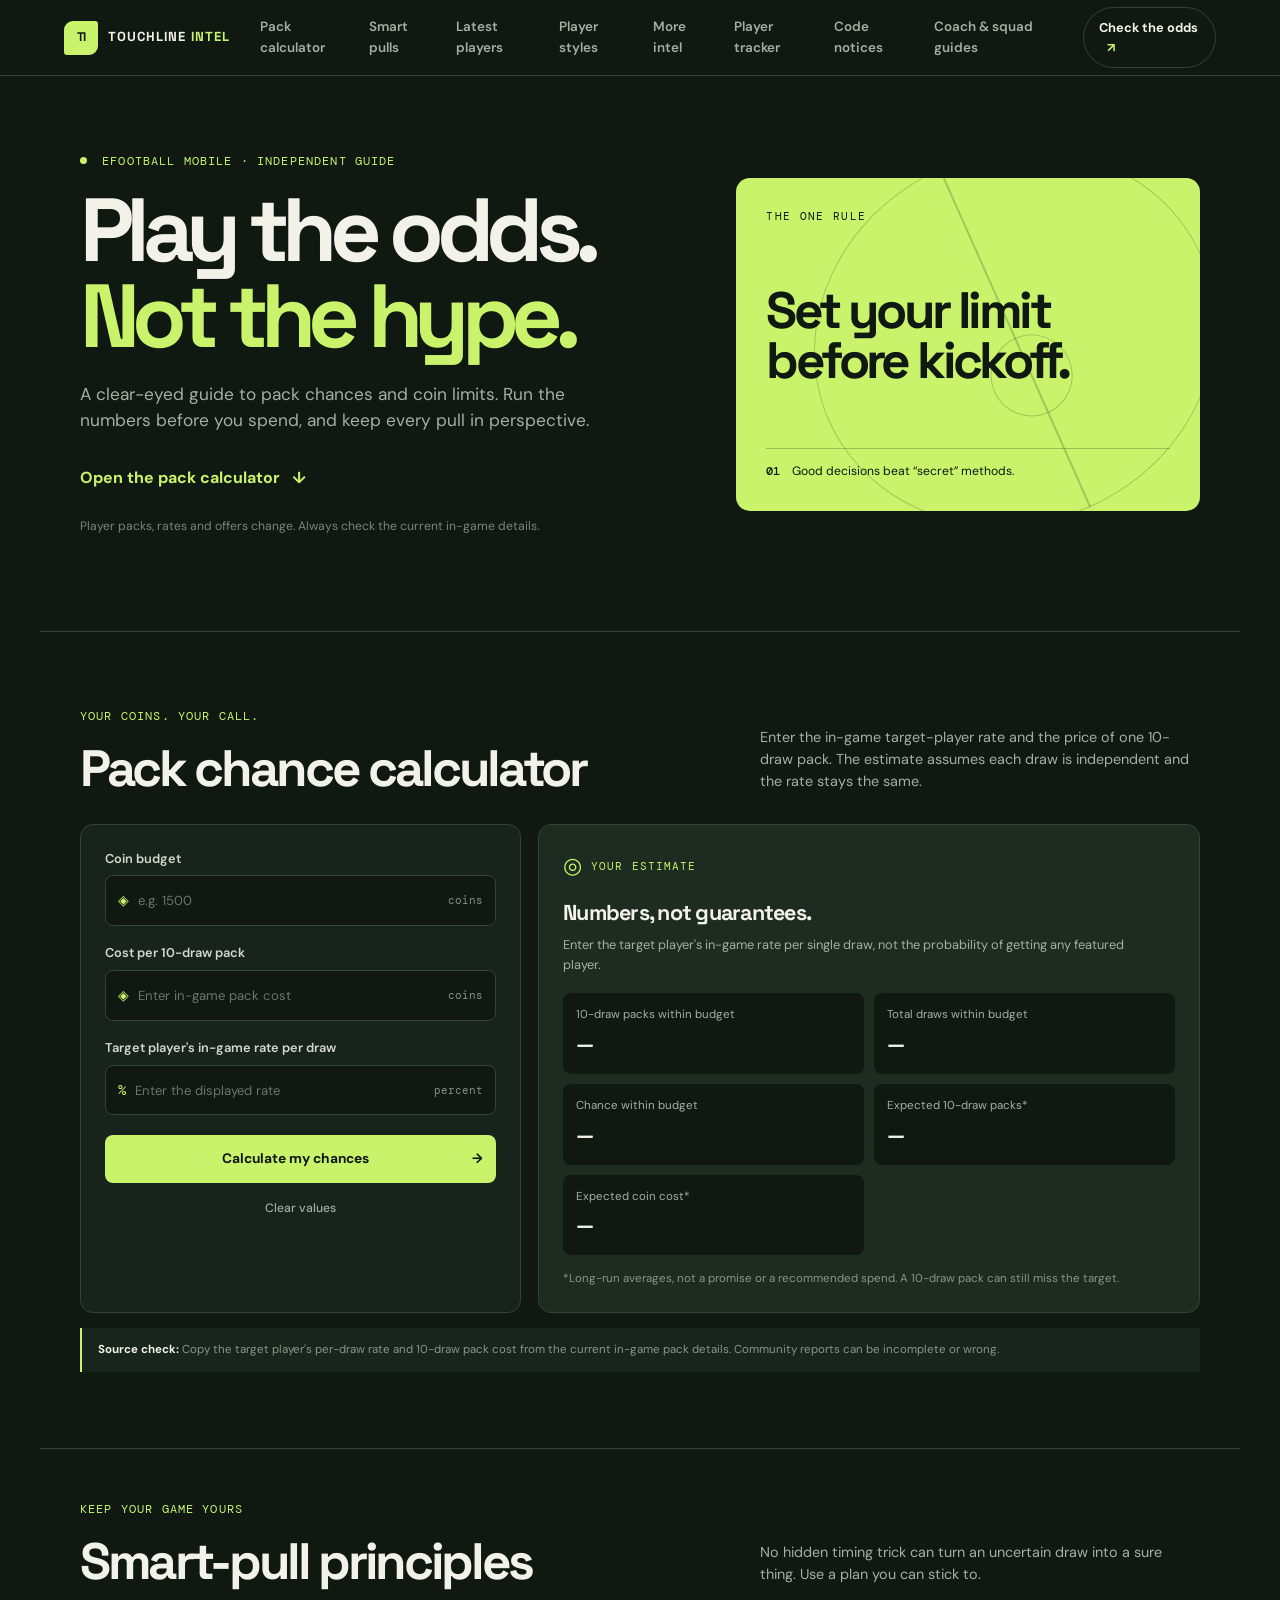
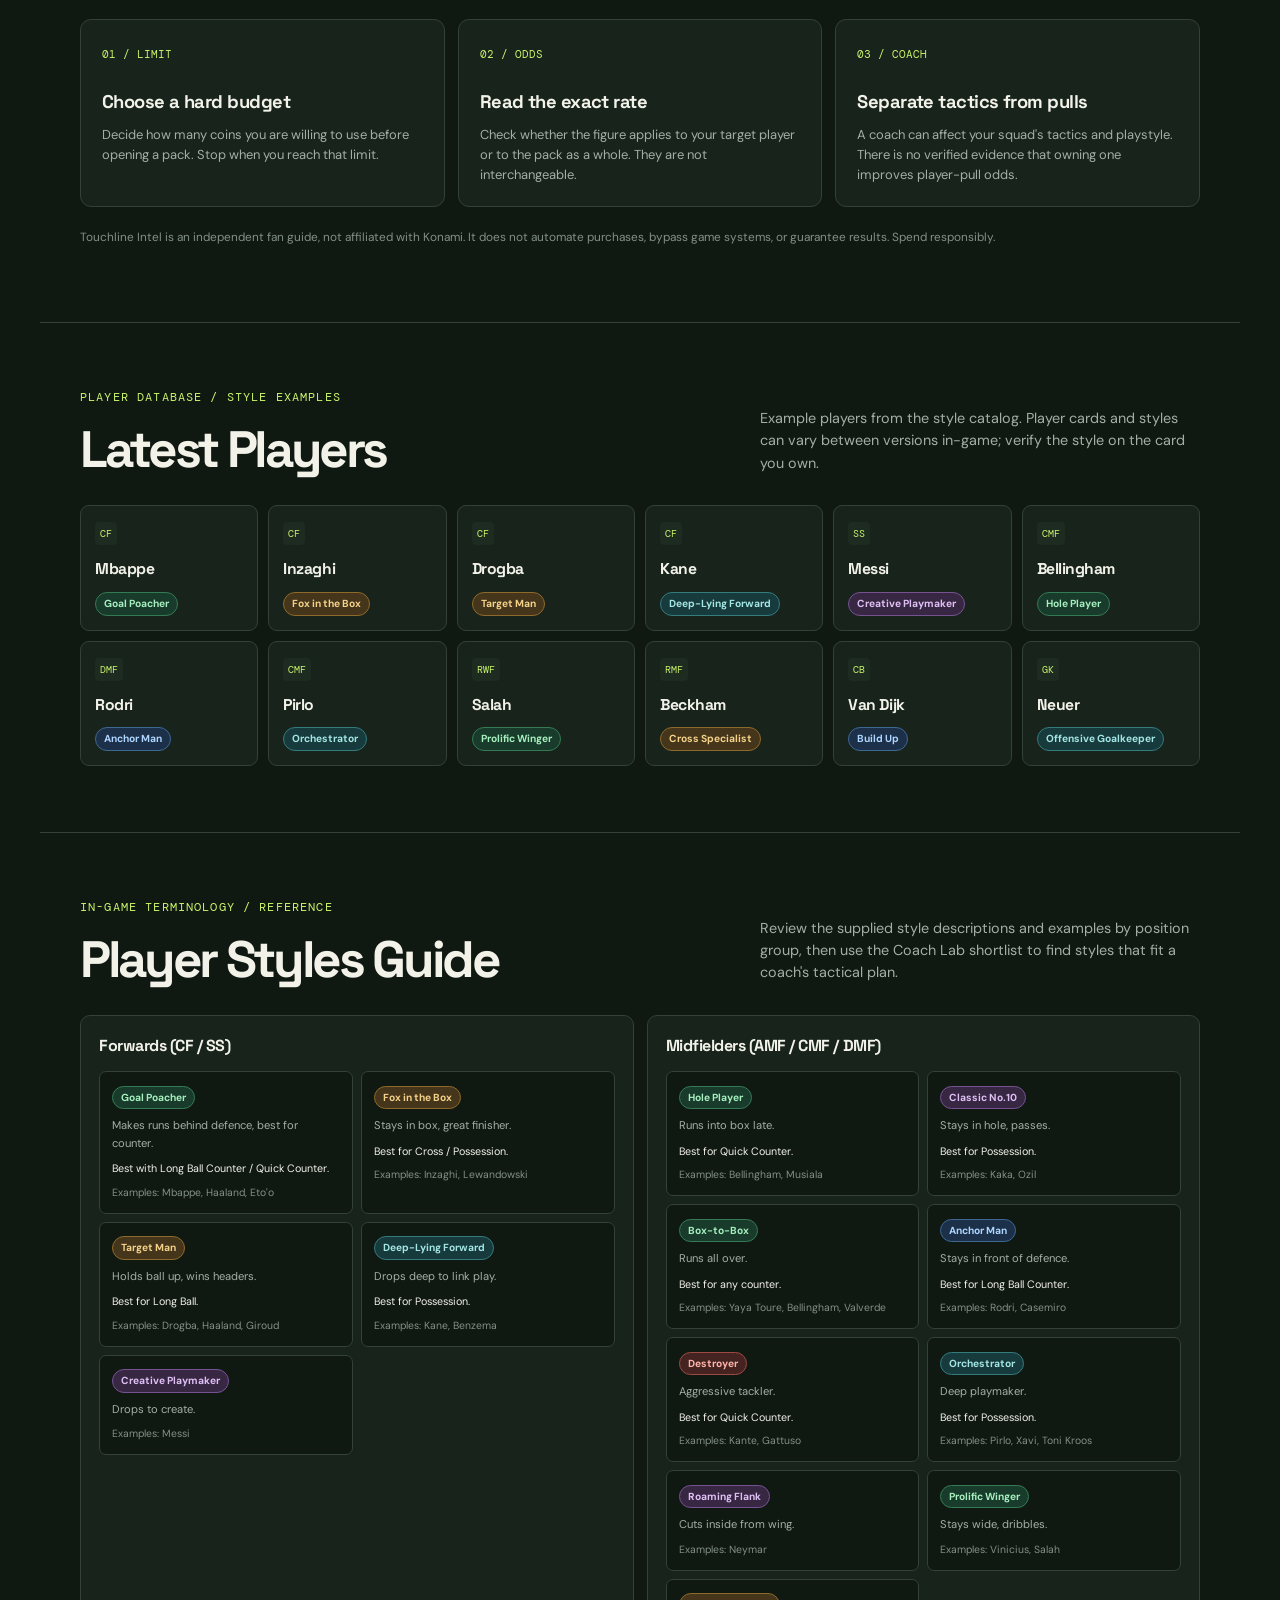
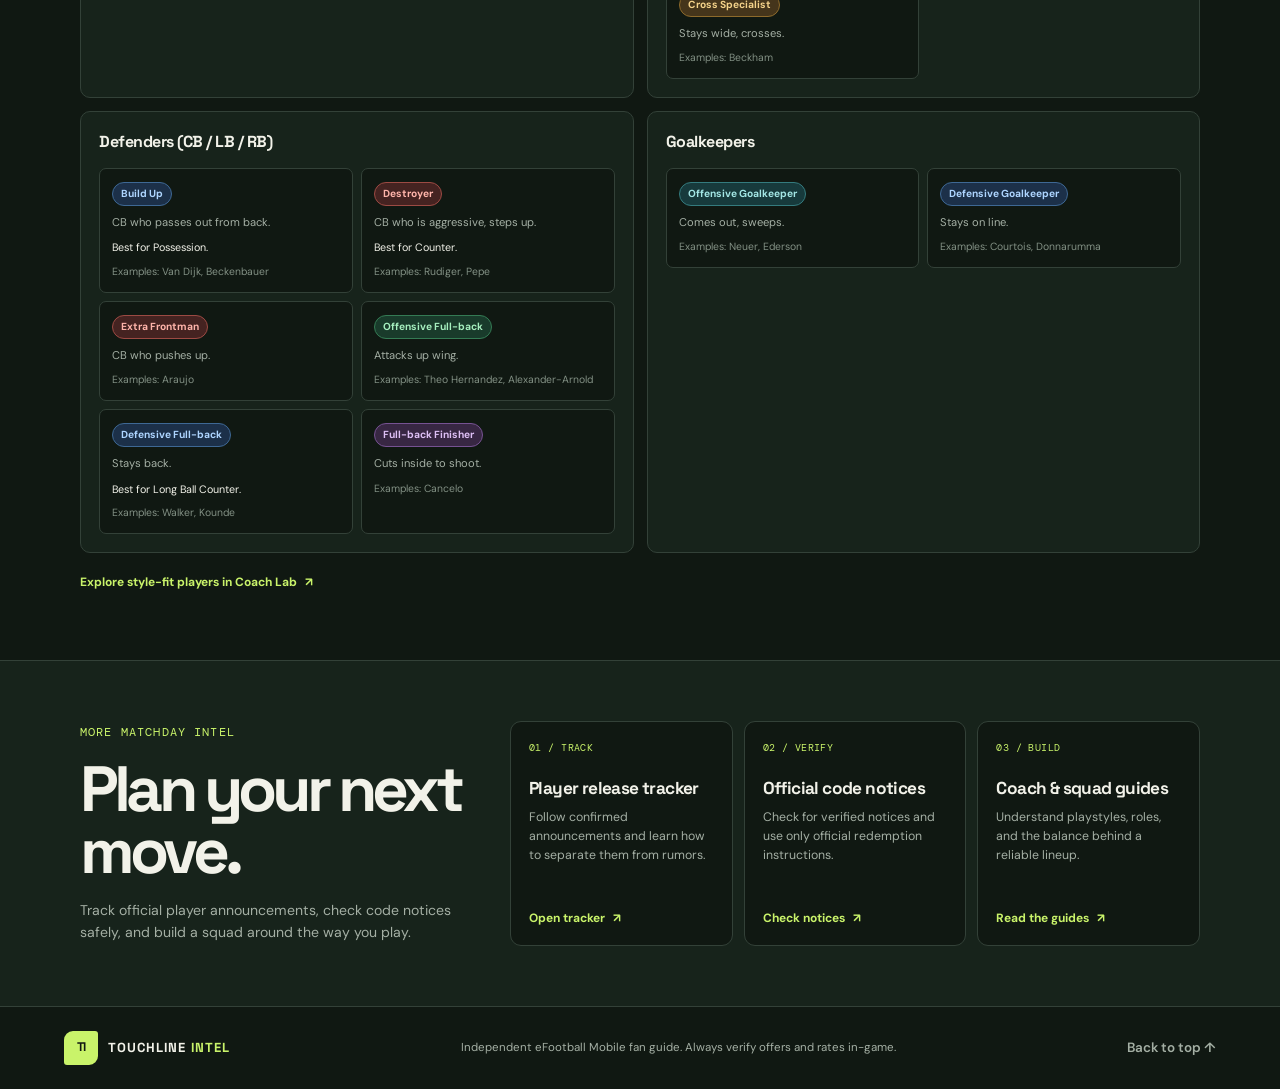
==== index.html @ 8daf59a5 "Add player styles guide and coach filters Co-authored-by: Copilot <223556219+Copilot@users.noreply.g" ====
<!doctype html>
<html lang="en">
<head>
  <meta charset="utf-8" />
  <meta name="viewport" content="width=device-width, initial-scale=1" />
  <meta name="description" content="Independent eFootball Mobile pack-odds and coin-budget guide. Make informed choices, without promises of guaranteed pulls." />
  <meta name="theme-color" content="#101812" />
  <title>Touchline Intel | eFootball Mobile guide</title>
  <link rel="stylesheet" href="styles.css" />
  <script src="app.js" defer></script>
  <script src="player-styles.js" defer></script>
</head>
<body>
  <header class="site-header">
    <a class="brand" href="#home" aria-label="Touchline Intel home">
      <span class="brand-mark" aria-hidden="true">TI</span>
      <span>TOUCHLINE <b>INTEL</b></span>
    </a>
    <nav aria-label="Main navigation">
      <a href="#calculator">Pack calculator</a>
      <a href="#principles">Smart pulls</a>
      <a href="#latest-players">Latest players</a>
      <a href="#player-styles">Player styles</a>
      <a href="#intel">More intel</a>
      <a href="player-tracker.html">Player tracker</a>
      <a href="redeem-codes.html">Code notices</a>
      <a href="coach-squad-guides.html">Coach &amp; squad guides</a>
    </nav>
    <a class="header-cta" href="#calculator">Check the odds <span aria-hidden="true">↗</span></a>
  </header>

  <main id="home">
    <section class="hero">
      <div class="hero-copy">
        <p class="eyebrow"><span class="live-dot"></span> eFootball Mobile · independent guide</p>
        <h1>Play the odds.<br /><span>Not the hype.</span></h1>
        <p class="intro">A clear-eyed guide to pack chances and coin limits. Run the numbers before you spend, and keep every pull in perspective.</p>
        <a class="hero-link" href="#calculator">Open the pack calculator <span aria-hidden="true">↓</span></a>
        <p class="verification-note">Player packs, rates and offers change. Always check the current in-game details.</p>
      </div>
      <div class="hero-card" aria-label="Key reminder">
        <div class="pitch-lines" aria-hidden="true"></div>
        <p class="hero-card-label">THE ONE RULE</p>
        <p class="hero-card-quote">Set your limit<br />before kickoff.</p>
        <div class="hero-card-foot"><span>01</span><span>Good decisions beat “secret” methods.</span></div>
      </div>
    </section>

    <section class="calculator-section" id="calculator">
      <div class="section-heading">
        <div>
          <p class="eyebrow">Your coins. Your call.</p>
          <h2>Pack chance calculator</h2>
        </div>
        <p>Enter the in-game target-player rate and the price of one 10-draw pack. The estimate assumes each draw is independent and the rate stays the same.</p>
      </div>

      <div class="calculator-layout">
        <form class="calculator-form" id="oddsForm">
          <label for="budget">Coin budget</label>
          <div class="input-wrap"><span aria-hidden="true">◈</span><input id="budget" name="budget" type="number" min="0" max="1000000" step="1" inputmode="numeric" placeholder="e.g. 1500" required /><span class="unit">coins</span></div>

          <label for="packCost">Cost per 10-draw pack</label>
          <div class="input-wrap"><span aria-hidden="true">◈</span><input id="packCost" name="packCost" type="number" min="1" max="1000000" step="1" inputmode="numeric" placeholder="Enter in-game pack cost" required /><span class="unit">coins</span></div>

          <label for="targetChance">Target player's in-game rate per draw</label>
          <div class="input-wrap"><span aria-hidden="true">%</span><input id="targetChance" name="targetChance" type="number" min="0" max="100" step="any" inputmode="decimal" placeholder="Enter the displayed rate" required /><span class="unit">percent</span></div>

          <button type="submit">Calculate my chances <span aria-hidden="true">→</span></button>
          <button class="reset-button" type="reset">Clear values</button>
        </form>

        <section class="results" id="results" aria-labelledby="resultsTitle" aria-live="polite">
          <div class="results-top"><span class="result-icon" aria-hidden="true">◎</span><span class="result-kicker">YOUR ESTIMATE</span></div>
          <h3 id="resultsTitle">Numbers, not guarantees.</h3>
          <p class="results-hint" id="resultsHint">Enter the target player's in-game rate per single draw, not the probability of getting any featured player.</p>
          <div class="result-grid">
            <div class="result-item"><span>10-draw packs within budget</span><strong id="packsResult">—</strong></div>
            <div class="result-item"><span>Total draws within budget</span><strong id="drawsResult">—</strong></div>
            <div class="result-item"><span>Chance within budget</span><strong id="chanceResult">—</strong></div>
            <div class="result-item"><span>Expected 10-draw packs*</span><strong id="expectedPacksResult">—</strong></div>
            <div class="result-item"><span>Expected coin cost*</span><strong id="expectedCostResult">—</strong></div>
          </div>
          <p class="formula-note">*Long-run averages, not a promise or a recommended spend. A 10-draw pack can still miss the target.</p>
        </section>
      </div>
      <p class="source-note"><strong>Source check:</strong> Copy the target player's per-draw rate and 10-draw pack cost from the current in-game pack details. Community reports can be incomplete or wrong.</p>
    </section>

    <section class="principles-section" id="principles">
      <div class="section-heading">
        <div>
          <p class="eyebrow">Keep your game yours</p>
          <h2>Smart-pull principles</h2>
        </div>
        <p>No hidden timing trick can turn an uncertain draw into a sure thing. Use a plan you can stick to.</p>
      </div>
      <div class="principle-grid">
        <article class="principle-card"><span>01 / LIMIT</span><h3>Choose a hard budget</h3><p>Decide how many coins you are willing to use before opening a pack. Stop when you reach that limit.</p></article>
        <article class="principle-card"><span>02 / ODDS</span><h3>Read the exact rate</h3><p>Check whether the figure applies to your target player or to the pack as a whole. They are not interchangeable.</p></article>
        <article class="principle-card"><span>03 / COACH</span><h3>Separate tactics from pulls</h3><p>A coach can affect your squad's tactics and playstyle. There is no verified evidence that owning one improves player-pull odds.</p></article>
      </div>
      <p class="disclaimer">Touchline Intel is an independent fan guide, not affiliated with Konami. It does not automate purchases, bypass game systems, or guarantee results. Spend responsibly.</p>
    </section>

    <section class="players-section" id="latest-players">
      <div class="section-heading">
        <div>
          <p class="eyebrow">Player database / style examples</p>
          <h2>Latest Players</h2>
        </div>
        <p>Example players from the style catalog. Player cards and styles can vary between versions in-game; verify the style on the card you own.</p>
      </div>
      <div class="player-card-grid" id="latestPlayerGrid" aria-live="polite">
        <p class="lab-loading">Loading player cards…</p>
      </div>
    </section>

    <section class="player-styles-section" id="player-styles">
      <div class="section-heading">
        <div>
          <p class="eyebrow">In-game terminology / reference</p>
          <h2>Player Styles Guide</h2>
        </div>
        <p>Review the supplied style descriptions and examples by position group, then use the Coach Lab shortlist to find styles that fit a coach's tactical plan.</p>
      </div>
      <div class="style-guide-grid" id="playerStyleGuide" aria-live="polite">
        <p class="lab-loading">Loading the player style guide…</p>
      </div>
      <a class="panel-link" href="coach-squad-guides.html#coach-lab">Explore style-fit players in Coach Lab <span aria-hidden="true">↗</span></a>
    </section>

    <section class="intel-section" id="intel">
      <div>
        <p class="eyebrow">More matchday intel</p>
        <h2>Plan your next<br />move.</h2>
        <p class="intel-intro">Track official player announcements, check code notices safely, and build a squad around the way you play.</p>
      </div>
      <div class="intel-grid">
        <a class="intel-card" href="player-tracker.html">
          <span class="intel-number">01 / TRACK</span>
          <h3>Player release tracker</h3>
          <p>Follow confirmed announcements and learn how to separate them from rumors.</p>
          <span class="card-link">Open tracker <span aria-hidden="true">↗</span></span>
        </a>
        <a class="intel-card" href="redeem-codes.html">
          <span class="intel-number">02 / VERIFY</span>
          <h3>Official code notices</h3>
          <p>Check for verified notices and use only official redemption instructions.</p>
          <span class="card-link">Check notices <span aria-hidden="true">↗</span></span>
        </a>
        <a class="intel-card" href="coach-squad-guides.html">
          <span class="intel-number">03 / BUILD</span>
          <h3>Coach &amp; squad guides</h3>
          <p>Understand playstyles, roles, and the balance behind a reliable lineup.</p>
          <span class="card-link">Read the guides <span aria-hidden="true">↗</span></span>
        </a>
      </div>
    </section>
  </main>

  <footer>
    <a class="brand" href="#home" aria-label="Touchline Intel home">
      <span class="brand-mark" aria-hidden="true">TI</span>
      <span>TOUCHLINE <b>INTEL</b></span>
    </a>
    <p>Independent eFootball Mobile fan guide. Always verify offers and rates in-game.</p>
    <a class="back-top" href="#home">Back to top ↑</a>
  </footer>
</body>
</html>
---- styles.css ----
@import url('https://fonts.googleapis.com/css2?family=DM+Mono:wght@400;500&family=DM+Sans:wght@400;500;600;700&family=Space+Grotesk:wght@500;600;700&display=swap');

:root {
  color-scheme: dark;
  --bg: #101812;
  --surface: #17231b;
  --surface-raised: #1d2b21;
  --text: #f2f2e9;
  --muted: #a4afa4;
  --line: #334138;
  --lime: #c9f36a;
  --orange: #fa7046;
  --mono: 'DM Mono', monospace;
}

* { box-sizing: border-box; }
html { scroll-behavior: smooth; }
body { background: var(--bg); color: var(--text); font-family: 'DM Sans', sans-serif; line-height: 1.55; margin: 0; }
a { color: inherit; text-decoration: none; }
button, input { font: inherit; }
button, a { -webkit-tap-highlight-color: transparent; }

.site-header { align-items: center; border-bottom: 1px solid var(--line); display: flex; gap: 30px; justify-content: space-between; min-height: 76px; padding: 0 max(5vw, calc((100vw - 1200px) / 2)); }
.brand { align-items: center; display: inline-flex; flex: 0 0 auto; font-family: 'Space Grotesk', sans-serif; font-size: .82rem; font-weight: 700; gap: 10px; letter-spacing: .08em; }
.brand b { color: var(--lime); }
.brand-mark { align-items: center; background: var(--lime); border-radius: 9px 3px 9px 3px; color: var(--bg); display: inline-flex; font-size: .78rem; height: 34px; justify-content: center; letter-spacing: -.05em; width: 34px; }
.site-header nav { display: flex; gap: 28px; }
.site-header nav a, .back-top { color: var(--muted); font-size: .84rem; font-weight: 600; }
.site-header nav a:hover, .site-header nav a[aria-current="page"], .back-top:hover { color: var(--lime); }
.header-cta { border: 1px solid var(--line); border-radius: 999px; font-size: .8rem; font-weight: 700; padding: 10px 15px; }
.header-cta span { color: var(--lime); margin-left: 8px; }

.hero { align-items: center; display: grid; gap: 7vw; grid-template-columns: 1.1fr .9fr; margin: 0 auto; max-width: 1200px; min-height: 555px; padding: 72px 40px 90px; }
.eyebrow { color: var(--lime); font-family: var(--mono); font-size: .72rem; letter-spacing: .1em; margin: 0 0 16px; text-transform: uppercase; }
.live-dot { background: var(--lime); border-radius: 50%; display: inline-block; height: 7px; margin-right: 7px; vertical-align: 1px; width: 7px; }
h1, h2, h3, p { margin-top: 0; }
.hero h1 { font-family: 'Space Grotesk', sans-serif; font-size: clamp(3.2rem, 7vw, 6.7rem); letter-spacing: -.085em; line-height: .96; margin-bottom: 22px; }
.hero h1 span { color: var(--lime); }
.intro { color: var(--muted); font-size: 1.08rem; max-width: 520px; }
.hero-link { color: var(--lime); display: inline-flex; font-weight: 700; gap: 12px; margin-top: 14px; }
.verification-note { color: #78857a; font-size: .76rem; margin: 27px 0 0; }
.hero-card { background: var(--lime); border-radius: 14px; color: var(--bg); min-height: 325px; overflow: hidden; padding: 30px; position: relative; }
.pitch-lines { border: 1px solid rgba(16,24,18,.2); border-radius: 50%; height: 370px; left: 16%; position: absolute; top: -25px; transform: rotate(-24deg); width: 88%; }
.pitch-lines::before, .pitch-lines::after { border: 1px solid rgba(16,24,18,.2); content: ''; left: 50%; position: absolute; top: -1px; transform: translateX(-50%); }
.pitch-lines::before { height: 100%; }
.pitch-lines::after { border-radius: 50%; height: 80px; top: 50%; width: 80px; }
.hero-card-label, .hero-card-quote, .hero-card-foot { position: relative; }
.hero-card-label { font-family: var(--mono); font-size: .7rem; letter-spacing: .12em; }
.hero-card-quote { font-family: 'Space Grotesk', sans-serif; font-size: clamp(2.4rem, 4vw, 4rem); font-weight: 700; letter-spacing: -.07em; line-height: .98; margin: 61px 0 62px; }
.hero-card-foot { align-items: center; border-top: 1px solid rgba(16,24,18,.24); display: flex; font-size: .76rem; gap: 12px; padding-top: 13px; }
.hero-card-foot span:first-child { font-family: var(--mono); font-weight: 500; }

.calculator-section, .principles-section { border-top: 1px solid var(--line); margin: 0 auto; max-width: 1200px; padding: 76px 40px; }
.section-heading { align-items: end; display: flex; gap: 30px; justify-content: space-between; margin-bottom: 28px; }
.section-heading h2, .roadmap-section h2 { font-family: 'Space Grotesk', sans-serif; font-size: clamp(2rem, 4vw, 3.2rem); letter-spacing: -.065em; line-height: 1.05; margin-bottom: 0; }
.section-heading > p { color: var(--muted); font-size: .9rem; margin-bottom: 3px; max-width: 440px; }
.calculator-layout { display: grid; gap: 17px; grid-template-columns: .8fr 1.2fr; }
.calculator-form, .results { background: var(--surface); border: 1px solid var(--line); border-radius: 13px; padding: 24px; }
.calculator-form { display: flex; flex-direction: column; }
.calculator-form label { color: #d2d9cf; font-size: .8rem; font-weight: 600; margin: 0 0 7px; }
.input-wrap { align-items: center; background: var(--bg); border: 1px solid var(--line); border-radius: 8px; display: flex; margin-bottom: 17px; padding: 0 12px; }
.input-wrap:focus-within { border-color: var(--lime); }
.input-wrap > span:first-child { color: var(--lime); font-family: var(--mono); font-size: .85rem; }
.input-wrap input { background: transparent; border: 0; color: var(--text); min-width: 0; outline: 0; padding: 12px 9px; width: 100%; }
.input-wrap input::placeholder { color: #69756b; font-size: .82rem; }
.unit { color: #829084; font-family: var(--mono); font-size: .68rem; white-space: nowrap; }
.calculator-form button { background: var(--lime); border: 0; border-radius: 8px; color: var(--bg); cursor: pointer; font-size: .86rem; font-weight: 700; margin-top: 3px; padding: 13px; }
.calculator-form button span { float: right; }
.calculator-form .reset-button { background: transparent; color: var(--muted); font-size: .76rem; font-weight: 500; margin-top: 8px; padding: 8px; }
.calculator-form button:hover { filter: brightness(.94); }
.results { background: var(--surface-raised); }
.results-top { align-items: center; color: var(--lime); display: flex; gap: 9px; }
.result-icon { font-size: 1.4rem; }
.result-kicker { font-family: var(--mono); font-size: .68rem; letter-spacing: .1em; }
.results h3 { font-family: 'Space Grotesk', sans-serif; font-size: 1.35rem; letter-spacing: -.035em; margin: 13px 0 5px; }
.results-hint { color: var(--muted); font-size: .8rem; margin-bottom: 19px; max-width: 600px; }
.result-grid { display: grid; gap: 10px; grid-template-columns: repeat(2, 1fr); }
.result-item { background: var(--bg); border-radius: 8px; display: grid; gap: 5px; min-height: 75px; padding: 13px; }
.result-item span { color: var(--muted); font-size: .72rem; }
.result-item strong { font-family: 'Space Grotesk', sans-serif; font-size: 1.28rem; }
.formula-note, .source-note { color: #899589; font-size: .72rem; margin: 15px 0 0; }
.source-note { background: #18251c; border-left: 2px solid var(--lime); margin-top: 15px; padding: 13px 16px; }
.source-note strong { color: var(--text); }

.principles-section { padding-top: 52px; }
.principle-grid { display: grid; gap: 13px; grid-template-columns: repeat(3, 1fr); margin-top: 30px; }
.principle-card { background: var(--surface); border: 1px solid var(--line); border-radius: 11px; padding: 21px; }
.principle-card > span { color: var(--lime); font-family: var(--mono); font-size: .68rem; }
.principle-card h3 { font-family: 'Space Grotesk', sans-serif; font-size: 1.15rem; letter-spacing: -.03em; margin: 23px 0 8px; }
.principle-card p { color: var(--muted); font-size: .81rem; margin-bottom: 0; }
.disclaimer { color: #829084; font-size: .74rem; margin: 21px 0 0; }

.intel-section { align-items: center; background: var(--surface); border-block: 1px solid var(--line); display: grid; gap: 42px; grid-template-columns: .72fr 1.28fr; padding: 60px max(5vw, calc((100vw - 1120px) / 2)); }
.intel-section h2, .subpage-hero h1 { font-family: 'Space Grotesk', sans-serif; font-size: clamp(2.4rem, 5vw, 4rem); letter-spacing: -.075em; line-height: .98; margin: 0; }
.intel-intro { color: var(--muted); font-size: .88rem; margin: 17px 0 0; max-width: 380px; }
.intel-grid { display: grid; gap: 11px; grid-template-columns: repeat(3, 1fr); }
.intel-card, .info-card { background: var(--bg); border: 1px solid var(--line); border-radius: 11px; padding: 18px; }
.intel-card { display: flex; flex-direction: column; min-height: 225px; transition: border-color .18s ease, transform .18s ease; }
.intel-card:hover { border-color: var(--lime); transform: translateY(-3px); }
.intel-number { color: var(--lime); font-family: var(--mono); font-size: .65rem; letter-spacing: .04em; }
.intel-card h3, .info-card h3 { font-family: 'Space Grotesk', sans-serif; font-size: 1.08rem; letter-spacing: -.035em; line-height: 1.15; margin: 23px 0 9px; }
.intel-card p, .info-card p { color: var(--muted); font-size: .77rem; margin: 0 0 18px; }
.card-link, .panel-link { color: var(--lime); font-size: .75rem; font-weight: 700; margin-top: auto; }
.card-link span, .panel-link span { margin-left: 5px; }

.subpage-hero { border-bottom: 1px solid var(--line); margin: 0 auto; max-width: 1200px; padding: 76px 40px 65px; }
.subpage-hero h1 { font-size: clamp(3.2rem, 7vw, 6rem); margin-bottom: 22px; }
.subpage-hero h1 span { color: var(--lime); }
.subpage-hero .intro { max-width: 650px; }
.subpage-hero .verification-note { margin-top: 21px; }
.content-section { margin: 0 auto; max-width: 1200px; padding: 54px 40px 76px; }
.notice-banner { background: var(--surface); border: 1px solid var(--line); border-left: 3px solid var(--lime); border-radius: 10px; margin-bottom: 60px; padding: 24px; }
.notice-label { color: var(--lime); font-family: var(--mono); font-size: .67rem; letter-spacing: .1em; }
.notice-banner h2, .source-panel h2 { font-family: 'Space Grotesk', sans-serif; font-size: clamp(1.5rem, 3vw, 2.2rem); letter-spacing: -.05em; margin: 10px 0 8px; }
.notice-banner p, .panel-copy { color: var(--muted); font-size: .87rem; margin: 0; max-width: 750px; }
.content-heading { margin-bottom: 24px; }
.content-heading h2 { font-family: 'Space Grotesk', sans-serif; font-size: clamp(2rem, 4vw, 3rem); letter-spacing: -.065em; line-height: 1.05; margin: 0; }
.info-grid { display: grid; gap: 13px; grid-template-columns: repeat(3, 1fr); }
.info-card { background: var(--surface); padding: 22px; }
.info-card h3 { margin-top: 26px; }
.source-panel { background: var(--surface); border: 1px solid var(--line); border-radius: 11px; margin: 56px 0 28px; padding: 25px; }
.source-list { list-style: none; margin: 20px 0 0; padding: 0; }
.source-list li { align-items: center; border-top: 1px solid var(--line); display: flex; gap: 15px; justify-content: space-between; padding: 13px 0; }
.source-list a { color: var(--text); font-size: .86rem; font-weight: 600; }
.source-list a:hover, .text-link:hover, .panel-link:hover { color: var(--lime); }
.source-list a span { color: var(--lime); margin-left: 5px; }
.source-hint { color: var(--muted); font-size: .72rem; }
.text-link { color: var(--muted); display: inline-block; font-size: .82rem; font-weight: 600; }
.guide-steps { border-top: 1px solid var(--line); }
.guide-step { align-items: start; border-bottom: 1px solid var(--line); display: grid; gap: 20px; grid-template-columns: 48px 1fr; padding: 22px 4px; }
.step-number { color: var(--lime); font-family: var(--mono); font-size: .78rem; padding-top: 3px; }
.guide-step h3 { font-family: 'Space Grotesk', sans-serif; font-size: 1.15rem; letter-spacing: -.03em; margin: 0 0 6px; }
.guide-step p { color: var(--muted); font-size: .84rem; margin: 0; max-width: 760px; }
.guide-heading { margin-top: 62px; }
.panel-link { display: inline-block; margin-top: 18px; }

.coach-lab { margin-bottom: 65px; }
.coach-lab-heading { align-items: end; display: flex; gap: 25px; justify-content: space-between; margin-bottom: 24px; }
.coach-lab-heading h2 { font-family: 'Space Grotesk', sans-serif; font-size: clamp(2.5rem, 5vw, 4rem); letter-spacing: -.075em; line-height: .98; margin: 0; }
.coach-lab-heading > p { color: var(--muted); font-size: .86rem; margin: 0 0 3px; max-width: 450px; }
.coach-lab-layout { align-items: start; display: grid; gap: 15px; grid-template-columns: 230px minmax(0, 1fr); }
.coach-sidebar, .coach-profile { background: var(--surface); border: 1px solid var(--line); border-radius: 12px; }
.coach-sidebar { padding: 16px; }
.sidebar-label { color: var(--muted); font-family: var(--mono); font-size: .63rem; letter-spacing: .1em; margin: 0 0 12px; }
.coach-list { display: grid; gap: 7px; }
.coach-option { background: transparent; border: 1px solid transparent; border-radius: 7px; color: var(--muted); cursor: pointer; font-size: .86rem; font-weight: 600; padding: 12px; text-align: left; }
.coach-option:hover { border-color: var(--line); color: var(--text); }
.coach-option[aria-pressed="true"] { background: var(--lime); border-color: var(--lime); color: var(--bg); }
.coach-profile { min-width: 0; padding: 25px; }
.profile-topline { align-items: start; display: flex; gap: 20px; justify-content: space-between; }
.profile-topline .eyebrow { font-size: .64rem; margin-bottom: 8px; }
.profile-topline h3 { font-family: 'Space Grotesk', sans-serif; font-size: clamp(1.7rem, 3.4vw, 2.5rem); letter-spacing: -.06em; line-height: 1; margin: 0 0 7px; }
.profile-subtitle { color: var(--muted); font-size: .81rem; margin: 0; }
.proficiency-score { display: grid; flex: 0 0 auto; gap: 3px; text-align: right; }
.proficiency-score strong { color: var(--lime); font-family: 'Space Grotesk', sans-serif; font-size: 1.7rem; letter-spacing: -.05em; line-height: 1; }
.proficiency-score strong span { color: var(--muted); font-size: .9rem; }
.proficiency-score > span { color: var(--muted); font-size: .65rem; }
.proficiency-track { background: var(--bg); border-radius: 999px; height: 7px; margin-top: 17px; overflow: hidden; }
.proficiency-track span { background: var(--lime); border-radius: inherit; display: block; height: 100%; }
.proficiency-note { color: var(--muted); font-size: .7rem; margin: 7px 0 19px; }
.profile-facts { display: grid; gap: 9px; grid-template-columns: 1fr 1fr; }
.profile-fact { background: var(--bg); border: 1px solid var(--line); border-radius: 8px; padding: 14px; }
.profile-fact:first-child, .profile-fact:last-child { grid-column: 1 / -1; }
.profile-fact > span, .type-card h4 { color: var(--lime); font-family: var(--mono); font-size: .64rem; letter-spacing: .07em; }
.profile-fact p { color: var(--muted); font-size: .78rem; margin: 7px 0 0; }
.profile-fact .formation-value { color: var(--text); font-family: 'Space Grotesk', sans-serif; font-size: 1.35rem; font-weight: 700; }
.profile-types { display: grid; gap: 9px; grid-template-columns: 1fr 1fr; margin-top: 9px; }
.type-card { background: var(--bg); border: 1px solid var(--line); border-radius: 8px; padding: 14px; }
.type-card.avoid h4 { color: var(--orange); }
.type-card h4 { margin: 0 0 10px; }
.type-card ul { color: var(--muted); display: grid; font-size: .75rem; gap: 7px; margin: 0; padding-left: 17px; }
.type-card li::marker { color: var(--lime); }
.type-card.avoid li::marker { color: var(--orange); }
.lineup-heading { align-items: end; display: flex; justify-content: space-between; margin: 25px 0 10px; }
.lineup-heading .eyebrow { font-size: .63rem; margin-bottom: 5px; }
.lineup-heading h4 { font-family: 'Space Grotesk', sans-serif; font-size: 1.25rem; letter-spacing: -.04em; margin: 0; }
.lineup-heading > span { color: var(--muted); font-family: var(--mono); font-size: .62rem; }
.lineup-list { border-top: 1px solid var(--line); list-style: none; margin: 0; padding: 0; }
.lineup-player { align-items: start; border-bottom: 1px solid var(--line); display: grid; gap: 12px; grid-template-columns: 48px minmax(0, 1fr); padding: 11px 2px; }
.lineup-position { background: var(--surface-raised); border-radius: 4px; color: var(--lime); font-family: var(--mono); font-size: .62rem; padding: 4px 5px; text-align: center; }
.lineup-player strong { font-size: .8rem; }
.lineup-player p { color: var(--muted); font-size: .72rem; margin: 3px 0 0; }
.lab-loading, .lab-error { color: var(--muted); font-size: .82rem; }
.lab-error { color: var(--orange); }
.lab-disclaimer { color: #829084; font-size: .7rem; margin: 13px 0 0; }
.players-section, .player-styles-section { border-top: 1px solid var(--line); margin: 0 auto; max-width: 1200px; padding: 66px 40px; }
.player-card-grid { display: grid; gap: 10px; grid-template-columns: repeat(4, minmax(0, 1fr)); }
.players-section .player-card-grid { grid-template-columns: repeat(6, minmax(0, 1fr)); }
.player-card { background: var(--surface); border: 1px solid var(--line); border-radius: 9px; min-width: 0; padding: 14px; }
.player-card .lineup-position { display: inline-block; }
.player-card h3, .player-card h5 { font-family: 'Space Grotesk', sans-serif; font-size: .98rem; letter-spacing: -.03em; margin: 12px 0 9px; overflow-wrap: anywhere; }
.player-card h5 { font-size: .84rem; margin-top: 10px; }
.player-style-badge { border: 1px solid transparent; border-radius: 999px; display: inline-block; font-size: .64rem; font-weight: 700; line-height: 1.35; max-width: 100%; padding: 4px 8px; vertical-align: middle; white-space: normal; }
.tone-green { background: #193b2b; border-color: #347b54; color: #a6f0bf; }
.tone-red { background: #452321; border-color: #9c4a43; color: #ffb5ab; }
.tone-blue { background: #1c3049; border-color: #3e6894; color: #aed5ff; }
.tone-amber { background: #45351b; border-color: #8d6a2b; color: #f4d28a; }
.tone-cyan { background: #173a3c; border-color: #347b7e; color: #a3e6e5; }
.tone-violet { background: #382743; border-color: #765292; color: #dec0f5; }
.player-styles-section .panel-link { margin-top: 20px; }
.style-guide-grid { display: grid; gap: 13px; grid-template-columns: repeat(2, minmax(0, 1fr)); }
.style-group { background: var(--surface); border: 1px solid var(--line); border-radius: 10px; min-width: 0; padding: 18px; }
.style-group > h3 { font-family: 'Space Grotesk', sans-serif; font-size: 1rem; letter-spacing: -.03em; margin: 0 0 13px; }
.style-card-list { display: grid; gap: 8px; grid-template-columns: repeat(2, minmax(0, 1fr)); }
.style-card { background: var(--bg); border: 1px solid var(--line); border-radius: 7px; min-width: 0; padding: 12px; }
.style-card > p { color: var(--muted); font-size: .7rem; margin: 8px 0 0; }
.style-card .style-best-for { color: var(--text); font-size: .67rem; }
.style-card .style-examples { color: #829084; font-size: .65rem; }
.shortlist-heading { align-items: end; display: flex; gap: 15px; justify-content: space-between; margin: 25px 0 11px; }
.shortlist-heading .eyebrow { font-size: .63rem; margin-bottom: 5px; }
.shortlist-heading h4 { font-family: 'Space Grotesk', sans-serif; font-size: 1.25rem; letter-spacing: -.04em; margin: 0; }
.shortlist-heading > span { color: var(--muted); font-size: .68rem; text-align: right; }
.coach-shortlist { grid-template-columns: repeat(4, minmax(0, 1fr)); }
.coach-shortlist .player-card { padding: 11px; }
.lineup-details { min-width: 0; }
.lineup-player-heading { align-items: center; display: flex; flex-wrap: wrap; gap: 7px; }

footer { align-items: center; display: flex; gap: 25px; justify-content: space-between; padding: 24px max(5vw, calc((100vw - 1200px) / 2)); }
footer > p { color: var(--muted); font-size: .72rem; margin: 0; }

@media (max-width: 980px) {
  .site-header { flex-wrap: wrap; gap: 14px; padding: 15px 20px; }
  .site-header nav { flex-basis: 100%; gap: 20px; order: 3; overflow-x: auto; padding-bottom: 2px; }
  .site-header nav a { font-size: .76rem; white-space: nowrap; }
  .header-cta { font-size: .72rem; margin-left: auto; padding: 8px 11px; }
  .players-section, .player-styles-section { padding: 55px 20px; }
  .players-section .player-card-grid { grid-template-columns: repeat(4, minmax(0, 1fr)); }
  .coach-shortlist { grid-template-columns: repeat(3, minmax(0, 1fr)); }
}

@media (max-width: 760px) {
  .site-header { flex-wrap: wrap; gap: 14px; padding: 15px 20px; }
  .site-header nav { flex-basis: 100%; gap: 20px; order: 3; overflow-x: auto; padding-bottom: 2px; }
  .site-header nav a { font-size: .76rem; white-space: nowrap; }
  .header-cta { font-size: .72rem; margin-left: auto; padding: 8px 11px; }
  .hero { gap: 32px; grid-template-columns: 1fr; min-height: 0; padding: 58px 22px 65px; }
  .hero h1 { font-size: clamp(3.5rem, 14vw, 5.2rem); }
  .hero-card { min-height: 270px; }
  .hero-card-quote { margin: 45px 0; }
  .calculator-section, .principles-section { padding: 55px 20px; }
  .section-heading { align-items: start; flex-direction: column; gap: 12px; }
  .section-heading > p { margin: 0; }
  .calculator-layout { grid-template-columns: 1fr; }
  .principle-grid { grid-template-columns: 1fr; }
  .intel-section { gap: 28px; grid-template-columns: 1fr; padding: 48px 22px; }
  .intel-grid { grid-template-columns: 1fr; }
  .intel-card { min-height: 0; }
  .intel-card h3 { margin-top: 17px; }
  .subpage-hero { padding: 58px 22px 48px; }
  .content-section { padding: 44px 22px 58px; }
  .notice-banner { margin-bottom: 45px; padding: 20px; }
  .info-grid { grid-template-columns: 1fr; }
  .info-card h3 { margin-top: 17px; }
  .source-panel { margin-top: 44px; padding: 20px; }
  .source-list li { align-items: flex-start; flex-direction: column; gap: 4px; }
  .coach-lab-heading { align-items: start; flex-direction: column; gap: 12px; }
  .coach-lab-layout { grid-template-columns: 1fr; }
  .coach-list { grid-template-columns: repeat(3, 1fr); }
  .coach-option { font-size: .75rem; padding: 10px 7px; text-align: center; }
  .coach-profile { padding: 18px; }
  .profile-types { grid-template-columns: 1fr; }
  .profile-topline { align-items: start; }
  .players-section, .player-styles-section { padding: 48px 22px; }
  .players-section .player-card-grid, .coach-shortlist { grid-template-columns: repeat(2, minmax(0, 1fr)); }
  .style-guide-grid { grid-template-columns: 1fr; }
  .style-group { padding: 14px; }
}

@media (max-width: 400px) {
  .coach-list { grid-template-columns: 1fr; }
  .coach-option { text-align: left; }
  .profile-facts { grid-template-columns: 1fr; }
  .profile-fact, .profile-fact:first-child, .profile-fact:last-child { grid-column: auto; }
  .players-section .player-card-grid, .coach-shortlist, .style-card-list { grid-template-columns: 1fr; }
  .shortlist-heading { align-items: start; flex-direction: column; }
  .shortlist-heading > span { text-align: left; }
  footer { align-items: start; flex-direction: column; gap: 13px; padding: 22px; }
}

@media (max-width: 380px) {
  .brand { font-size: .72rem; }
  .result-grid { gap: 7px; }
  .result-item { padding: 10px; }
  .result-item strong { font-size: 1.1rem; }
}

@media (prefers-reduced-motion: reduce) {
  html { scroll-behavior: auto; }
}
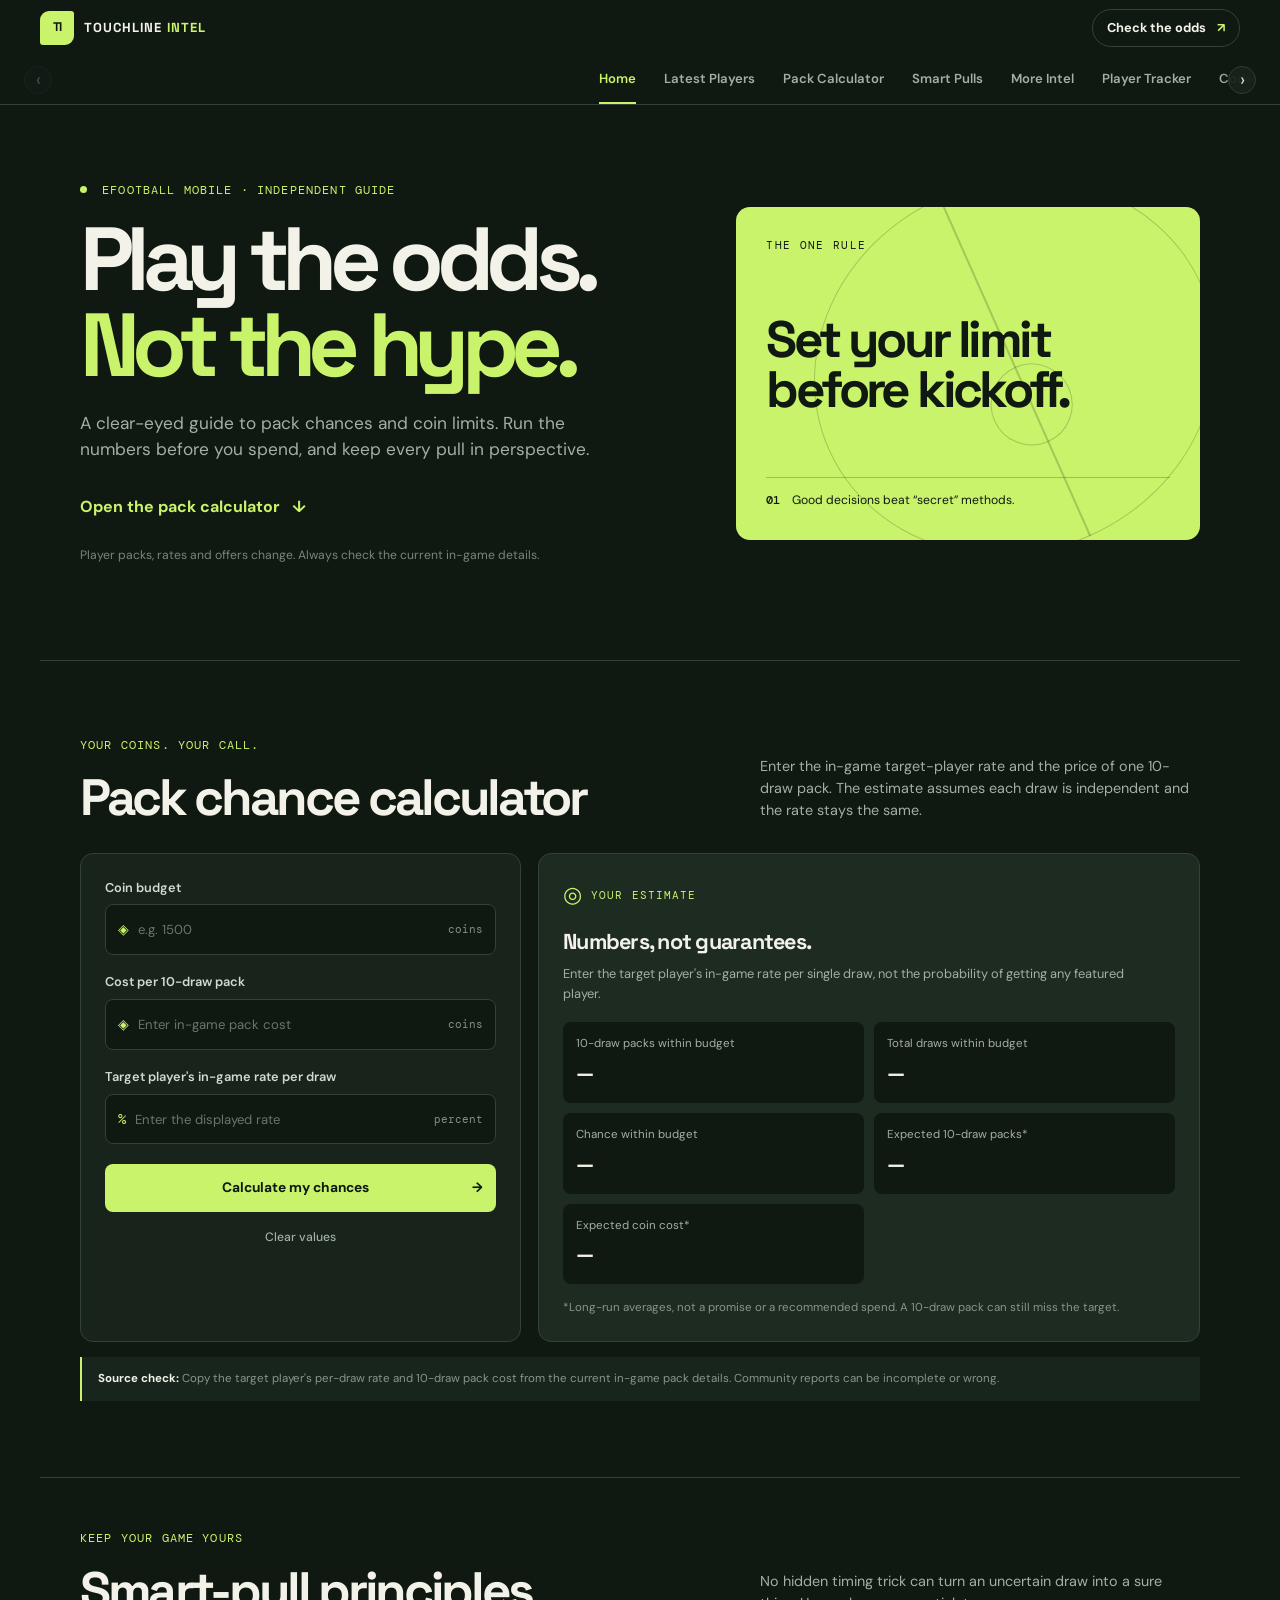
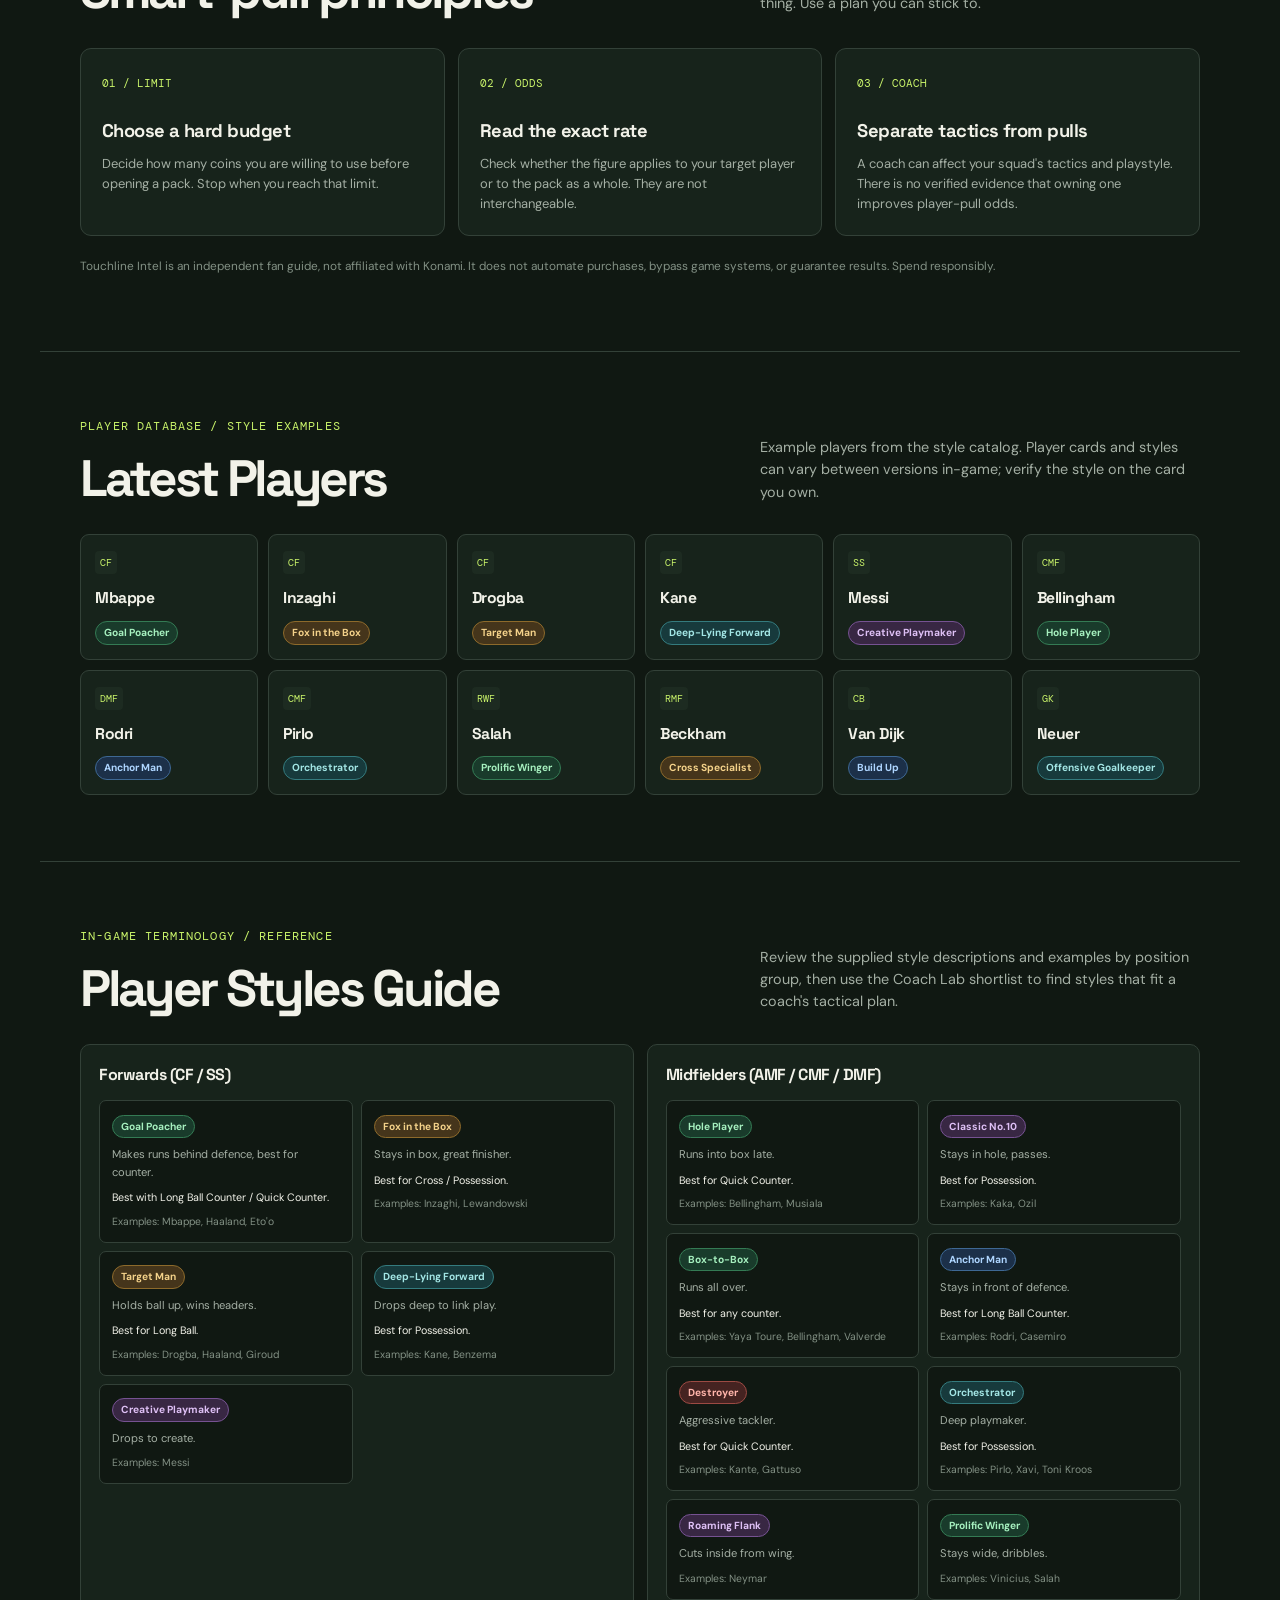
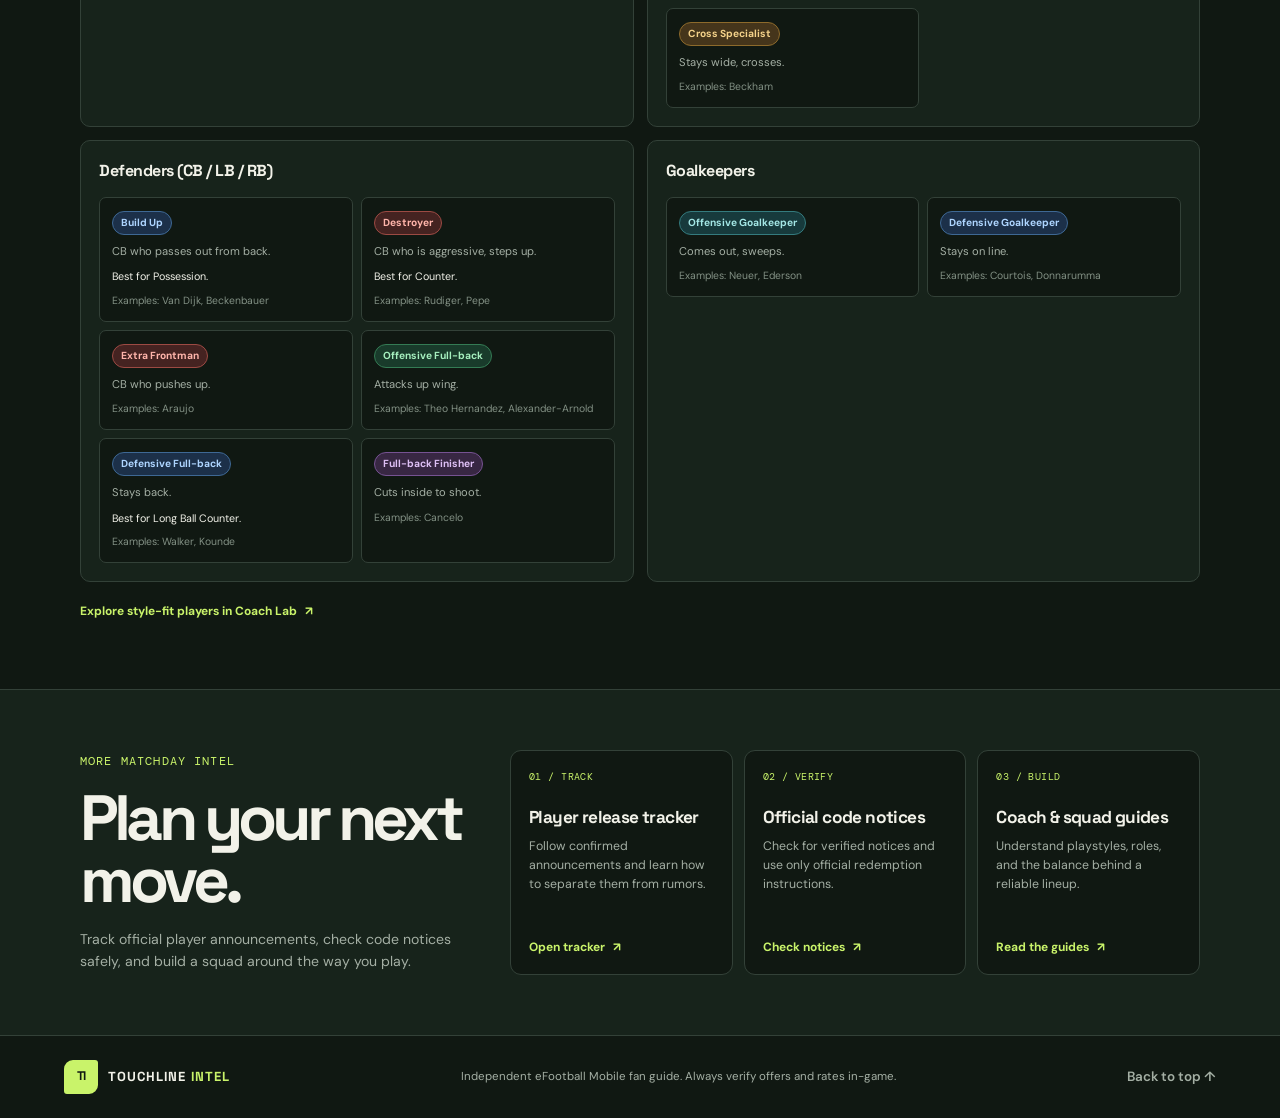
==== commit bef50e6a: "Complete scrollable navigation and player instructions Co-authored-by: Copilot <223556219+Copilot@us" ====
--- a/index.html
+++ b/index.html
@@ -9,24 +9,34 @@
   <link rel="stylesheet" href="styles.css" />
   <script src="app.js" defer></script>
   <script src="player-styles.js" defer></script>
+  <script src="site-nav.js" defer></script>
 </head>
 <body>
   <header class="site-header">
-    <a class="brand" href="#home" aria-label="Touchline Intel home">
-      <span class="brand-mark" aria-hidden="true">TI</span>
-      <span>TOUCHLINE <b>INTEL</b></span>
-    </a>
-    <nav aria-label="Main navigation">
-      <a href="#calculator">Pack calculator</a>
-      <a href="#principles">Smart pulls</a>
-      <a href="#latest-players">Latest players</a>
-      <a href="#player-styles">Player styles</a>
-      <a href="#intel">More intel</a>
-      <a href="player-tracker.html">Player tracker</a>
-      <a href="redeem-codes.html">Code notices</a>
-      <a href="coach-squad-guides.html">Coach &amp; squad guides</a>
-    </nav>
-    <a class="header-cta" href="#calculator">Check the odds <span aria-hidden="true">↗</span></a>
+    <div class="header-top-row">
+      <a class="brand" href="index.html#home" aria-label="Touchline Intel home">
+        <span class="brand-mark" aria-hidden="true">TI</span>
+        <span>TOUCHLINE <b>INTEL</b></span>
+      </a>
+      <a class="header-cta" href="index.html#calculator">Check the odds <span aria-hidden="true">↗</span></a>
+    </div>
+    <div class="nav-frame">
+      <button class="nav-arrow nav-arrow-left" type="button" aria-label="Scroll navigation left" data-scroll-direction="-1">‹</button>
+      <nav class="site-nav" aria-label="Main navigation" tabindex="0">
+        <a href="index.html#home" data-nav-id="home">Home</a>
+        <a href="index.html#latest-players" data-nav-id="latest-players">Latest Players</a>
+        <a href="index.html#calculator" data-nav-id="calculator">Pack Calculator</a>
+        <a href="index.html#principles" data-nav-id="principles">Smart Pulls</a>
+        <a href="index.html#intel" data-nav-id="intel">More Intel</a>
+        <a href="player-tracker.html" data-nav-id="player-tracker">Player Tracker</a>
+        <a href="redeem-codes.html" data-nav-id="redeem-codes">Code Notices</a>
+        <a href="coach-squad-guides.html#coach-lab" data-nav-id="coach-lab">Coach Lab</a>
+        <a href="player-instructions.html" data-nav-id="player-instructions">Player Instructions</a>
+        <a href="index.html#player-styles" data-nav-id="player-styles">Player Styles</a>
+        <a href="buying-guide.html" data-nav-id="buying-guide">Buying Guide</a>
+      </nav>
+      <button class="nav-arrow nav-arrow-right" type="button" aria-label="Scroll navigation right" data-scroll-direction="1">›</button>
+    </div>
   </header>
 
   <main id="home">
--- a/styles.css
+++ b/styles.css
@@ -20,15 +20,30 @@
 button, input { font: inherit; }
 button, a { -webkit-tap-highlight-color: transparent; }
 
-.site-header { align-items: center; border-bottom: 1px solid var(--line); display: flex; gap: 30px; justify-content: space-between; min-height: 76px; padding: 0 max(5vw, calc((100vw - 1200px) / 2)); }
+.site-header { background: var(--bg); border-bottom: 1px solid var(--line); position: sticky; top: 0; z-index: 20; }
+.header-top-row { align-items: center; display: flex; height: 56px; justify-content: space-between; padding: 0 max(24px, calc((100vw - 1200px) / 2)); }
 .brand { align-items: center; display: inline-flex; flex: 0 0 auto; font-family: 'Space Grotesk', sans-serif; font-size: .82rem; font-weight: 700; gap: 10px; letter-spacing: .08em; }
 .brand b { color: var(--lime); }
 .brand-mark { align-items: center; background: var(--lime); border-radius: 9px 3px 9px 3px; color: var(--bg); display: inline-flex; font-size: .78rem; height: 34px; justify-content: center; letter-spacing: -.05em; width: 34px; }
-.site-header nav { display: flex; gap: 28px; }
-.site-header nav a, .back-top { color: var(--muted); font-size: .84rem; font-weight: 600; }
-.site-header nav a:hover, .site-header nav a[aria-current="page"], .back-top:hover { color: var(--lime); }
-.header-cta { border: 1px solid var(--line); border-radius: 999px; font-size: .8rem; font-weight: 700; padding: 10px 15px; }
+.header-cta { background: var(--bg); border: 1px solid var(--line); border-radius: 999px; flex: 0 0 auto; font-size: .8rem; font-weight: 700; padding: 8px 14px; }
 .header-cta span { color: var(--lime); margin-left: 8px; }
+.nav-frame { height: 48px; overflow: hidden; padding: 0 24px; position: relative; }
+.site-nav { align-items: stretch; display: flex; flex-wrap: nowrap; gap: 28px; height: 48px; overflow-x: auto; overflow-y: hidden; overscroll-behavior-x: contain; padding: 0 28px; scrollbar-width: none; -ms-overflow-style: none; scroll-behavior: smooth; scroll-padding-inline: 24px; scroll-snap-type: x mandatory; white-space: nowrap; }
+.site-nav::-webkit-scrollbar { display: none; }
+.site-nav a { align-items: center; border-bottom: 2px solid transparent; color: var(--muted); display: inline-flex; flex: 0 0 auto; font-size: .82rem; font-weight: 600; height: 48px; scroll-snap-align: center; }
+.site-nav a:hover { color: var(--text); }
+.site-nav a[aria-current="page"] { border-bottom-color: var(--lime); color: var(--lime); }
+.nav-frame::before, .nav-frame::after { content: ''; height: 100%; opacity: 0; pointer-events: none; position: absolute; top: 0; transition: opacity .16s ease; width: 36px; z-index: 1; }
+.nav-frame::before { background: linear-gradient(90deg, var(--bg), transparent); left: 24px; }
+.nav-frame::after { background: linear-gradient(270deg, var(--bg), transparent); right: 24px; }
+.nav-frame.has-overflow-left::before, .nav-frame.has-overflow-right::after { opacity: 1; }
+.nav-arrow { background: var(--surface); border: 1px solid var(--line); border-radius: 50%; color: var(--text); cursor: pointer; font-size: 1.15rem; height: 28px; line-height: 1; opacity: .9; padding: 0; position: absolute; top: 10px; transition: opacity .16s ease, color .16s ease; width: 28px; z-index: 2; }
+.nav-arrow:hover:not(:disabled) { color: var(--lime); }
+.nav-arrow:disabled { cursor: default; opacity: .25; }
+.nav-arrow-left { left: 24px; }
+.nav-arrow-right { right: 24px; }
+.back-top { color: var(--muted); font-size: .84rem; font-weight: 600; }
+.back-top:hover { color: var(--lime); }
 
 .hero { align-items: center; display: grid; gap: 7vw; grid-template-columns: 1.1fr .9fr; margin: 0 auto; max-width: 1200px; min-height: 555px; padding: 72px 40px 90px; }
 .eyebrow { color: var(--lime); font-family: var(--mono); font-size: .72rem; letter-spacing: .1em; margin: 0 0 16px; text-transform: uppercase; }
@@ -219,20 +234,21 @@
 footer > p { color: var(--muted); font-size: .72rem; margin: 0; }
 
 @media (max-width: 980px) {
-  .site-header { flex-wrap: wrap; gap: 14px; padding: 15px 20px; }
-  .site-header nav { flex-basis: 100%; gap: 20px; order: 3; overflow-x: auto; padding-bottom: 2px; }
-  .site-header nav a { font-size: .76rem; white-space: nowrap; }
-  .header-cta { font-size: .72rem; margin-left: auto; padding: 8px 11px; }
   .players-section, .player-styles-section { padding: 55px 20px; }
   .players-section .player-card-grid { grid-template-columns: repeat(4, minmax(0, 1fr)); }
   .coach-shortlist { grid-template-columns: repeat(3, minmax(0, 1fr)); }
 }
 
 @media (max-width: 760px) {
-  .site-header { flex-wrap: wrap; gap: 14px; padding: 15px 20px; }
-  .site-header nav { flex-basis: 100%; gap: 20px; order: 3; overflow-x: auto; padding-bottom: 2px; }
-  .site-header nav a { font-size: .76rem; white-space: nowrap; }
-  .header-cta { font-size: .72rem; margin-left: auto; padding: 8px 11px; }
+  .header-top-row { height: 56px; padding: 0 18px; }
+  .header-cta { font-size: .72rem; padding: 8px 11px; }
+  .nav-frame { padding: 0 12px; }
+  .nav-frame::before { left: 12px; }
+  .nav-frame::after { right: 12px; }
+  .nav-arrow-left { left: 12px; }
+  .nav-arrow-right { right: 12px; }
+  .site-nav { gap: 24px; padding: 0 28px; }
+  .site-nav a { font-size: .76rem; }
   .hero { gap: 32px; grid-template-columns: 1fr; min-height: 0; padding: 58px 22px 65px; }
   .hero h1 { font-size: clamp(3.5rem, 14vw, 5.2rem); }
   .hero-card { min-height: 270px; }
@@ -267,6 +283,14 @@
 }
 
 @media (max-width: 400px) {
+  .header-top-row { padding: 0 14px; }
+  .header-cta { font-size: .68rem; padding: 7px 9px; }
+  .nav-frame { padding: 0 8px; }
+  .nav-frame::before { left: 8px; }
+  .nav-frame::after { right: 8px; }
+  .nav-arrow-left { left: 8px; }
+  .nav-arrow-right { right: 8px; }
+  .site-nav { gap: 20px; }
   .coach-list { grid-template-columns: 1fr; }
   .coach-option { text-align: left; }
   .profile-facts { grid-template-columns: 1fr; }
@@ -287,3 +311,61 @@
 @media (prefers-reduced-motion: reduce) {
   html { scroll-behavior: auto; }
 }
+
+.instruction-rules { background: var(--surface); border: 1px solid var(--line); border-radius: 12px; margin-bottom: 48px; padding: 24px; }
+.instruction-rules h2, .instruction-toolbar h2 { font-family: 'Space Grotesk', sans-serif; font-size: clamp(1.8rem, 3.5vw, 2.7rem); letter-spacing: -.06em; line-height: 1; margin: 0 0 20px; }
+.instruction-rule-grid { display: grid; gap: 12px; grid-template-columns: repeat(2, minmax(0, 1fr)); }
+.instruction-rule { background: var(--bg); border: 1px solid var(--line); border-radius: 9px; padding: 17px; }
+.instruction-rule h3 { color: var(--lime); font-family: 'Space Grotesk', sans-serif; font-size: 1rem; margin: 0 0 11px; }
+.instruction-rule p { color: var(--muted); font-size: .79rem; margin: 8px 0 0; }
+.instruction-rule strong { color: var(--text); }
+.instruction-exception { color: var(--muted); font-size: .76rem; margin: 13px 0 0; }
+.instruction-exception strong { color: var(--lime); }
+.instruction-lab { background: var(--surface); border: 1px solid var(--line); border-radius: 12px; margin-bottom: 26px; padding: 24px; }
+.instruction-toolbar { align-items: end; display: flex; gap: 20px; justify-content: space-between; margin-bottom: 20px; }
+.instruction-toolbar .eyebrow { font-size: .64rem; margin-bottom: 8px; }
+.instruction-toolbar h2 { margin: 0; }
+.instruction-toolbar label { color: var(--muted); display: grid; font-size: .7rem; font-weight: 600; gap: 5px; }
+.instruction-toolbar select { background: var(--bg); border: 1px solid var(--line); border-radius: 7px; color: var(--text); min-width: 190px; padding: 10px 12px; }
+.instruction-toolbar select:focus-visible, .copy-setup-button:focus-visible, .nav-arrow:focus-visible, .site-nav a:focus-visible { outline: 2px solid var(--lime); outline-offset: 2px; }
+.instruction-profile-heading { align-items: center; border-bottom: 1px solid var(--line); display: flex; justify-content: space-between; margin-bottom: 17px; padding-bottom: 16px; }
+.instruction-profile-heading .eyebrow { font-size: .66rem; margin-bottom: 5px; }
+.instruction-profile-heading h3 { font-family: 'Space Grotesk', sans-serif; font-size: 1.5rem; letter-spacing: -.04em; margin: 0; }
+.formation-chip { background: var(--lime); border-radius: 999px; color: var(--bg); font-family: var(--mono); font-size: .73rem; font-weight: 500; padding: 7px 12px; }
+.instruction-layout { align-items: start; display: grid; gap: 16px; grid-template-columns: minmax(230px, .7fr) minmax(0, 1.5fr); }
+.tactical-pitch { background: linear-gradient(180deg, #1d5938 0%, #17462f 100%); border: 1px solid #397254; border-radius: 10px; display: flex; flex-direction: column; gap: 10px; justify-content: space-around; min-height: 540px; overflow: hidden; padding: 16px 11px; position: relative; }
+.tactical-pitch::before { border: 1px solid rgba(220,255,225,.3); border-radius: 50%; content: ''; height: 74px; left: 50%; position: absolute; top: 50%; transform: translate(-50%,-50%); width: 74px; }
+.tactical-pitch::after { border: 1px solid rgba(220,255,225,.3); content: ''; inset: 50% 0 auto; position: absolute; }
+.pitch-zone { align-items: center; display: flex; flex-direction: column; gap: 7px; position: relative; z-index: 1; }
+.pitch-zone-label { color: rgba(235,255,238,.64); font-family: var(--mono); font-size: .52rem; letter-spacing: .12em; }
+.pitch-tokens { align-items: center; display: flex; flex-wrap: wrap; gap: 6px; justify-content: center; }
+.pitch-player { align-items: center; background: rgba(12,28,19,.9); border: 1px solid rgba(230,255,234,.27); border-radius: 7px; display: flex; flex-direction: column; gap: 3px; max-width: 112px; padding: 6px 7px; text-align: center; }
+.pitch-position { color: #b7d7bd; font-family: var(--mono); font-size: .5rem; }
+.pitch-player strong { color: #fff; font-size: .56rem; line-height: 1.2; }
+.instruction-table-wrap { max-width: 100%; overflow-x: auto; scrollbar-width: none; -ms-overflow-style: none; }
+.instruction-table-wrap::-webkit-scrollbar { display: none; }
+.instruction-table { border-collapse: collapse; min-width: 650px; width: 100%; }
+.instruction-table th, .instruction-table td { border-bottom: 1px solid var(--line); padding: 10px 9px; text-align: left; vertical-align: top; }
+.instruction-table thead th { color: var(--lime); font-family: var(--mono); font-size: .59rem; letter-spacing: .04em; line-height: 1.4; }
+.instruction-table tbody th { color: var(--text); font-size: .7rem; white-space: nowrap; }
+.instruction-table tbody td { color: var(--muted); font-size: .68rem; }
+.copy-row { align-items: center; border-top: 1px solid var(--line); display: flex; gap: 14px; margin-top: 18px; padding-top: 16px; }
+.copy-setup-button { background: var(--lime); border: 0; border-radius: 7px; color: var(--bg); cursor: pointer; font-size: .8rem; font-weight: 700; padding: 11px 16px; }
+.copy-setup-button:hover:not(:disabled) { filter: brightness(.94); }
+.copy-setup-button:disabled { cursor: default; opacity: .5; }
+.copy-row p { color: var(--muted); font-size: .72rem; margin: 0; }
+
+@media (max-width: 760px) {
+  .instruction-rules, .instruction-lab { padding: 18px; }
+  .instruction-rule-grid, .instruction-layout { grid-template-columns: 1fr; }
+  .instruction-toolbar { align-items: start; flex-direction: column; }
+  .instruction-toolbar select { width: 100%; }
+  .tactical-pitch { min-height: 420px; }
+  .instruction-profile-heading { align-items: start; gap: 12px; }
+  .instruction-table { min-width: 680px; }
+}
+
+@media (max-width: 400px) {
+  .instruction-rules, .instruction-lab { padding: 14px; }
+  .copy-row { align-items: start; flex-direction: column; }
+}
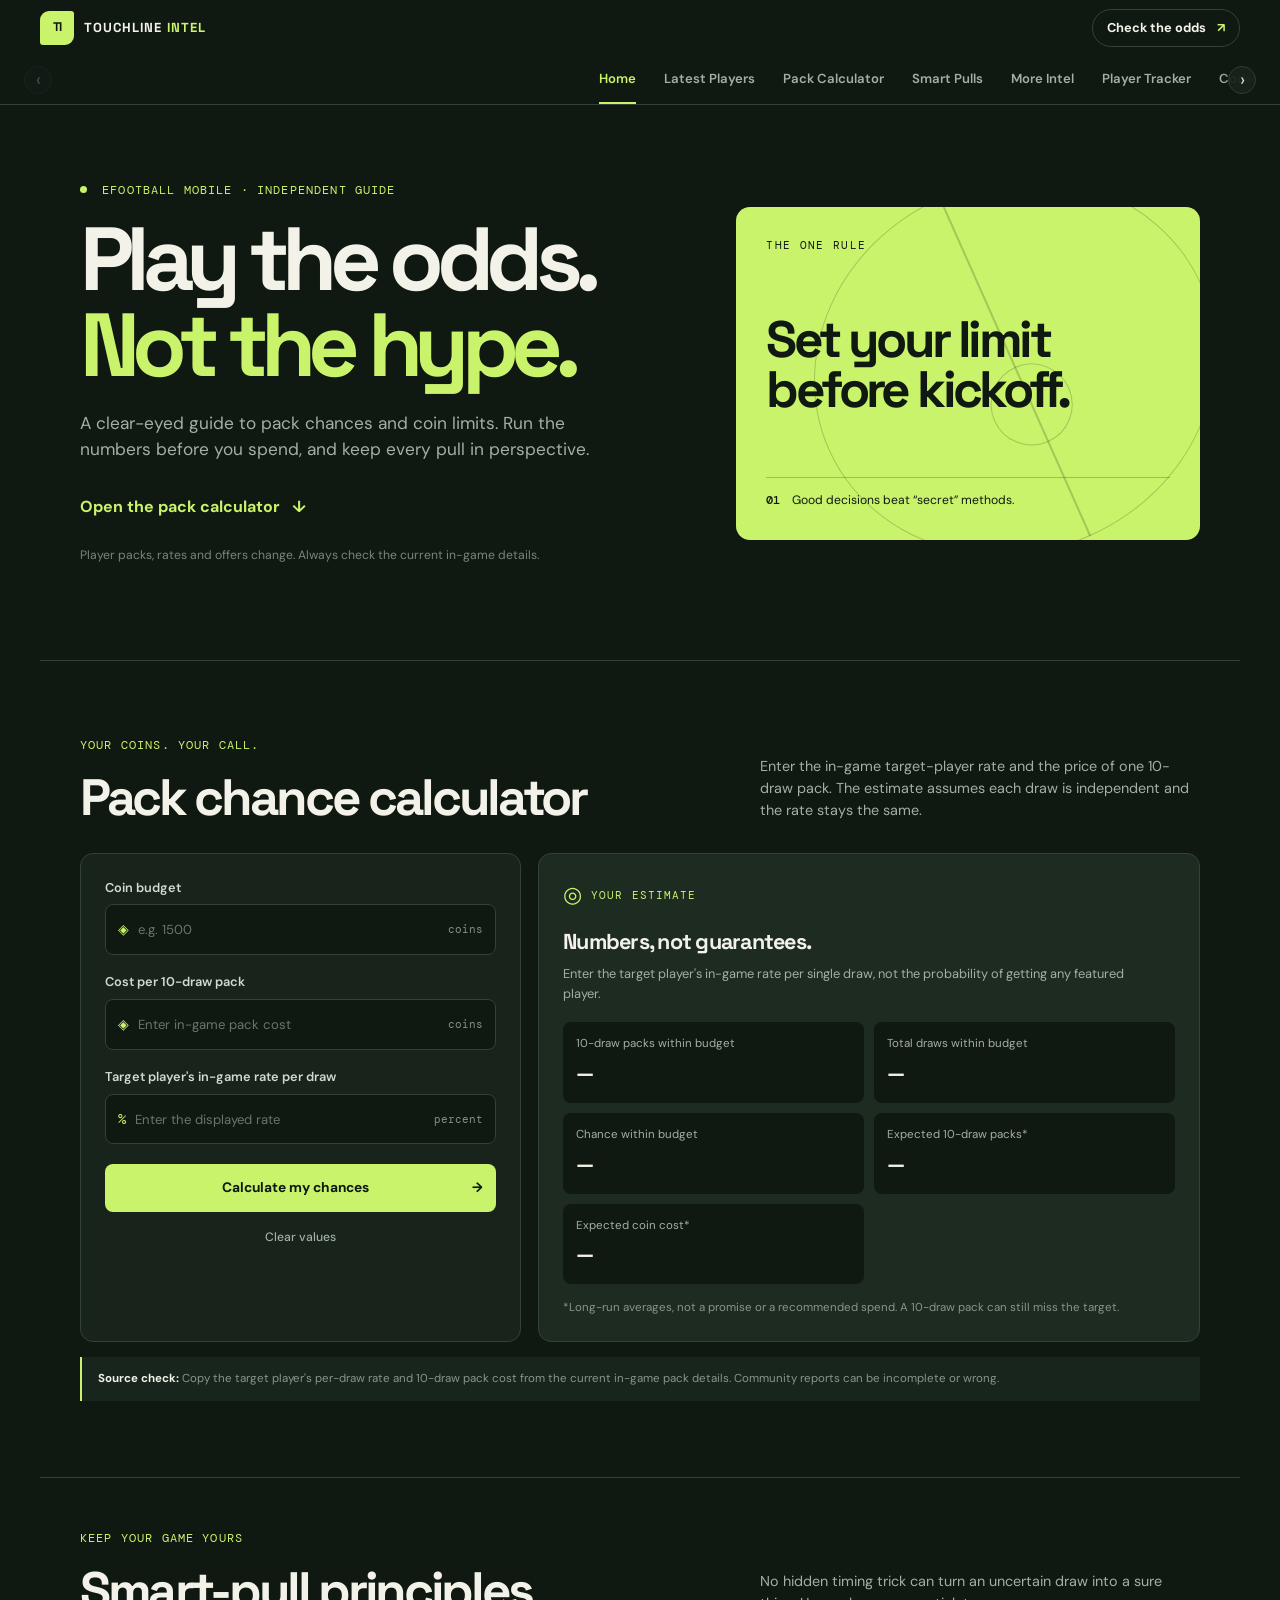
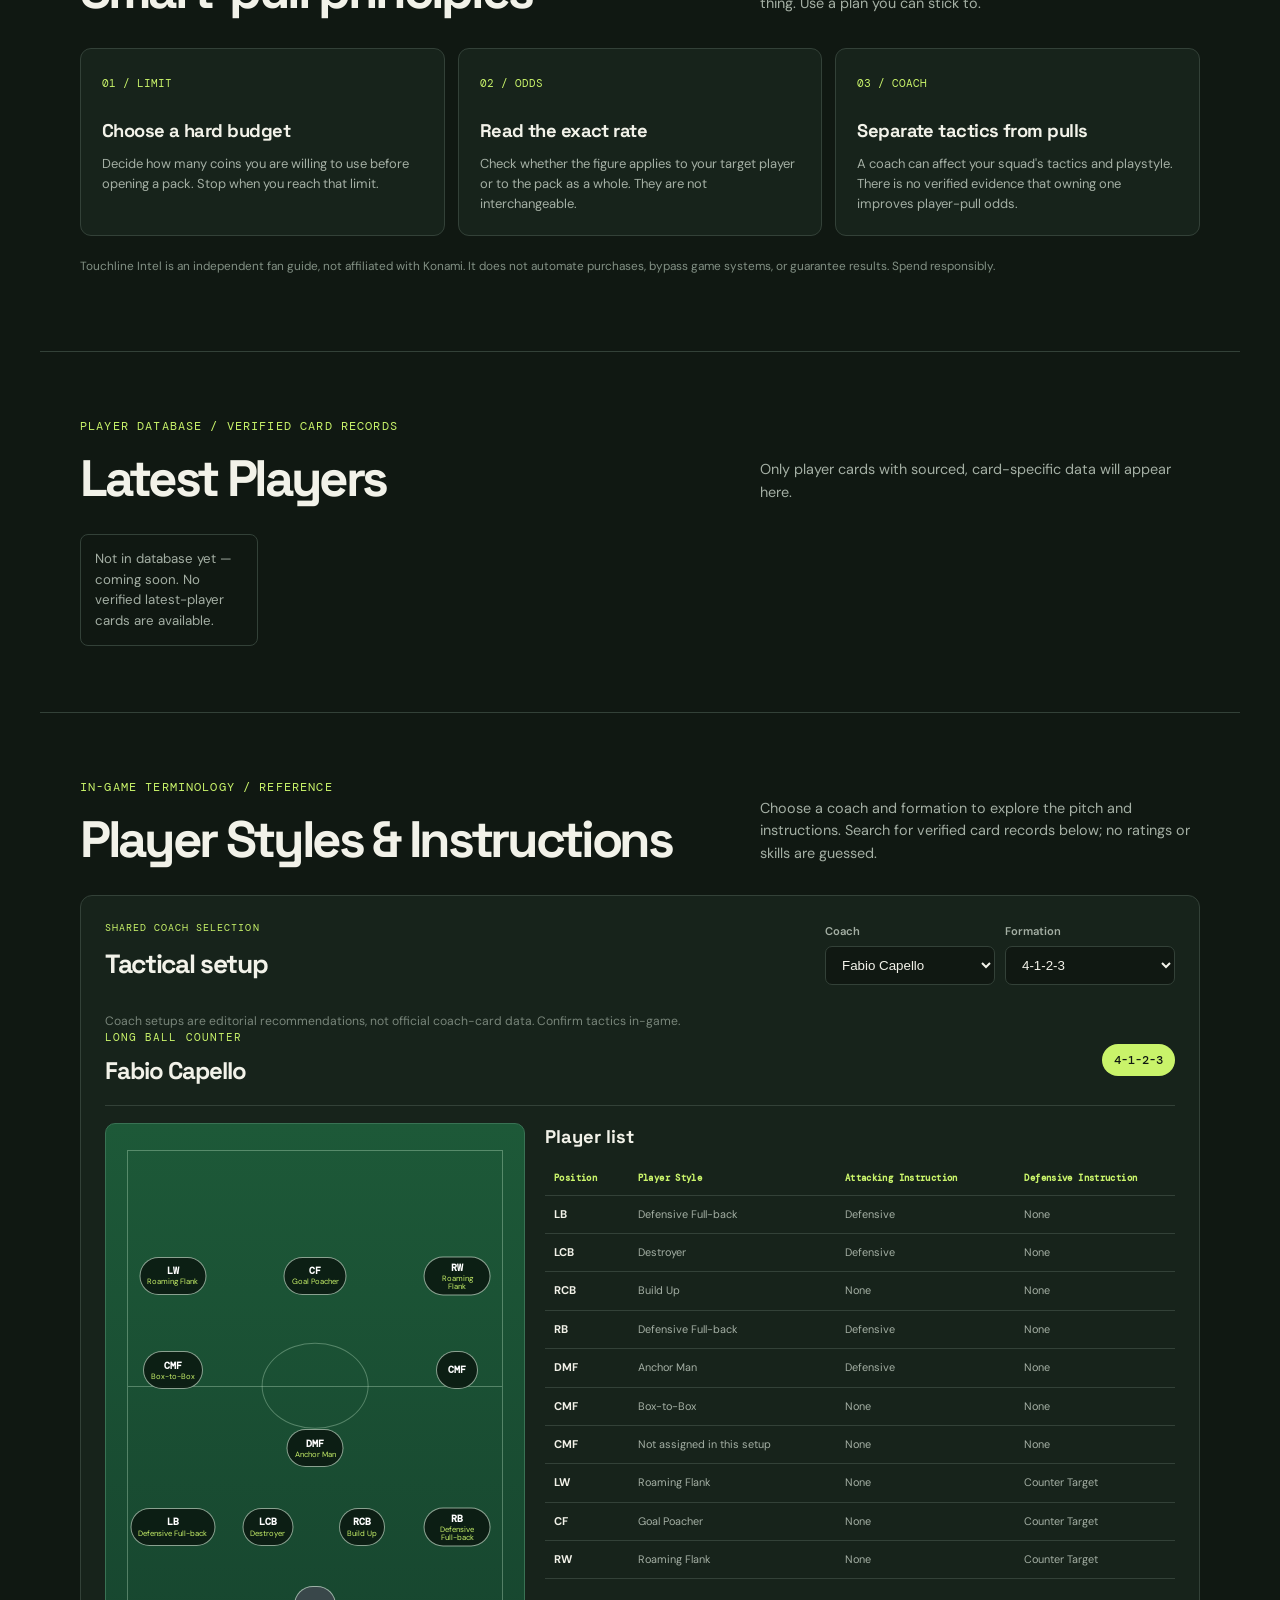
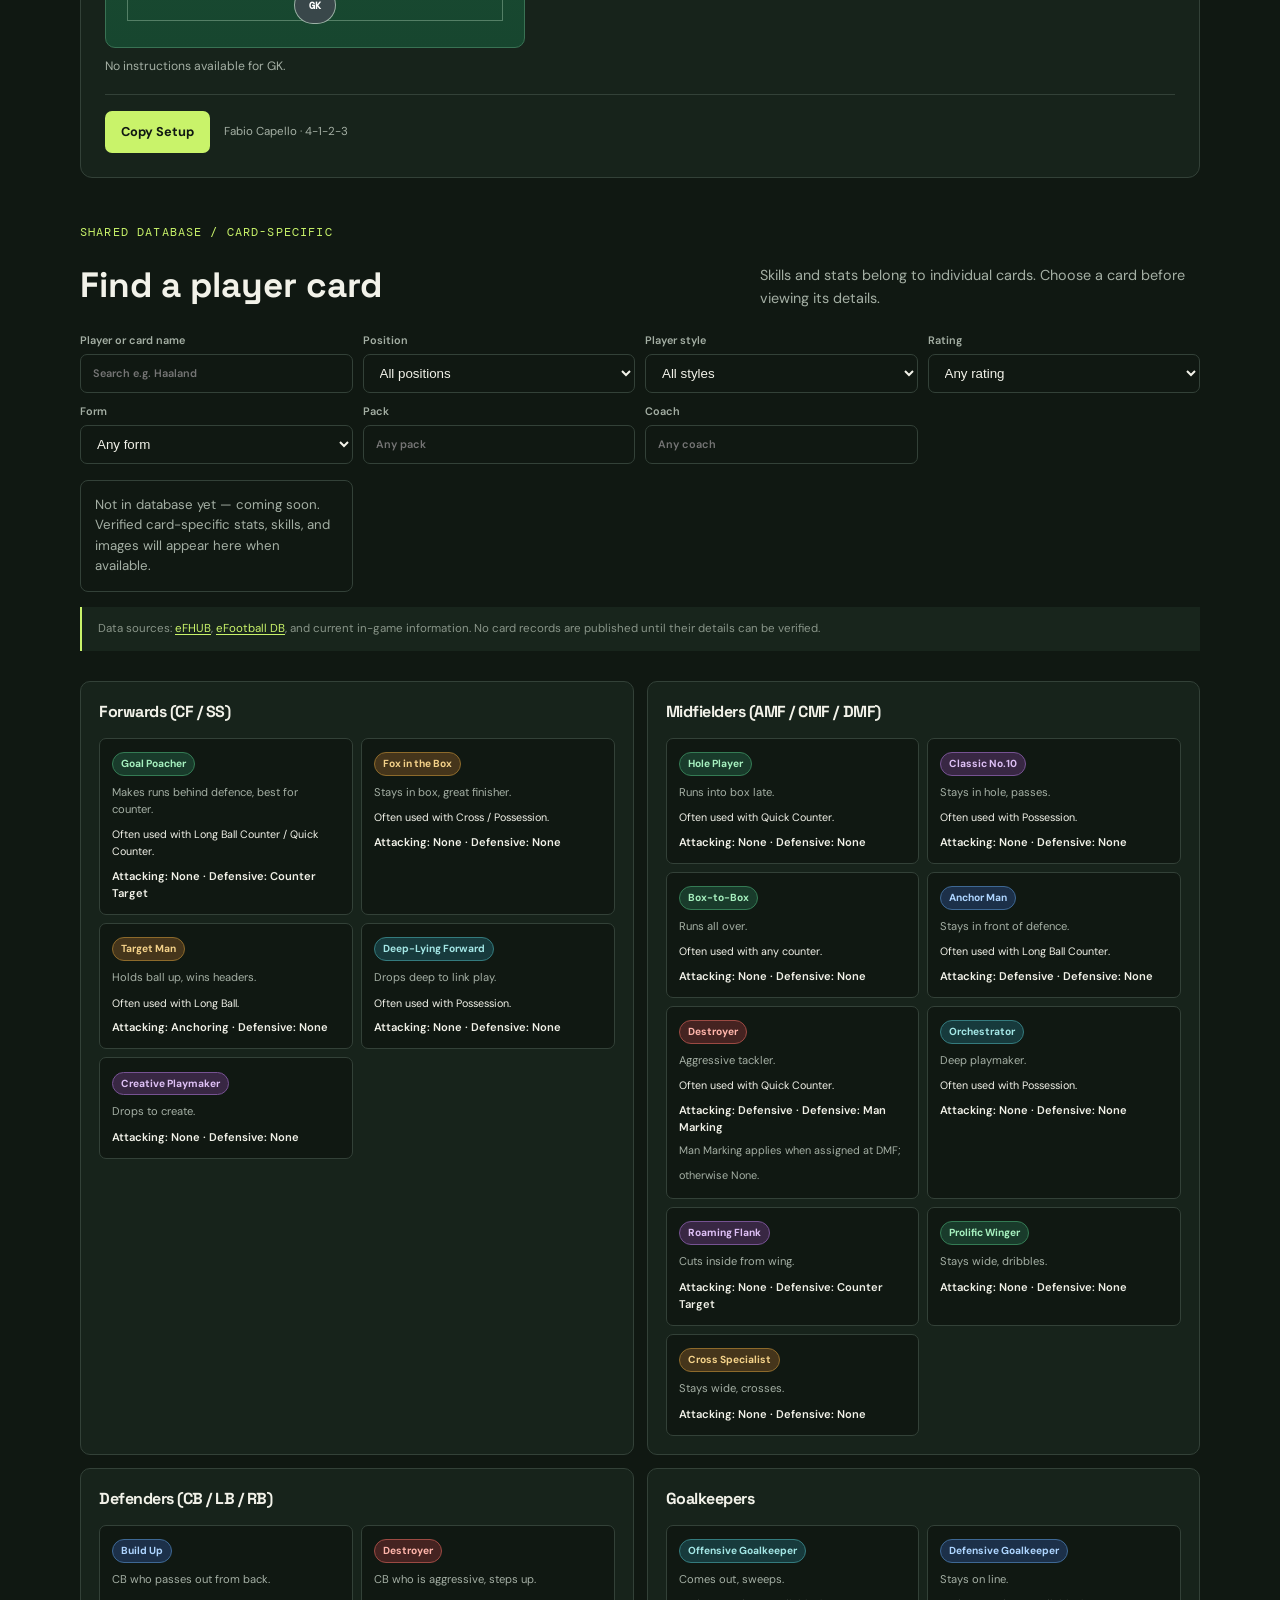
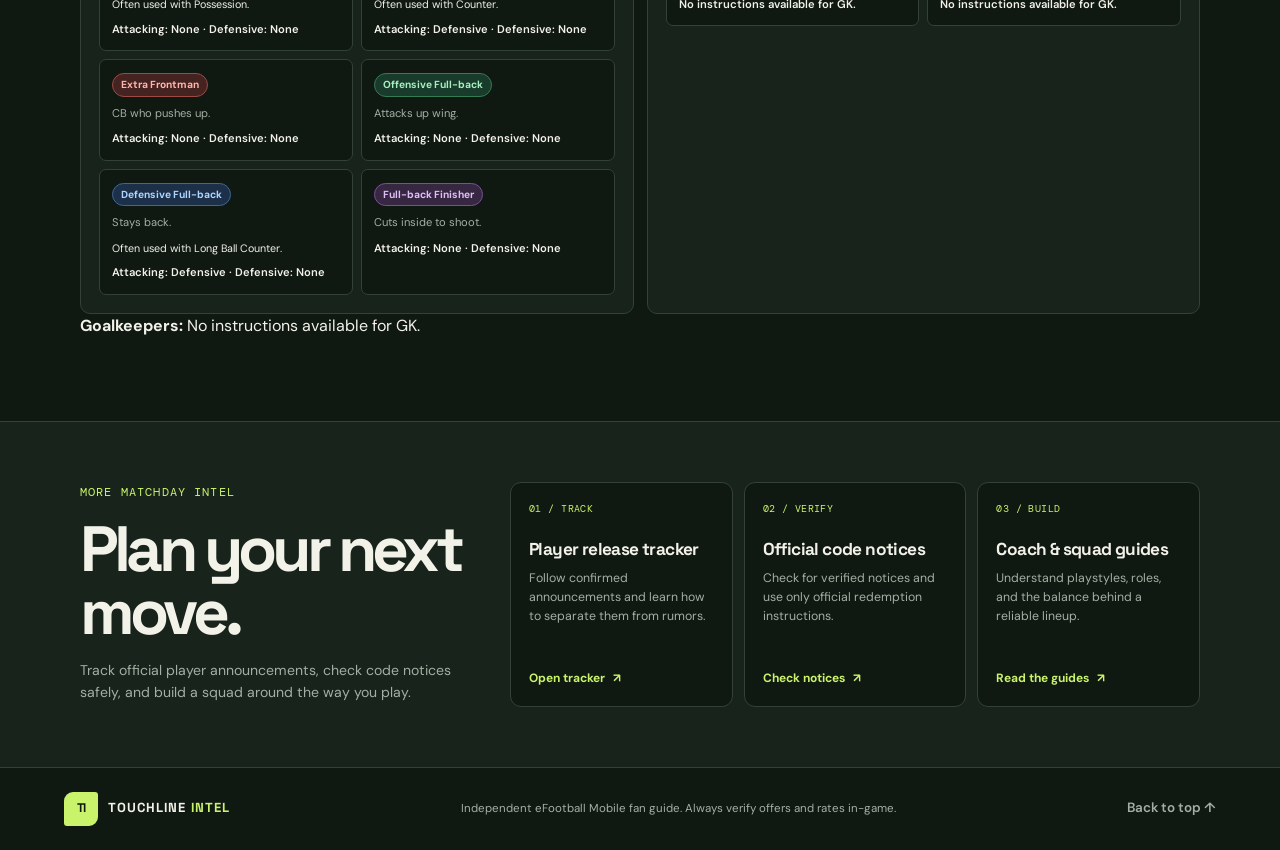
==== commit 5ed12034: "Merge player styles and coach instructions Co-authored-by: Copilot <223556219+Copilot@users.noreply." ====
--- a/index.html
+++ b/index.html
@@ -31,8 +31,7 @@
         <a href="player-tracker.html" data-nav-id="player-tracker">Player Tracker</a>
         <a href="redeem-codes.html" data-nav-id="redeem-codes">Code Notices</a>
         <a href="coach-squad-guides.html#coach-lab" data-nav-id="coach-lab">Coach Lab</a>
-        <a href="player-instructions.html" data-nav-id="player-instructions">Player Instructions</a>
-        <a href="index.html#player-styles" data-nav-id="player-styles">Player Styles</a>
+        <a href="index.html#player-styles" data-nav-id="player-styles">Player Styles &amp; Instructions</a>
         <a href="buying-guide.html" data-nav-id="buying-guide">Buying Guide</a>
       </nav>
       <button class="nav-arrow nav-arrow-right" type="button" aria-label="Scroll navigation right" data-scroll-direction="1">›</button>
@@ -116,10 +115,10 @@
     <section class="players-section" id="latest-players">
       <div class="section-heading">
         <div>
-          <p class="eyebrow">Player database / style examples</p>
+          <p class="eyebrow">Player database / verified card records</p>
           <h2>Latest Players</h2>
         </div>
-        <p>Example players from the style catalog. Player cards and styles can vary between versions in-game; verify the style on the card you own.</p>
+        <p>Only player cards with sourced, card-specific data will appear here.</p>
       </div>
       <div class="player-card-grid" id="latestPlayerGrid" aria-live="polite">
         <p class="lab-loading">Loading player cards…</p>
@@ -130,14 +129,61 @@
       <div class="section-heading">
         <div>
           <p class="eyebrow">In-game terminology / reference</p>
-          <h2>Player Styles Guide</h2>
-        </div>
-        <p>Review the supplied style descriptions and examples by position group, then use the Coach Lab shortlist to find styles that fit a coach's tactical plan.</p>
+          <h2>Player Styles &amp; Instructions</h2>
+        </div>
+        <p>Choose a coach and formation to explore the pitch and instructions. Search for verified card records below; no ratings or skills are guessed.</p>
+      </div>
+      <div class="instruction-lab" aria-labelledby="mergedLabTitle">
+        <div class="instruction-toolbar">
+          <div>
+            <p class="eyebrow">Shared coach selection</p>
+            <h3 id="mergedLabTitle">Tactical setup</h3>
+          </div>
+          <div class="merged-selectors">
+            <label for="instructionCoach">Coach
+              <select id="instructionCoach" aria-label="Select coach">
+                <option>Loading coaches…</option>
+              </select>
+            </label>
+            <label for="formationSelect">Formation
+              <select id="formationSelect" aria-label="Select formation"></select>
+            </label>
+          </div>
+        </div>
+        <p class="verification-note">Coach setups are editorial recommendations, not official coach-card data. Confirm tactics in-game.</p>
+        <div id="instructionContent" aria-live="polite" aria-busy="true">
+          <p class="lab-loading">Loading tactical setup…</p>
+        </div>
+        <aside class="slot-editor" id="slotEditor" hidden aria-live="polite"></aside>
+        <div class="copy-row">
+          <button class="copy-setup-button" id="copySetupButton" type="button" disabled>Copy Setup</button>
+          <p id="copyStatus" aria-live="polite">Select a coach to view a setup.</p>
+        </div>
+      </div>
+      <div class="player-database">
+        <div class="section-heading">
+          <div><p class="eyebrow">Shared database / card-specific</p><h3>Find a player card</h3></div>
+          <p>Skills and stats belong to individual cards. Choose a card before viewing its details.</p>
+        </div>
+        <div class="player-filters">
+          <label for="playerSearch">Player or card name<input id="playerSearch" type="search" placeholder="Search e.g. Haaland" autocomplete="off" /></label>
+          <label for="positionFilter">Position<select id="positionFilter"><option value="">All positions</option><option>CF</option><option>SS</option><option>LW</option><option>RW</option><option>AMF</option><option>CMF</option><option>DMF</option><option>LB</option><option>CB</option><option>RB</option><option>GK</option></select></label>
+          <label for="playerStyleFilter">Player style<select id="playerStyleFilter"><option value="">All styles</option></select></label>
+          <label for="ratingFilter">Rating<select id="ratingFilter"><option value="">Any rating</option><option value="85">85+</option></select></label>
+          <label for="formFilter">Form<select id="formFilter"><option value="">Any form</option><option>A</option><option>B</option><option>C</option><option>D</option><option>E</option></select></label>
+          <label for="packFilter">Pack<input id="packFilter" type="search" placeholder="Any pack" /></label>
+          <label for="cardCoachFilter">Coach<input id="cardCoachFilter" type="search" placeholder="Any coach" /></label>
+        </div>
+        <div id="playerCardResults" class="player-card-grid" aria-live="polite">
+          <p class="lab-loading">Loading verified cards…</p>
+        </div>
+        <section id="playerCardDetail" class="player-card-detail" aria-live="polite" hidden></section>
+        <p class="source-note">Data sources: <a href="https://efhub.com/players" rel="noopener noreferrer">eFHUB</a>, <a href="https://efootballdb.com/players" rel="noopener noreferrer">eFootball DB</a>, and current in-game information. No card records are published until their details can be verified.</p>
       </div>
       <div class="style-guide-grid" id="playerStyleGuide" aria-live="polite">
-        <p class="lab-loading">Loading the player style guide…</p>
-      </div>
-      <a class="panel-link" href="coach-squad-guides.html#coach-lab">Explore style-fit players in Coach Lab <span aria-hidden="true">↗</span></a>
+        <p class="lab-loading">Loading player styles…</p>
+      </div>
+      <p class="instruction-exception"><strong>Goalkeepers:</strong> No instructions available for GK.</p>
     </section>
 
     <section class="intel-section" id="intel">
--- a/styles.css
+++ b/styles.css
@@ -166,13 +166,6 @@
 .profile-topline .eyebrow { font-size: .64rem; margin-bottom: 8px; }
 .profile-topline h3 { font-family: 'Space Grotesk', sans-serif; font-size: clamp(1.7rem, 3.4vw, 2.5rem); letter-spacing: -.06em; line-height: 1; margin: 0 0 7px; }
 .profile-subtitle { color: var(--muted); font-size: .81rem; margin: 0; }
-.proficiency-score { display: grid; flex: 0 0 auto; gap: 3px; text-align: right; }
-.proficiency-score strong { color: var(--lime); font-family: 'Space Grotesk', sans-serif; font-size: 1.7rem; letter-spacing: -.05em; line-height: 1; }
-.proficiency-score strong span { color: var(--muted); font-size: .9rem; }
-.proficiency-score > span { color: var(--muted); font-size: .65rem; }
-.proficiency-track { background: var(--bg); border-radius: 999px; height: 7px; margin-top: 17px; overflow: hidden; }
-.proficiency-track span { background: var(--lime); border-radius: inherit; display: block; height: 100%; }
-.proficiency-note { color: var(--muted); font-size: .7rem; margin: 7px 0 19px; }
 .profile-facts { display: grid; gap: 9px; grid-template-columns: 1fr 1fr; }
 .profile-fact { background: var(--bg); border: 1px solid var(--line); border-radius: 8px; padding: 14px; }
 .profile-fact:first-child, .profile-fact:last-child { grid-column: 1 / -1; }
@@ -220,7 +213,6 @@
 .style-card { background: var(--bg); border: 1px solid var(--line); border-radius: 7px; min-width: 0; padding: 12px; }
 .style-card > p { color: var(--muted); font-size: .7rem; margin: 8px 0 0; }
 .style-card .style-best-for { color: var(--text); font-size: .67rem; }
-.style-card .style-examples { color: #829084; font-size: .65rem; }
 .shortlist-heading { align-items: end; display: flex; gap: 15px; justify-content: space-between; margin: 25px 0 11px; }
 .shortlist-heading .eyebrow { font-size: .63rem; margin-bottom: 5px; }
 .shortlist-heading h4 { font-family: 'Space Grotesk', sans-serif; font-size: 1.25rem; letter-spacing: -.04em; margin: 0; }
@@ -312,36 +304,91 @@
   html { scroll-behavior: auto; }
 }
 
-.instruction-rules { background: var(--surface); border: 1px solid var(--line); border-radius: 12px; margin-bottom: 48px; padding: 24px; }
-.instruction-rules h2, .instruction-toolbar h2 { font-family: 'Space Grotesk', sans-serif; font-size: clamp(1.8rem, 3.5vw, 2.7rem); letter-spacing: -.06em; line-height: 1; margin: 0 0 20px; }
-.instruction-rule-grid { display: grid; gap: 12px; grid-template-columns: repeat(2, minmax(0, 1fr)); }
-.instruction-rule { background: var(--bg); border: 1px solid var(--line); border-radius: 9px; padding: 17px; }
-.instruction-rule h3 { color: var(--lime); font-family: 'Space Grotesk', sans-serif; font-size: 1rem; margin: 0 0 11px; }
-.instruction-rule p { color: var(--muted); font-size: .79rem; margin: 8px 0 0; }
-.instruction-rule strong { color: var(--text); }
-.instruction-exception { color: var(--muted); font-size: .76rem; margin: 13px 0 0; }
-.instruction-exception strong { color: var(--lime); }
 .instruction-lab { background: var(--surface); border: 1px solid var(--line); border-radius: 12px; margin-bottom: 26px; padding: 24px; }
 .instruction-toolbar { align-items: end; display: flex; gap: 20px; justify-content: space-between; margin-bottom: 20px; }
 .instruction-toolbar .eyebrow { font-size: .64rem; margin-bottom: 8px; }
-.instruction-toolbar h2 { margin: 0; }
+.instruction-toolbar h3 { font-family: 'Space Grotesk', sans-serif; font-size: 1.65rem; letter-spacing: -.05em; margin: 0; }
 .instruction-toolbar label { color: var(--muted); display: grid; font-size: .7rem; font-weight: 600; gap: 5px; }
-.instruction-toolbar select { background: var(--bg); border: 1px solid var(--line); border-radius: 7px; color: var(--text); min-width: 190px; padding: 10px 12px; }
-.instruction-toolbar select:focus-visible, .copy-setup-button:focus-visible, .nav-arrow:focus-visible, .site-nav a:focus-visible { outline: 2px solid var(--lime); outline-offset: 2px; }
+.instruction-toolbar select, .slot-editor select, .slot-editor input, .player-filters input, .player-filters select, .coach-version-label select { background: var(--bg); border: 1px solid var(--line); border-radius: 7px; color: var(--text); min-width: 170px; padding: 10px 12px; }
+.instruction-toolbar select:focus-visible, .slot-editor select:focus-visible, .slot-editor input:focus-visible, .player-filters input:focus-visible, .player-filters select:focus-visible, .coach-version-label select:focus-visible, .copy-setup-button:focus-visible, .nav-arrow:focus-visible, .site-nav a:focus-visible { outline: 2px solid var(--lime); outline-offset: 2px; }
+.merged-selectors { align-items: end; display: flex; flex-wrap: wrap; gap: 10px; }
 .instruction-profile-heading { align-items: center; border-bottom: 1px solid var(--line); display: flex; justify-content: space-between; margin-bottom: 17px; padding-bottom: 16px; }
 .instruction-profile-heading .eyebrow { font-size: .66rem; margin-bottom: 5px; }
-.instruction-profile-heading h3 { font-family: 'Space Grotesk', sans-serif; font-size: 1.5rem; letter-spacing: -.04em; margin: 0; }
+.instruction-profile-heading h4 { font-family: 'Space Grotesk', sans-serif; font-size: 1.5rem; letter-spacing: -.04em; margin: 0; }
 .formation-chip { background: var(--lime); border-radius: 999px; color: var(--bg); font-family: var(--mono); font-size: .73rem; font-weight: 500; padding: 7px 12px; }
-.instruction-layout { align-items: start; display: grid; gap: 16px; grid-template-columns: minmax(230px, .7fr) minmax(0, 1.5fr); }
-.tactical-pitch { background: linear-gradient(180deg, #1d5938 0%, #17462f 100%); border: 1px solid #397254; border-radius: 10px; display: flex; flex-direction: column; gap: 10px; justify-content: space-around; min-height: 540px; overflow: hidden; padding: 16px 11px; position: relative; }
-.tactical-pitch::before { border: 1px solid rgba(220,255,225,.3); border-radius: 50%; content: ''; height: 74px; left: 50%; position: absolute; top: 50%; transform: translate(-50%,-50%); width: 74px; }
-.tactical-pitch::after { border: 1px solid rgba(220,255,225,.3); content: ''; inset: 50% 0 auto; position: absolute; }
-.pitch-zone { align-items: center; display: flex; flex-direction: column; gap: 7px; position: relative; z-index: 1; }
-.pitch-zone-label { color: rgba(235,255,238,.64); font-family: var(--mono); font-size: .52rem; letter-spacing: .12em; }
-.pitch-tokens { align-items: center; display: flex; flex-wrap: wrap; gap: 6px; justify-content: center; }
-.pitch-player { align-items: center; background: rgba(12,28,19,.9); border: 1px solid rgba(230,255,234,.27); border-radius: 7px; display: flex; flex-direction: column; gap: 3px; max-width: 112px; padding: 6px 7px; text-align: center; }
-.pitch-position { color: #b7d7bd; font-family: var(--mono); font-size: .5rem; }
-.pitch-player strong { color: #fff; font-size: .56rem; line-height: 1.2; }
+.formation-layout { align-items: start; display: grid; gap: 20px; grid-template-columns: minmax(260px, .8fr) minmax(0, 1.2fr); }
+.formation-pitch { aspect-ratio: 4 / 5; background: linear-gradient(180deg, #1d5938 0%, #17462f 100%); border: 1px solid #397254; border-radius: 10px; min-height: 520px; overflow: hidden; position: relative; }
+.formation-pitch-lines { border: 1px solid rgba(220,255,225,.3); inset: 5%; pointer-events: none; position: absolute; }
+.formation-pitch-lines::before { border: 1px solid rgba(220,255,225,.3); border-radius: 50%; content: ''; height: 18%; left: 50%; position: absolute; top: 50%; transform: translate(-50%,-50%); width: 28%; }
+.formation-pitch-lines::after { border-top: 1px solid rgba(220,255,225,.3); content: ''; left: 0; position: absolute; right: 0; top: 50%; }
+.formation-dot { align-items: center; background: rgba(12,28,19,.94); border: 1px solid rgba(230,255,234,.58); border-radius: 999px; color: #fff; cursor: grab; display: flex; flex-direction: column; gap: 1px; justify-content: center; min-height: 38px; min-width: 42px; padding: 4px 7px; position: absolute; transform: translate(-50%,-50%); z-index: 1; }
+.formation-dot:active { cursor: grabbing; }
+.formation-dot strong { color: #fff; font-family: var(--mono); font-size: .63rem; line-height: 1.1; }
+.formation-dot span { color: #c9f36a; font-size: .48rem; line-height: 1.1; max-width: 76px; }
+.goalkeeper-dot { background: #39474a; }
+.goalkeeper-notice { color: var(--muted); font-size: .76rem; margin: 9px 0 0; }
+.player-list-panel h4 { font-family: 'Space Grotesk', sans-serif; font-size: 1.15rem; margin: 0 0 10px; }
+.slot-editor { background: var(--bg); border: 1px solid var(--line); border-radius: 9px; display: grid; gap: 12px; margin-top: 16px; padding: 16px; }
+.slot-editor[hidden] { display: none; }
+.slot-editor label, .coach-version-label { color: var(--muted); display: grid; font-size: .74rem; font-weight: 600; gap: 5px; }
+.slot-editor-heading { align-items: center; display: flex; justify-content: space-between; }
+.slot-editor-close { background: none; border: 0; color: var(--muted); cursor: pointer; font-size: 1.2rem; }
+.database-empty { background: var(--bg); border: 1px solid var(--line); border-radius: 8px; color: var(--muted); font-size: .83rem; margin: 0; padding: 14px; }
+.player-database { margin: 46px 0 30px; }
+.player-database .section-heading { margin-bottom: 20px; }
+.player-database h3 { font-family: 'Space Grotesk', sans-serif; font-size: clamp(1.5rem, 3vw, 2.2rem); margin: 0; }
+.player-filters { display: grid; gap: 10px; grid-template-columns: repeat(4, minmax(0, 1fr)); margin-bottom: 16px; }
+.player-filters label { color: var(--muted); display: grid; font-size: .68rem; font-weight: 600; gap: 5px; }
+.player-filters input, .player-filters select { min-width: 0; width: 100%; }
+.source-note a { color: var(--lime); text-decoration: underline; text-underline-offset: 2px; }
+.style-instructions { color: var(--text) !important; font-size: .74rem; font-weight: 600; }
+.style-card small { color: var(--muted); font-size: .68rem; }
+.database-card h4 { margin: 0 0 6px; }
+.database-card h4 span { color: var(--muted); font-size: .8rem; }
+.database-card { align-items: center; background: var(--surface); border: 1px solid var(--line); border-radius: 9px; color: var(--text); cursor: pointer; display: flex; gap: 12px; padding: 10px; text-align: left; }
+.database-card:hover, .slot-player-option:hover, .style-player-link:hover { border-color: var(--lime); }
+.database-card-copy { display: grid; font-size: .7rem; gap: 4px; }
+.database-card-copy strong { font-size: .88rem; }
+.card-art-frame { align-items: center; background: var(--surface-raised); border: 1px solid var(--line); border-radius: 6px; display: inline-flex; flex: 0 0 auto; height: 144px; justify-content: center; overflow: hidden; position: relative; width: 104px; }
+.card-art-frame img { height: 100%; object-fit: cover; width: 100%; }
+.card-art-fallback { align-items: center; background: #39474a; border-radius: 50%; color: #fff; display: inline-flex; font-family: var(--mono); font-size: .78rem; height: 58px; justify-content: center; width: 58px; }
+.card-art-fallback[hidden] { display: none; }
+.card-result-count { color: var(--muted); flex: 0 0 100%; font-size: .76rem; grid-column: 1 / -1; margin: 0; }
+.player-card-detail { background: var(--surface); border: 1px solid var(--line); border-radius: 12px; margin-top: 20px; padding: 20px; }
+.player-card-detail[hidden] { display: none; }
+.player-card-detail-heading { align-items: center; display: flex; gap: 20px; }
+.player-card-detail-heading h3 { font-family: 'Space Grotesk', sans-serif; font-size: 1.8rem; margin: 0; }
+.player-card-detail-heading p { color: var(--muted); font-size: .8rem; }
+.card-art-large { height: 250px; width: 180px; }
+.form-grade { border-radius: 999px; display: inline-flex; font-size: .72rem; font-weight: 700; padding: 4px 10px; width: fit-content; }
+.form-grade-A { background: #247748; color: #fff; }
+.form-grade-B { background: #79bd83; color: #102015; }
+.form-grade-C { background: #e4d75a; color: #24220a; }
+.form-grade-D { background: #de8b44; color: #241306; }
+.form-grade-E { background: #b94a45; color: #fff; }
+.card-detail-columns { display: grid; gap: 24px; grid-template-columns: repeat(2, minmax(0, 1fr)); margin-top: 22px; }
+.card-detail-columns h4 { font-family: 'Space Grotesk', sans-serif; margin: 0 0 12px; }
+.card-stat { margin: 0 0 10px; }
+.card-stat > div { align-items: center; display: flex; font-size: .72rem; justify-content: space-between; }
+.card-stat-track { background: var(--bg); border-radius: 99px; display: block; height: 5px; margin-top: 4px; overflow: hidden; }
+.card-stat-track > span { background: var(--lime); display: block; height: 100%; }
+.card-skills { color: var(--muted); display: grid; font-size: .78rem; gap: 5px; margin: 0; padding-left: 18px; }
+.style-card-players { display: grid; gap: 6px; margin-top: 10px; }
+.style-card-players > strong { color: var(--muted); font-size: .67rem; }
+.style-player-link, .slot-player-option { background: var(--bg); border: 1px solid var(--line); border-radius: 6px; color: var(--text); cursor: pointer; font-size: .7rem; padding: 7px 9px; text-align: left; }
+.slot-player-results { display: grid; gap: 7px; }
+.formation-face { border: 1px solid rgba(255,255,255,.55); border-radius: 50%; height: 32px; object-fit: cover; width: 32px; }
+.formation-face-fallback { align-items: center; border-radius: 50%; color: #fff; display: inline-flex; font-family: var(--mono); font-size: .5rem; height: 32px; justify-content: center; width: 32px; }
+.card-art-missing { color: var(--muted); font-size: .65rem; padding: 8px; text-align: center; }
+.coach-version-label { margin: 18px 0; }
+.coach-version-images { display: grid; gap: 16px; grid-template-columns: repeat(2, minmax(0, 1fr)); margin-top: 20px; }
+.coach-version-images h4 { font-family: 'Space Grotesk', sans-serif; margin: 0 0 8px; }
+.coach-version-images img { border: 1px solid var(--line); border-radius: 8px; height: auto; max-width: 100%; }
+.coach-source-link { color: var(--muted); font-size: .72rem; }
+.coach-source-link a { color: var(--lime); text-decoration: underline; text-underline-offset: 2px; }
+.coach-profile[hidden] { display: none; }
+.coach-search-label { color: var(--muted); display: grid; font-size: .72rem; font-weight: 600; gap: 5px; margin-bottom: 12px; }
+.coach-search-label input { background: var(--bg); border: 1px solid var(--line); border-radius: 7px; color: var(--text); padding: 10px 12px; }
 .instruction-table-wrap { max-width: 100%; overflow-x: auto; scrollbar-width: none; -ms-overflow-style: none; }
 .instruction-table-wrap::-webkit-scrollbar { display: none; }
 .instruction-table { border-collapse: collapse; min-width: 650px; width: 100%; }
@@ -356,16 +403,25 @@
 .copy-row p { color: var(--muted); font-size: .72rem; margin: 0; }
 
 @media (max-width: 760px) {
-  .instruction-rules, .instruction-lab { padding: 18px; }
-  .instruction-rule-grid, .instruction-layout { grid-template-columns: 1fr; }
+  .instruction-lab { padding: 18px; }
   .instruction-toolbar { align-items: start; flex-direction: column; }
   .instruction-toolbar select { width: 100%; }
-  .tactical-pitch { min-height: 420px; }
+  .merged-selectors, .merged-selectors label { width: 100%; }
+  .formation-layout { grid-template-columns: 1fr; }
+  .formation-pitch { min-height: 0; }
+  .player-filters { grid-template-columns: repeat(2, minmax(0, 1fr)); }
+  .card-detail-columns { grid-template-columns: 1fr; }
+  .coach-version-images { grid-template-columns: 1fr; }
   .instruction-profile-heading { align-items: start; gap: 12px; }
   .instruction-table { min-width: 680px; }
 }
 
 @media (max-width: 400px) {
-  .instruction-rules, .instruction-lab { padding: 14px; }
+  .instruction-lab { padding: 14px; }
   .copy-row { align-items: start; flex-direction: column; }
-}
+  .player-filters { grid-template-columns: 1fr; }
+  .player-card-detail-heading { align-items: start; flex-direction: column; }
+  .formation-dot { min-height: 34px; min-width: 36px; padding: 3px 5px; }
+  .formation-dot strong { font-size: .55rem; }
+  .formation-dot span { font-size: .4rem; max-width: 60px; }
+}
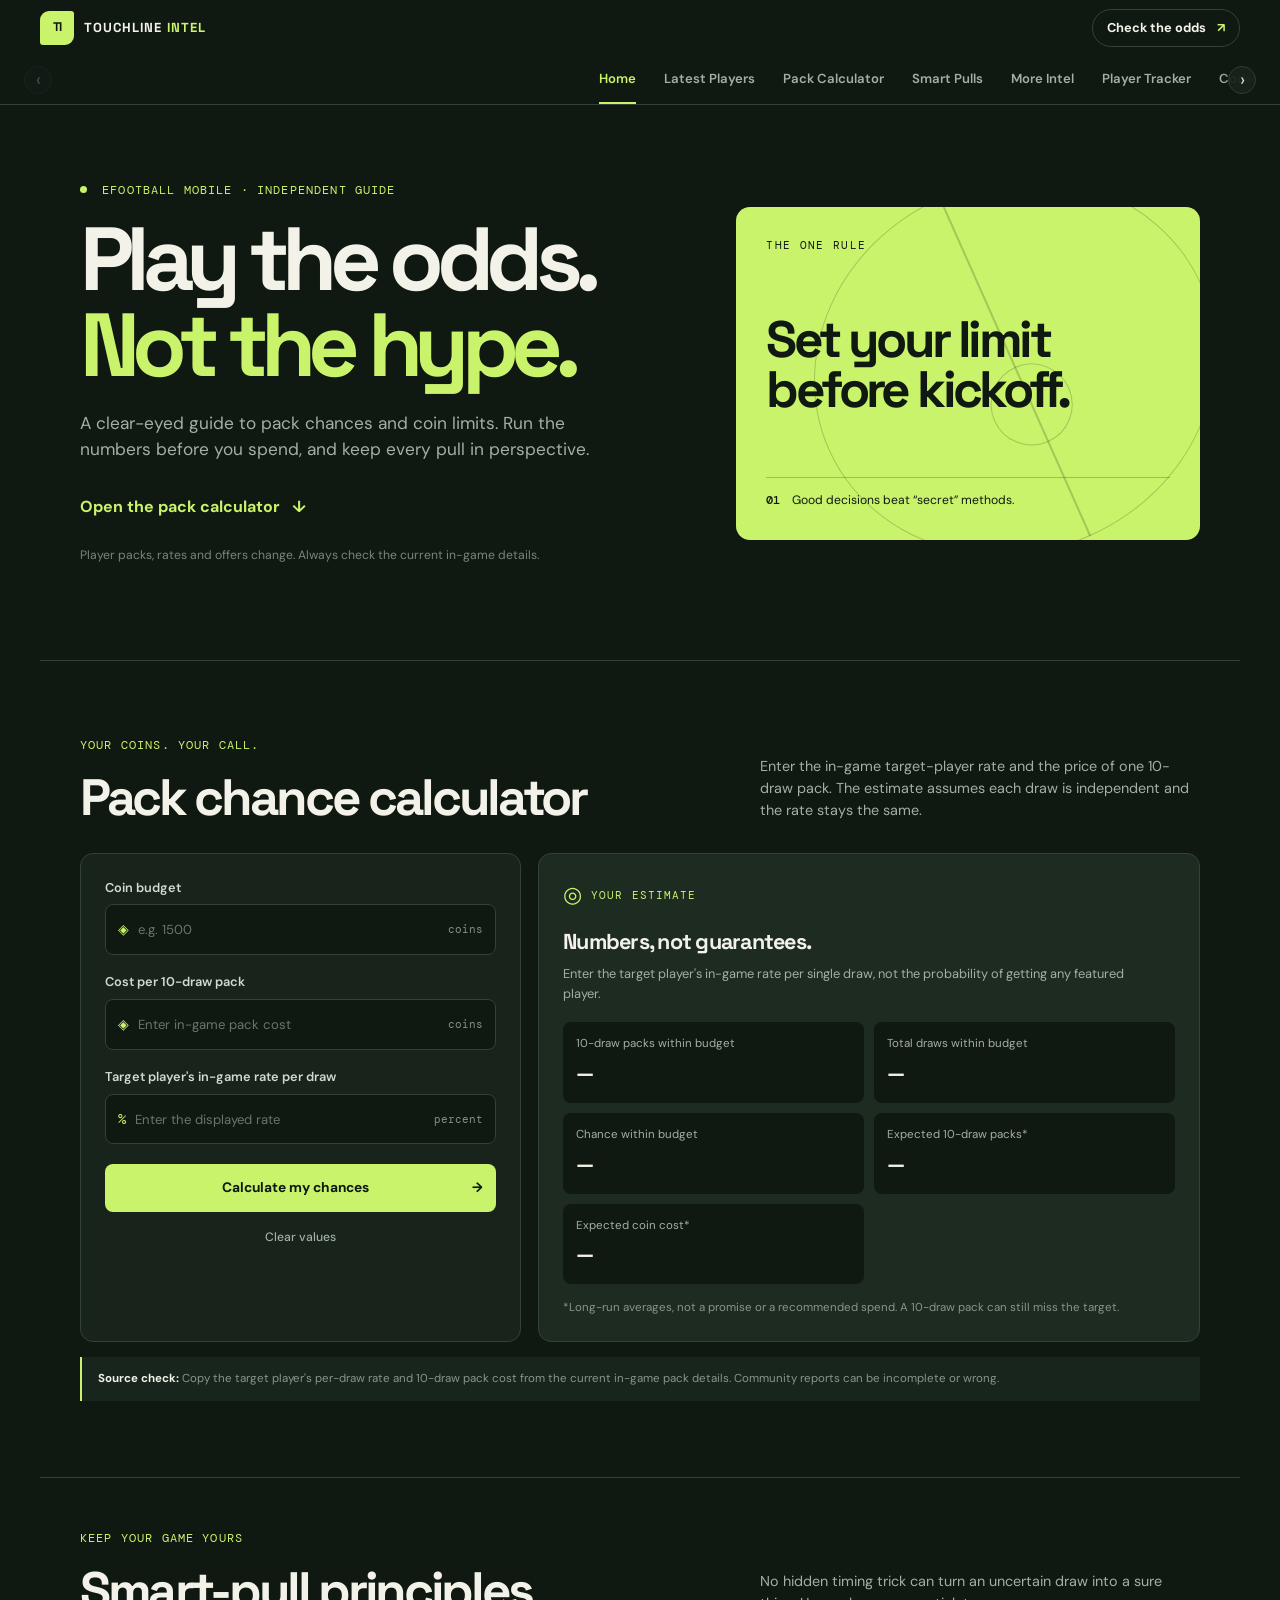
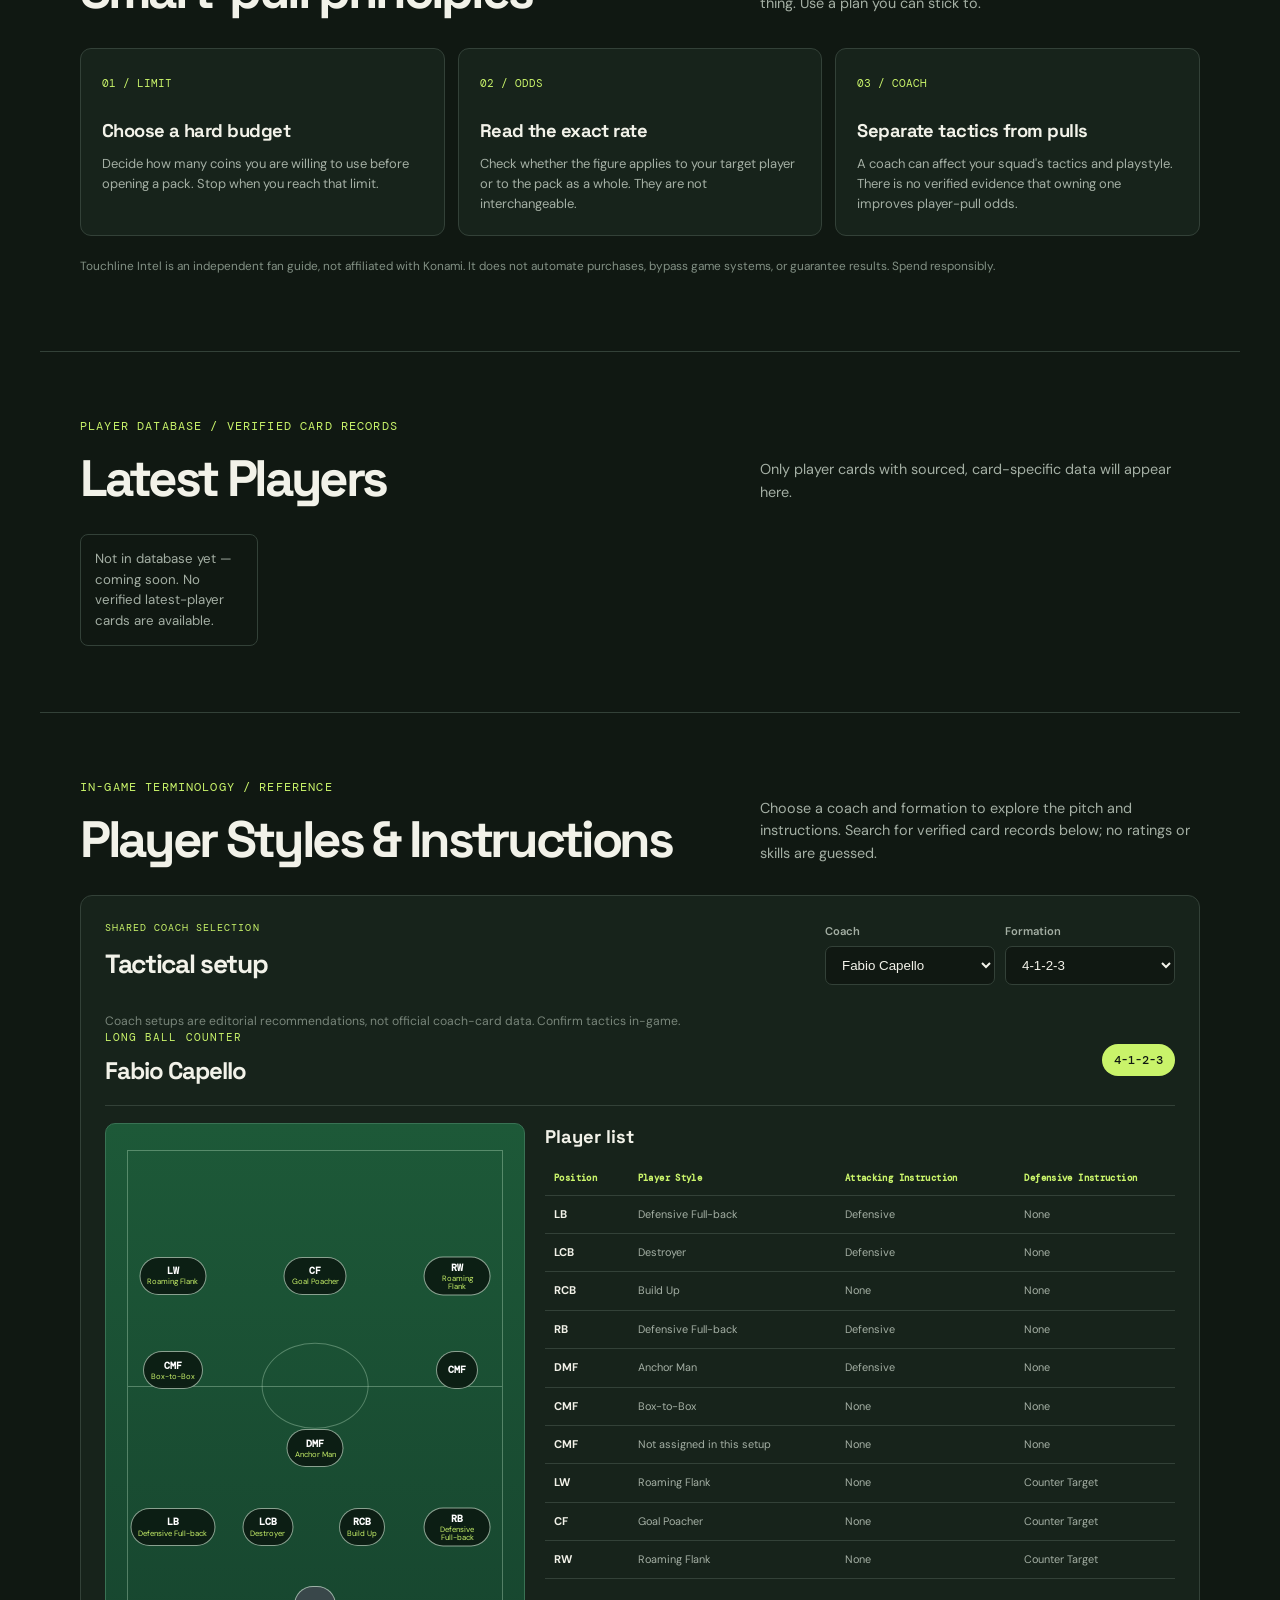
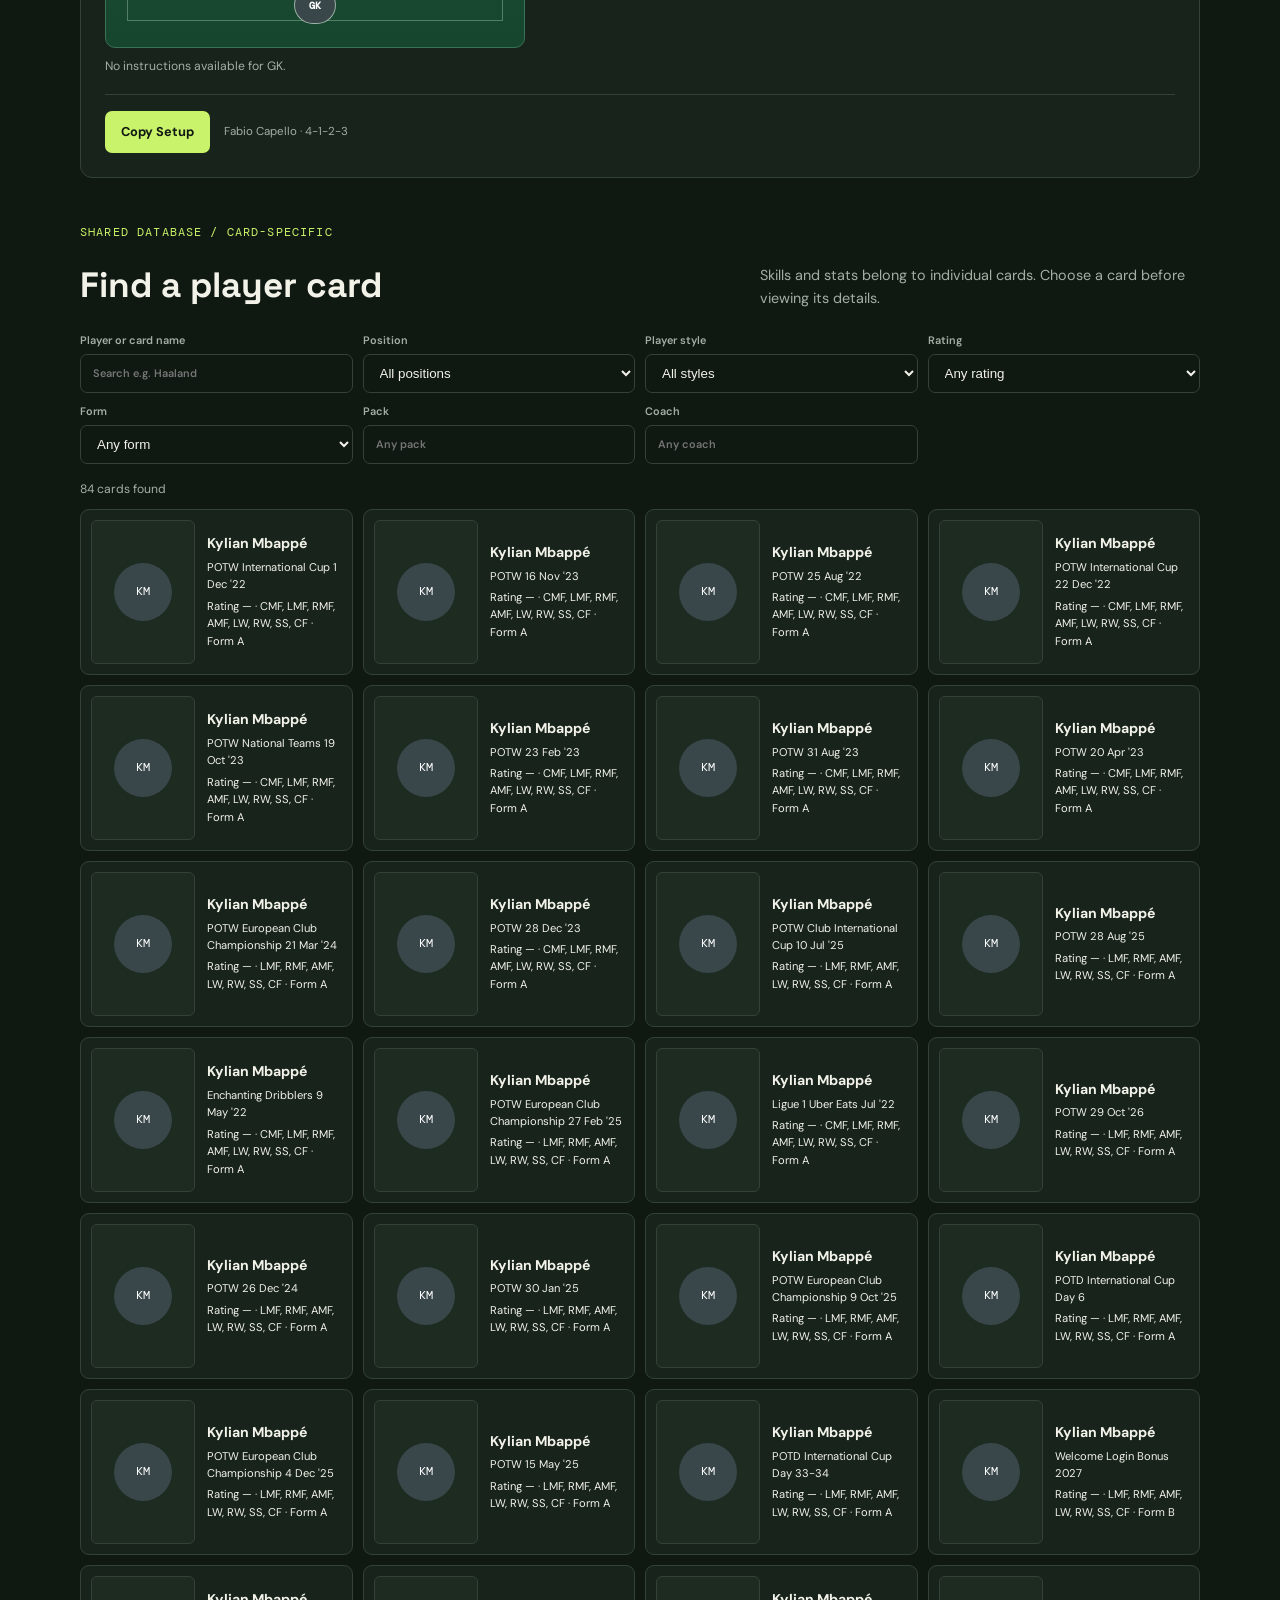
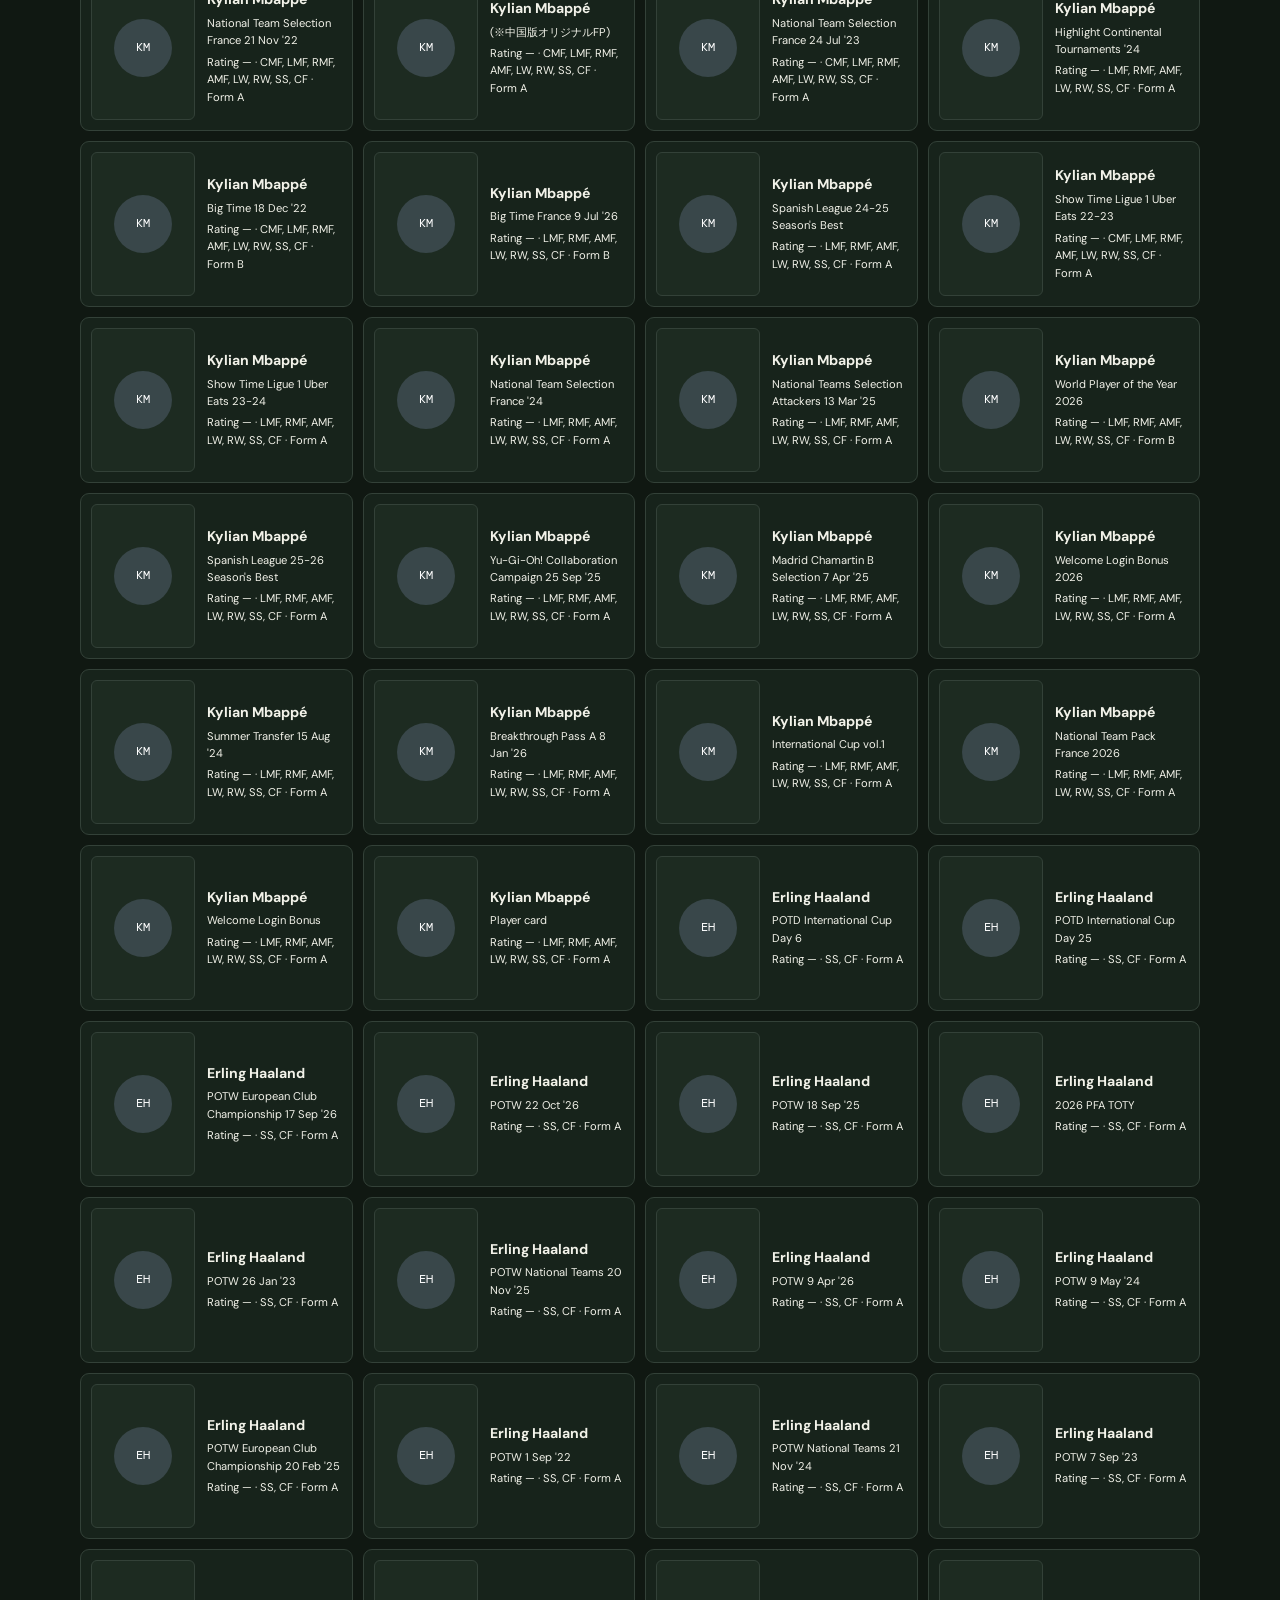
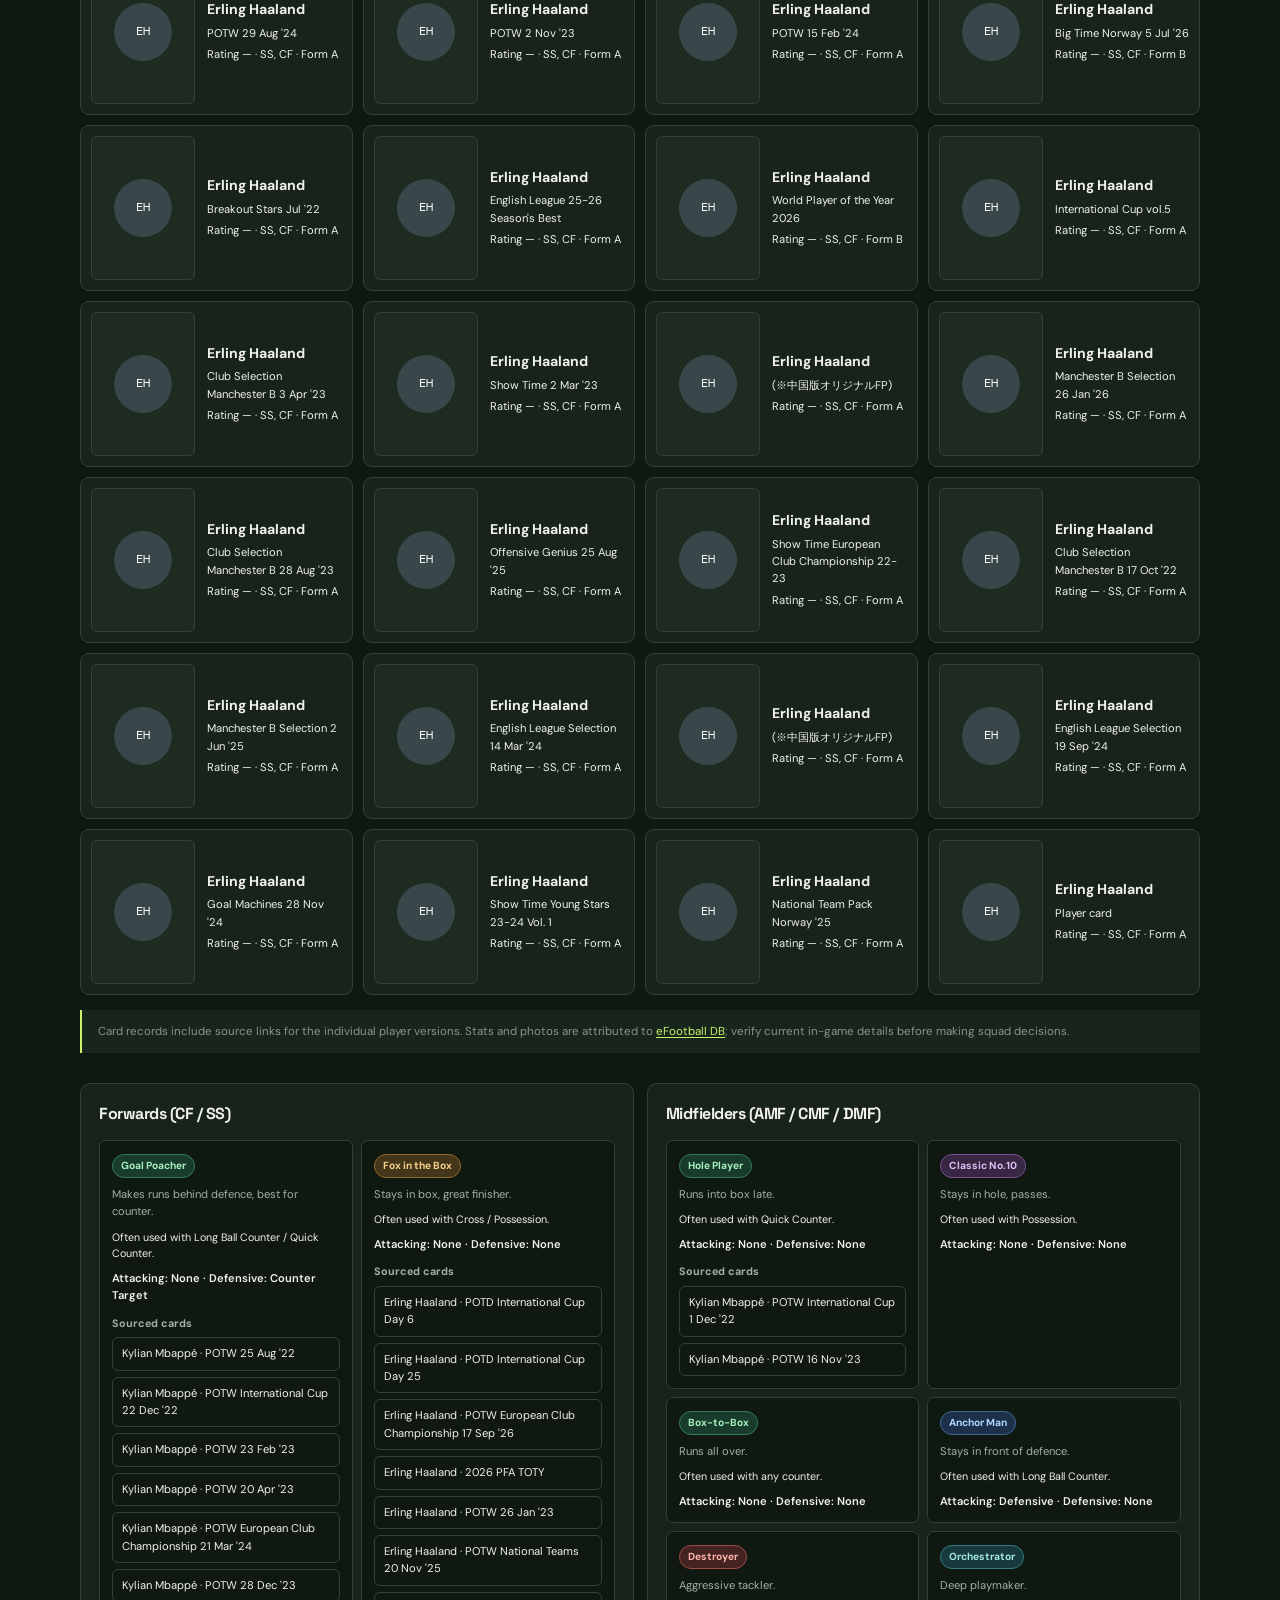
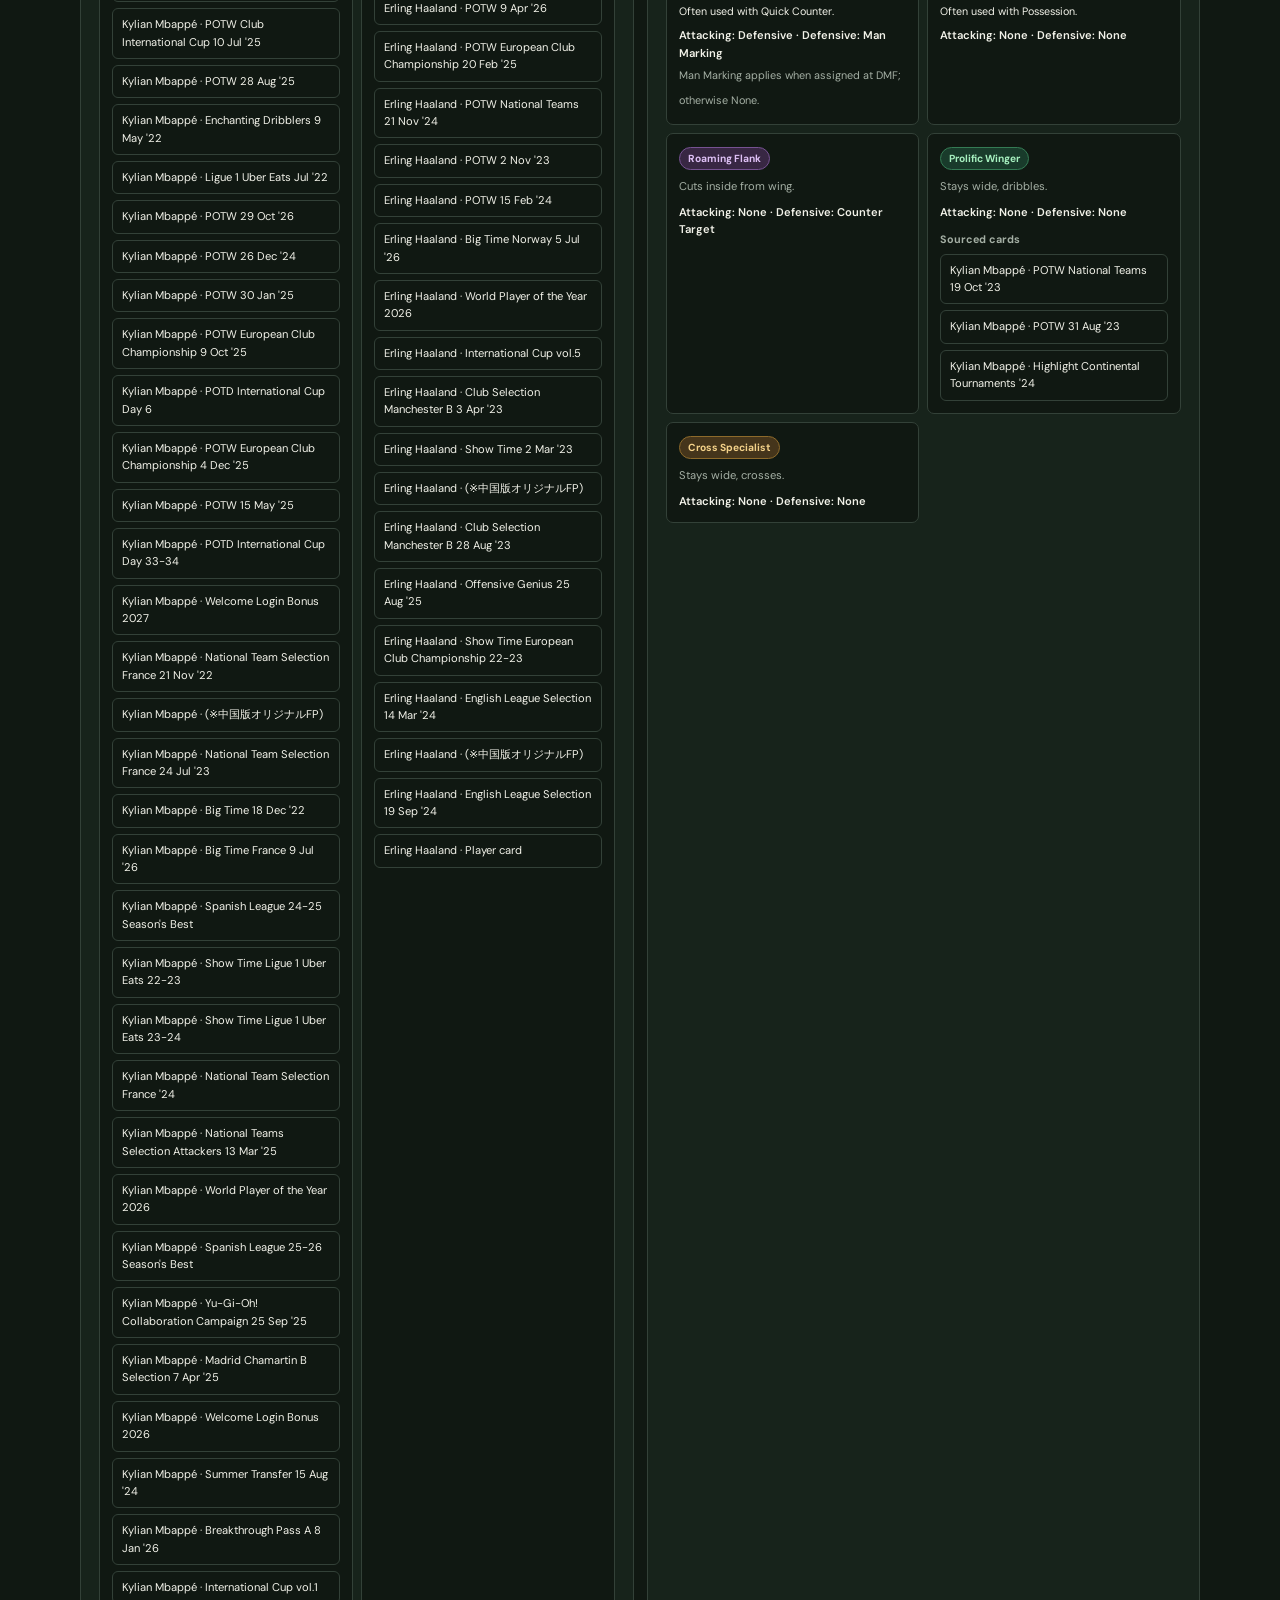
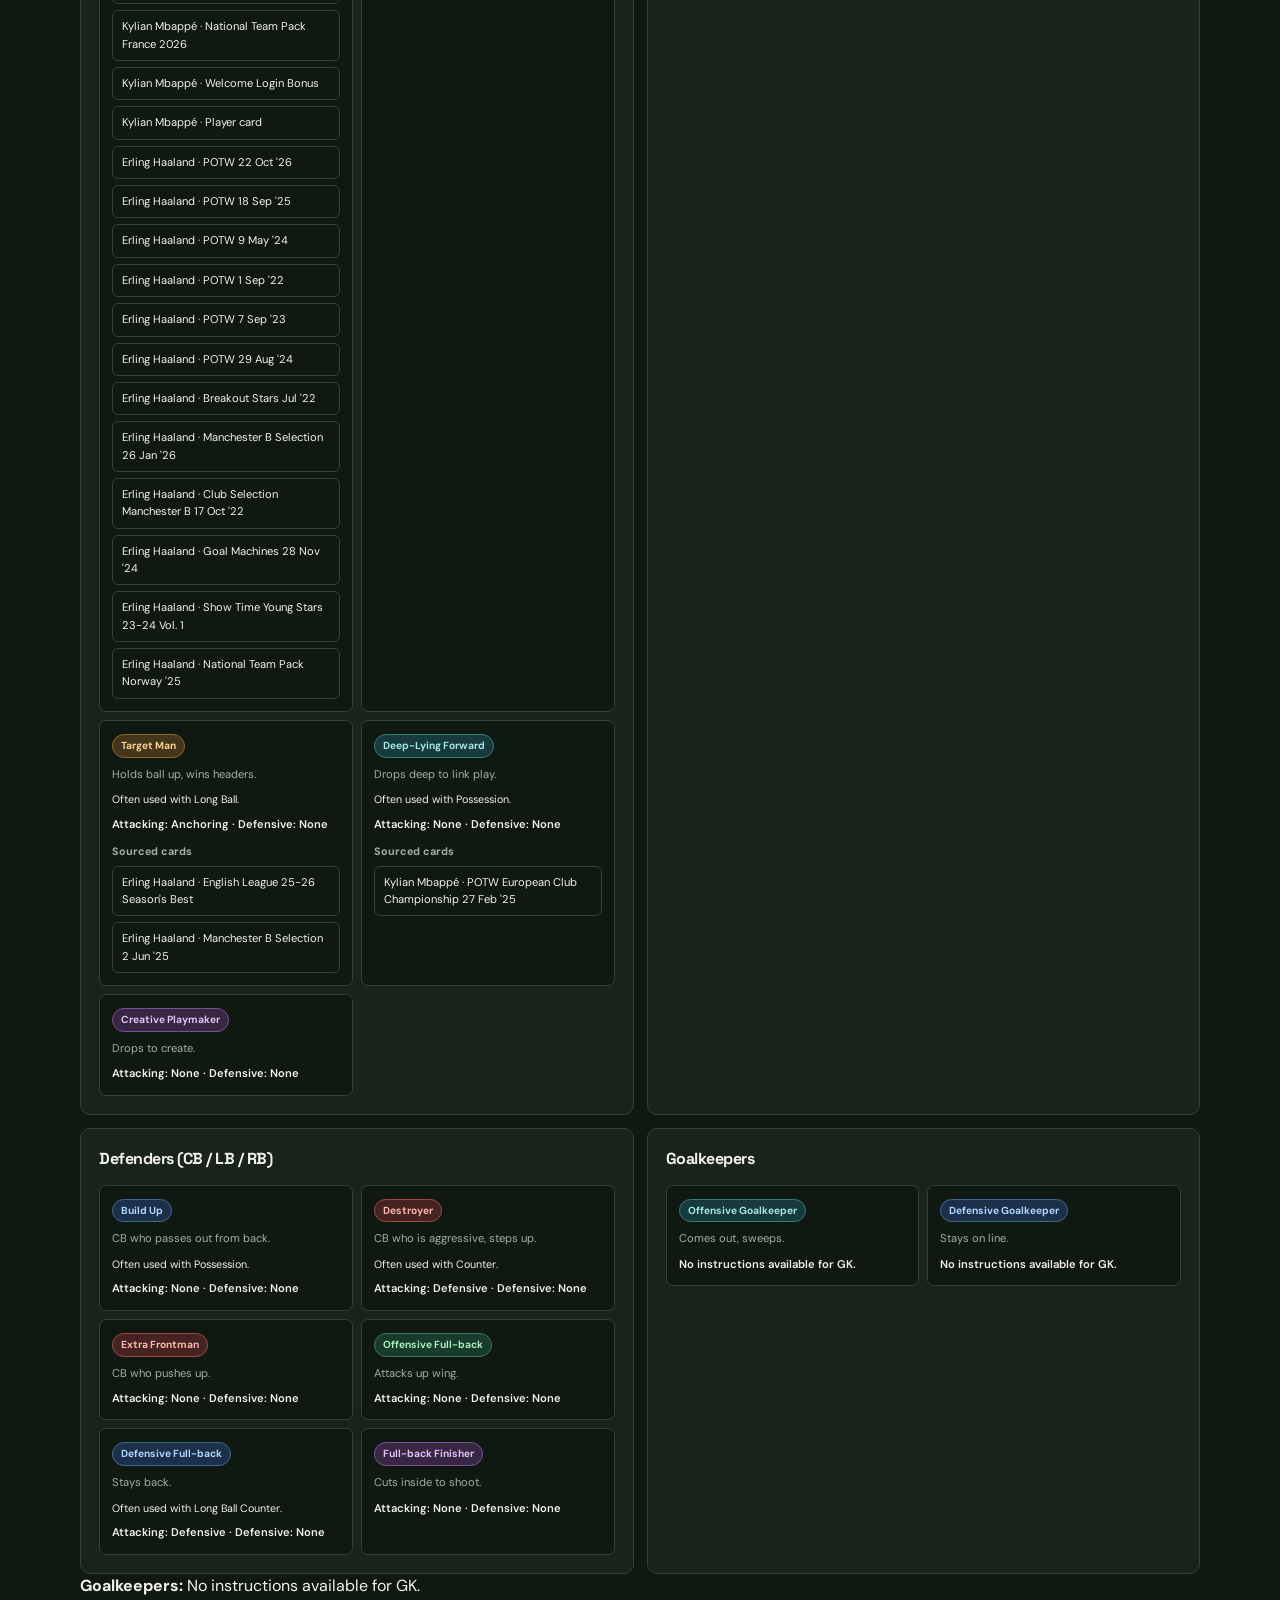
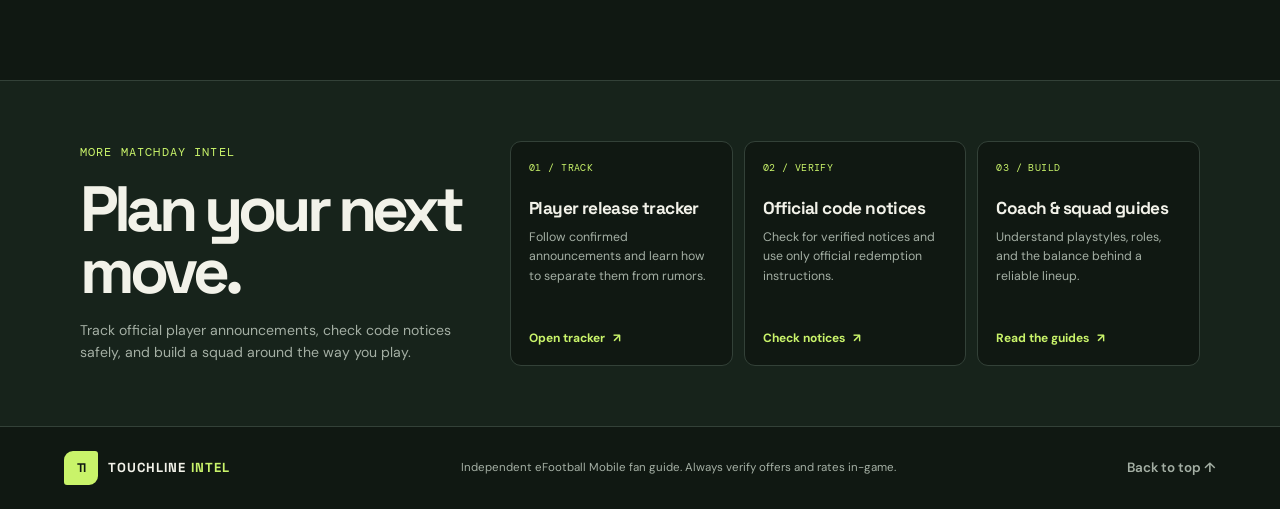
==== commit b308eba8: "Add sourced player-card picker data Co-authored-by: Copilot <223556219+Copilot@users.noreply.github." ====
--- a/index.html
+++ b/index.html
@@ -178,7 +178,7 @@
           <p class="lab-loading">Loading verified cards…</p>
         </div>
         <section id="playerCardDetail" class="player-card-detail" aria-live="polite" hidden></section>
-        <p class="source-note">Data sources: <a href="https://efhub.com/players" rel="noopener noreferrer">eFHUB</a>, <a href="https://efootballdb.com/players" rel="noopener noreferrer">eFootball DB</a>, and current in-game information. No card records are published until their details can be verified.</p>
+        <p class="source-note">Card records include source links for the individual player versions. Stats and photos are attributed to <a href="https://efootballdb.com/players" rel="noopener noreferrer">eFootball DB</a>; verify current in-game details before making squad decisions.</p>
       </div>
       <div class="style-guide-grid" id="playerStyleGuide" aria-live="polite">
         <p class="lab-loading">Loading player styles…</p>
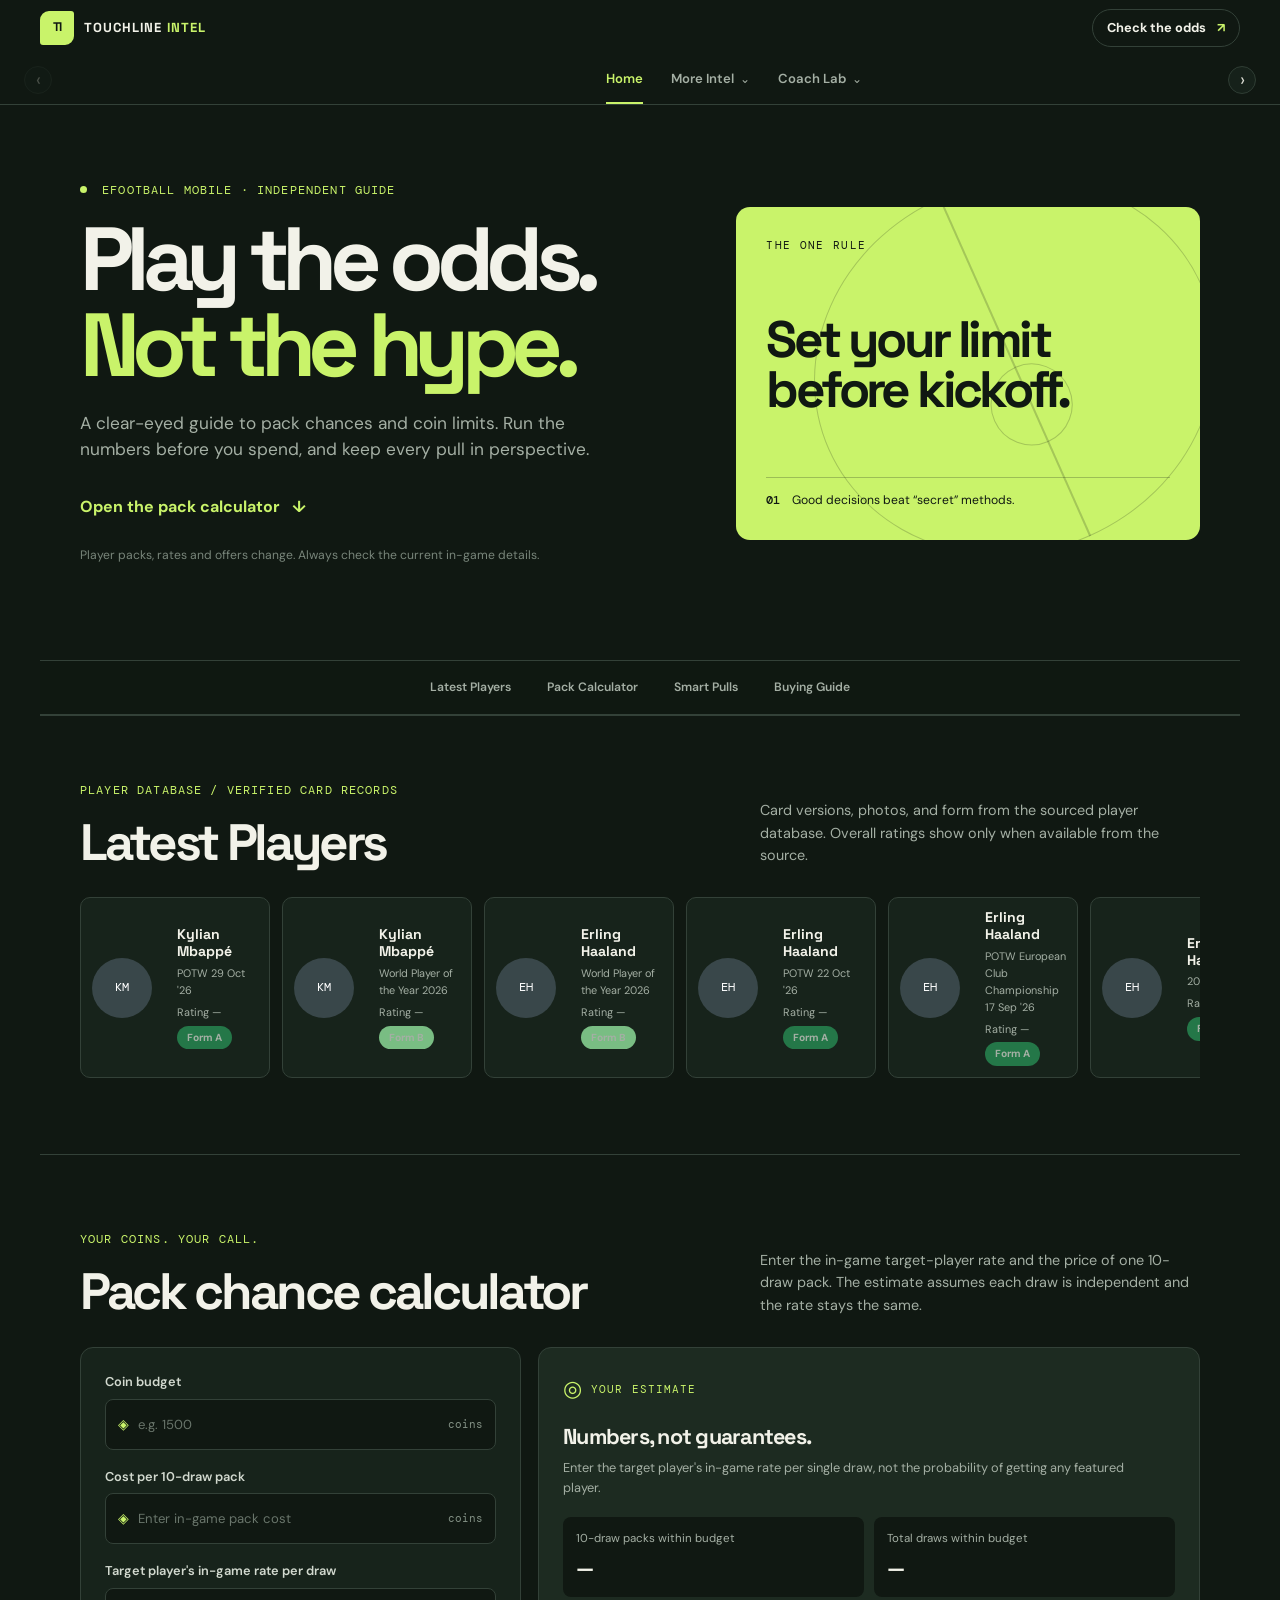
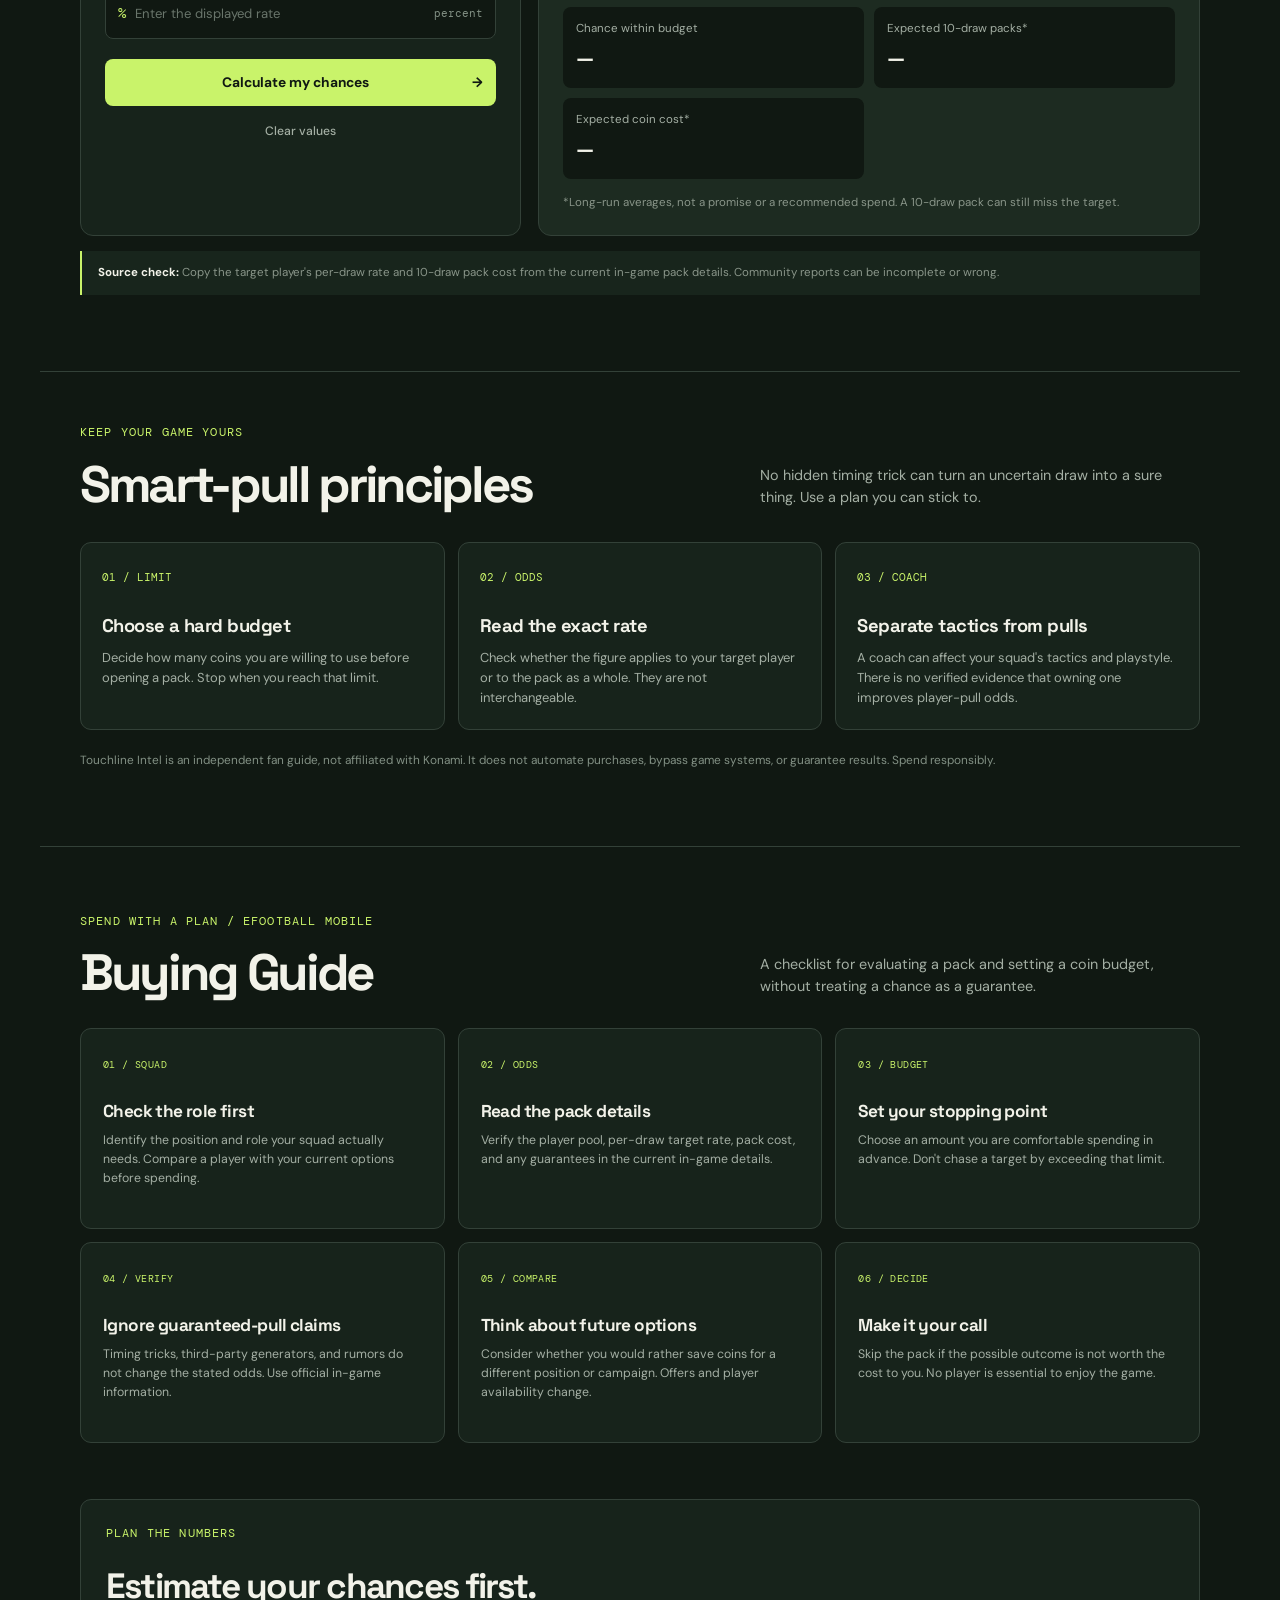
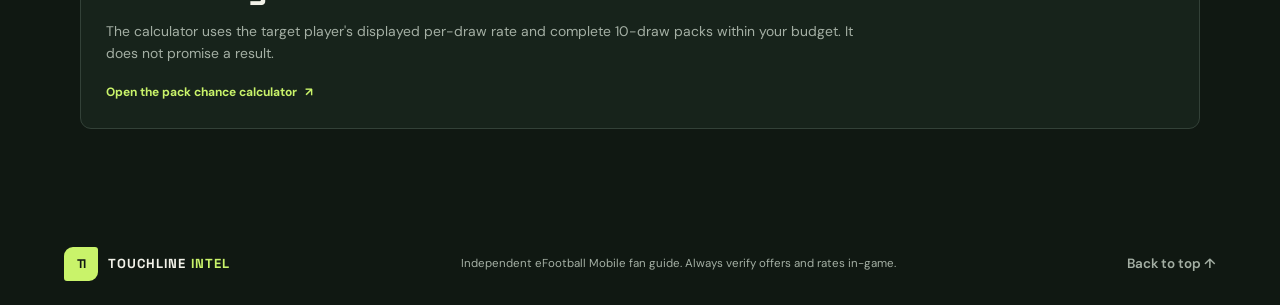
==== commit a638ca33: "Group navigation and refine responsive pitch Co-authored-by: Copilot <223556219+Copilot@users.norepl" ====
--- a/index.html
+++ b/index.html
@@ -24,22 +24,29 @@
       <button class="nav-arrow nav-arrow-left" type="button" aria-label="Scroll navigation left" data-scroll-direction="-1">‹</button>
       <nav class="site-nav" aria-label="Main navigation" tabindex="0">
         <a href="index.html#home" data-nav-id="home">Home</a>
-        <a href="index.html#latest-players" data-nav-id="latest-players">Latest Players</a>
-        <a href="index.html#calculator" data-nav-id="calculator">Pack Calculator</a>
-        <a href="index.html#principles" data-nav-id="principles">Smart Pulls</a>
-        <a href="index.html#intel" data-nav-id="intel">More Intel</a>
-        <a href="player-tracker.html" data-nav-id="player-tracker">Player Tracker</a>
-        <a href="redeem-codes.html" data-nav-id="redeem-codes">Code Notices</a>
-        <a href="coach-squad-guides.html#coach-lab" data-nav-id="coach-lab">Coach Lab</a>
-        <a href="index.html#player-styles" data-nav-id="player-styles">Player Styles &amp; Instructions</a>
-        <a href="buying-guide.html" data-nav-id="buying-guide">Buying Guide</a>
+        <div class="nav-dropdown">
+          <a href="player-tracker.html#more-intel" data-nav-id="more-intel">More Intel</a>
+          <button class="nav-dropdown-toggle" type="button" aria-label="Open More Intel menu" aria-expanded="false"><span aria-hidden="true">⌄</span></button>
+          <div class="nav-submenu">
+            <a href="player-tracker.html#player-tracker">Player Tracker</a>
+            <a href="player-tracker.html#code-notices">Code Notices</a>
+          </div>
+        </div>
+        <div class="nav-dropdown">
+          <a href="coach-squad-guides.html#coach-page-top" data-nav-id="coach-lab">Coach Lab</a>
+          <button class="nav-dropdown-toggle" type="button" aria-label="Open Coach Lab menu" aria-expanded="false"><span aria-hidden="true">⌄</span></button>
+          <div class="nav-submenu">
+            <a href="coach-squad-guides.html#coach-lab">Coach Lab</a>
+            <a href="coach-squad-guides.html#player-styles">Player Styles &amp; Instructions</a>
+          </div>
+        </div>
       </nav>
       <button class="nav-arrow nav-arrow-right" type="button" aria-label="Scroll navigation right" data-scroll-direction="1">›</button>
     </div>
   </header>
 
-  <main id="home">
-    <section class="hero">
+  <main>
+    <section class="hero" id="home">
       <div class="hero-copy">
         <p class="eyebrow"><span class="live-dot"></span> eFootball Mobile · independent guide</p>
         <h1>Play the odds.<br /><span>Not the hype.</span></h1>
@@ -55,7 +62,27 @@
       </div>
     </section>
 
-    <section class="calculator-section" id="calculator">
+    <nav class="section-nav home-section-nav" aria-label="Home sections">
+      <a href="#latest-players">Latest Players</a>
+      <a href="#calculator">Pack Calculator</a>
+      <a href="#principles">Smart Pulls</a>
+      <a href="#buying-guide">Buying Guide</a>
+    </nav>
+
+    <section class="players-section home-section" id="latest-players">
+      <div class="section-heading">
+        <div>
+          <p class="eyebrow">Player database / verified card records</p>
+          <h2>Latest Players</h2>
+        </div>
+        <p>Card versions, photos, and form from the sourced player database. Overall ratings show only when available from the source.</p>
+      </div>
+      <div class="latest-player-strip" id="latestPlayerGrid" aria-live="polite">
+        <p class="lab-loading">Loading player cards…</p>
+      </div>
+    </section>
+
+    <section class="calculator-section home-section" id="calculator">
       <div class="section-heading">
         <div>
           <p class="eyebrow">Your coins. Your call.</p>
@@ -96,7 +123,7 @@
       <p class="source-note"><strong>Source check:</strong> Copy the target player's per-draw rate and 10-draw pack cost from the current in-game pack details. Community reports can be incomplete or wrong.</p>
     </section>
 
-    <section class="principles-section" id="principles">
+    <section class="principles-section home-section" id="principles">
       <div class="section-heading">
         <div>
           <p class="eyebrow">Keep your game yours</p>
@@ -112,105 +139,27 @@
       <p class="disclaimer">Touchline Intel is an independent fan guide, not affiliated with Konami. It does not automate purchases, bypass game systems, or guarantee results. Spend responsibly.</p>
     </section>
 
-    <section class="players-section" id="latest-players">
+    <section class="buying-guide-section home-section" id="buying-guide">
       <div class="section-heading">
         <div>
-          <p class="eyebrow">Player database / verified card records</p>
-          <h2>Latest Players</h2>
+          <p class="eyebrow">Spend with a plan / eFootball Mobile</p>
+          <h2>Buying Guide</h2>
         </div>
-        <p>Only player cards with sourced, card-specific data will appear here.</p>
+        <p>A checklist for evaluating a pack and setting a coin budget, without treating a chance as a guarantee.</p>
       </div>
-      <div class="player-card-grid" id="latestPlayerGrid" aria-live="polite">
-        <p class="lab-loading">Loading player cards…</p>
+      <div class="info-grid">
+        <article class="info-card"><span class="intel-number">01 / SQUAD</span><h3>Check the role first</h3><p>Identify the position and role your squad actually needs. Compare a player with your current options before spending.</p></article>
+        <article class="info-card"><span class="intel-number">02 / ODDS</span><h3>Read the pack details</h3><p>Verify the player pool, per-draw target rate, pack cost, and any guarantees in the current in-game details.</p></article>
+        <article class="info-card"><span class="intel-number">03 / BUDGET</span><h3>Set your stopping point</h3><p>Choose an amount you are comfortable spending in advance. Don't chase a target by exceeding that limit.</p></article>
+        <article class="info-card"><span class="intel-number">04 / VERIFY</span><h3>Ignore guaranteed-pull claims</h3><p>Timing tricks, third-party generators, and rumors do not change the stated odds. Use official in-game information.</p></article>
+        <article class="info-card"><span class="intel-number">05 / COMPARE</span><h3>Think about future options</h3><p>Consider whether you would rather save coins for a different position or campaign. Offers and player availability change.</p></article>
+        <article class="info-card"><span class="intel-number">06 / DECIDE</span><h3>Make it your call</h3><p>Skip the pack if the possible outcome is not worth the cost to you. No player is essential to enjoy the game.</p></article>
       </div>
-    </section>
-
-    <section class="player-styles-section" id="player-styles">
-      <div class="section-heading">
-        <div>
-          <p class="eyebrow">In-game terminology / reference</p>
-          <h2>Player Styles &amp; Instructions</h2>
-        </div>
-        <p>Choose a coach and formation to explore the pitch and instructions. Search for verified card records below; no ratings or skills are guessed.</p>
-      </div>
-      <div class="instruction-lab" aria-labelledby="mergedLabTitle">
-        <div class="instruction-toolbar">
-          <div>
-            <p class="eyebrow">Shared coach selection</p>
-            <h3 id="mergedLabTitle">Tactical setup</h3>
-          </div>
-          <div class="merged-selectors">
-            <label for="instructionCoach">Coach
-              <select id="instructionCoach" aria-label="Select coach">
-                <option>Loading coaches…</option>
-              </select>
-            </label>
-            <label for="formationSelect">Formation
-              <select id="formationSelect" aria-label="Select formation"></select>
-            </label>
-          </div>
-        </div>
-        <p class="verification-note">Coach setups are editorial recommendations, not official coach-card data. Confirm tactics in-game.</p>
-        <div id="instructionContent" aria-live="polite" aria-busy="true">
-          <p class="lab-loading">Loading tactical setup…</p>
-        </div>
-        <aside class="slot-editor" id="slotEditor" hidden aria-live="polite"></aside>
-        <div class="copy-row">
-          <button class="copy-setup-button" id="copySetupButton" type="button" disabled>Copy Setup</button>
-          <p id="copyStatus" aria-live="polite">Select a coach to view a setup.</p>
-        </div>
-      </div>
-      <div class="player-database">
-        <div class="section-heading">
-          <div><p class="eyebrow">Shared database / card-specific</p><h3>Find a player card</h3></div>
-          <p>Skills and stats belong to individual cards. Choose a card before viewing its details.</p>
-        </div>
-        <div class="player-filters">
-          <label for="playerSearch">Player or card name<input id="playerSearch" type="search" placeholder="Search e.g. Haaland" autocomplete="off" /></label>
-          <label for="positionFilter">Position<select id="positionFilter"><option value="">All positions</option><option>CF</option><option>SS</option><option>LW</option><option>RW</option><option>AMF</option><option>CMF</option><option>DMF</option><option>LB</option><option>CB</option><option>RB</option><option>GK</option></select></label>
-          <label for="playerStyleFilter">Player style<select id="playerStyleFilter"><option value="">All styles</option></select></label>
-          <label for="ratingFilter">Rating<select id="ratingFilter"><option value="">Any rating</option><option value="85">85+</option></select></label>
-          <label for="formFilter">Form<select id="formFilter"><option value="">Any form</option><option>A</option><option>B</option><option>C</option><option>D</option><option>E</option></select></label>
-          <label for="packFilter">Pack<input id="packFilter" type="search" placeholder="Any pack" /></label>
-          <label for="cardCoachFilter">Coach<input id="cardCoachFilter" type="search" placeholder="Any coach" /></label>
-        </div>
-        <div id="playerCardResults" class="player-card-grid" aria-live="polite">
-          <p class="lab-loading">Loading verified cards…</p>
-        </div>
-        <section id="playerCardDetail" class="player-card-detail" aria-live="polite" hidden></section>
-        <p class="source-note">Card records include source links for the individual player versions. Stats and photos are attributed to <a href="https://efootballdb.com/players" rel="noopener noreferrer">eFootball DB</a>; verify current in-game details before making squad decisions.</p>
-      </div>
-      <div class="style-guide-grid" id="playerStyleGuide" aria-live="polite">
-        <p class="lab-loading">Loading player styles…</p>
-      </div>
-      <p class="instruction-exception"><strong>Goalkeepers:</strong> No instructions available for GK.</p>
-    </section>
-
-    <section class="intel-section" id="intel">
-      <div>
-        <p class="eyebrow">More matchday intel</p>
-        <h2>Plan your next<br />move.</h2>
-        <p class="intel-intro">Track official player announcements, check code notices safely, and build a squad around the way you play.</p>
-      </div>
-      <div class="intel-grid">
-        <a class="intel-card" href="player-tracker.html">
-          <span class="intel-number">01 / TRACK</span>
-          <h3>Player release tracker</h3>
-          <p>Follow confirmed announcements and learn how to separate them from rumors.</p>
-          <span class="card-link">Open tracker <span aria-hidden="true">↗</span></span>
-        </a>
-        <a class="intel-card" href="redeem-codes.html">
-          <span class="intel-number">02 / VERIFY</span>
-          <h3>Official code notices</h3>
-          <p>Check for verified notices and use only official redemption instructions.</p>
-          <span class="card-link">Check notices <span aria-hidden="true">↗</span></span>
-        </a>
-        <a class="intel-card" href="coach-squad-guides.html">
-          <span class="intel-number">03 / BUILD</span>
-          <h3>Coach &amp; squad guides</h3>
-          <p>Understand playstyles, roles, and the balance behind a reliable lineup.</p>
-          <span class="card-link">Read the guides <span aria-hidden="true">↗</span></span>
-        </a>
+      <div class="source-panel">
+        <p class="eyebrow">Plan the numbers</p>
+        <h2>Estimate your chances first.</h2>
+        <p class="panel-copy">The calculator uses the target player's displayed per-draw rate and complete 10-draw packs within your budget. It does not promise a result.</p>
+        <a class="panel-link" href="#calculator">Open the pack chance calculator <span aria-hidden="true">↗</span></a>
       </div>
     </section>
   </main>
--- a/styles.css
+++ b/styles.css
@@ -28,11 +28,20 @@
 .header-cta { background: var(--bg); border: 1px solid var(--line); border-radius: 999px; flex: 0 0 auto; font-size: .8rem; font-weight: 700; padding: 8px 14px; }
 .header-cta span { color: var(--lime); margin-left: 8px; }
 .nav-frame { height: 48px; overflow: hidden; padding: 0 24px; position: relative; }
-.site-nav { align-items: stretch; display: flex; flex-wrap: nowrap; gap: 28px; height: 48px; overflow-x: auto; overflow-y: hidden; overscroll-behavior-x: contain; padding: 0 28px; scrollbar-width: none; -ms-overflow-style: none; scroll-behavior: smooth; scroll-padding-inline: 24px; scroll-snap-type: x mandatory; white-space: nowrap; }
+.site-nav { align-items: stretch; display: flex; flex-wrap: nowrap; gap: 28px; height: 48px; min-width: 0; overflow-x: auto; overflow-y: hidden; overscroll-behavior-x: contain; padding: 0 28px; scrollbar-width: none; -ms-overflow-style: none; scroll-behavior: smooth; scroll-padding-inline: 24px; scroll-snap-type: x mandatory; white-space: nowrap; width: 100%; }
 .site-nav::-webkit-scrollbar { display: none; }
-.site-nav a { align-items: center; border-bottom: 2px solid transparent; color: var(--muted); display: inline-flex; flex: 0 0 auto; font-size: .82rem; font-weight: 600; height: 48px; scroll-snap-align: center; }
-.site-nav a:hover { color: var(--text); }
+.site-nav > a, .nav-dropdown > a { align-items: center; border-bottom: 2px solid transparent; color: var(--muted); display: inline-flex; flex: 0 0 auto; font-size: .82rem; font-weight: 600; height: 48px; scroll-snap-align: center; }
+.site-nav a:hover, .nav-dropdown-toggle:hover { color: var(--text); }
 .site-nav a[aria-current="page"] { border-bottom-color: var(--lime); color: var(--lime); }
+.nav-dropdown { align-items: center; display: inline-flex; flex: 0 0 auto; position: relative; }
+.nav-dropdown-toggle { align-items: center; background: transparent; border: 0; color: var(--muted); cursor: pointer; display: inline-flex; font-size: .72rem; height: 44px; justify-content: center; padding: 0 0 0 6px; }
+.nav-submenu { background: var(--surface); border: 1px solid var(--line); border-radius: 9px; box-shadow: 0 12px 30px rgba(0,0,0,.35); display: none; gap: 2px; left: 0; min-width: 210px; padding: 7px; position: absolute; top: calc(100% - 1px); z-index: 25; }
+.nav-submenu a { border-radius: 6px; color: var(--muted); display: block; font-size: .78rem; font-weight: 600; padding: 10px 12px; }
+.nav-submenu a:hover, .nav-submenu a:focus-visible { background: var(--surface-raised); color: var(--lime); }
+.nav-dropdown:hover .nav-submenu, .nav-dropdown:focus-within .nav-submenu, .nav-dropdown.is-open .nav-submenu { display: grid; }
+.nav-submenu.is-visible { display: grid; position: fixed; }
+.nav-dropdown-toggle:focus-visible, .site-nav a:focus-visible { outline: 2px solid var(--lime); outline-offset: -2px; }
+.nav-arrow[hidden] { display: none; }
 .nav-frame::before, .nav-frame::after { content: ''; height: 100%; opacity: 0; pointer-events: none; position: absolute; top: 0; transition: opacity .16s ease; width: 36px; z-index: 1; }
 .nav-frame::before { background: linear-gradient(90deg, var(--bg), transparent); left: 24px; }
 .nav-frame::after { background: linear-gradient(270deg, var(--bg), transparent); right: 24px; }
@@ -44,6 +53,23 @@
 .nav-arrow-right { right: 24px; }
 .back-top { color: var(--muted); font-size: .84rem; font-weight: 600; }
 .back-top:hover { color: var(--lime); }
+
+.section-nav { align-items: center; background: rgba(16,24,18,.96); border-block: 1px solid var(--line); display: flex; gap: 8px; justify-content: center; margin: 0 auto; max-width: 1200px; overflow-x: auto; padding: 9px 18px; position: sticky; scrollbar-width: none; top: 104px; white-space: nowrap; z-index: 18; }
+.section-nav::-webkit-scrollbar { display: none; }
+.section-nav a { border: 1px solid transparent; border-radius: 999px; color: var(--muted); flex: 0 0 auto; font-size: .76rem; font-weight: 600; padding: 7px 13px; }
+.section-nav a:hover, .section-nav a:focus-visible { background: var(--surface); border-color: var(--line); color: var(--lime); }
+.home-section, .intel-page-section, #player-styles { scroll-margin-top: 166px; }
+.buying-guide-section { border-top: 1px solid var(--line); margin: 0 auto; max-width: 1200px; padding: 66px 40px; }
+.latest-player-strip { display: grid; gap: 12px; grid-auto-columns: minmax(190px, 1fr); grid-auto-flow: column; overflow-x: auto; overscroll-behavior-x: contain; padding: 0 0 10px; scroll-snap-type: x mandatory; }
+.latest-player-card { background: var(--surface); border: 1px solid var(--line); border-radius: 10px; display: grid; gap: 11px; grid-template-columns: 74px minmax(0, 1fr); min-width: 0; padding: 11px; scroll-snap-align: start; }
+.latest-player-card img { aspect-ratio: 3 / 4; border-radius: 6px; height: 100px; object-fit: cover; width: 74px; }
+.latest-player-card-copy { align-content: center; display: grid; gap: 5px; min-width: 0; }
+.latest-player-card-copy strong { font-family: 'Space Grotesk', sans-serif; font-size: .88rem; line-height: 1.2; overflow-wrap: anywhere; }
+.latest-player-card-copy span { color: var(--muted); font-size: .68rem; }
+.latest-player-card-copy .form-grade { font-size: .64rem; }
+.latest-player-card button { background: transparent; border: 0; color: inherit; cursor: pointer; display: contents; text-align: left; }
+.latest-player-card .card-art-fallback { align-self: center; grid-row: 1; height: 60px; width: 60px; }
+.intel-page-section + .intel-page-section { border-top: 1px solid var(--line); }
 
 .hero { align-items: center; display: grid; gap: 7vw; grid-template-columns: 1.1fr .9fr; margin: 0 auto; max-width: 1200px; min-height: 555px; padding: 72px 40px 90px; }
 .eyebrow { color: var(--lime); font-family: var(--mono); font-size: .72rem; letter-spacing: .1em; margin: 0 0 16px; text-transform: uppercase; }
@@ -193,6 +219,7 @@
 .lab-disclaimer { color: #829084; font-size: .7rem; margin: 13px 0 0; }
 .players-section, .player-styles-section { border-top: 1px solid var(--line); margin: 0 auto; max-width: 1200px; padding: 66px 40px; }
 .player-card-grid { display: grid; gap: 10px; grid-template-columns: repeat(4, minmax(0, 1fr)); }
+.player-database .player-card-grid { grid-template-columns: repeat(auto-fill, minmax(min(100%, 240px), 1fr)); }
 .players-section .player-card-grid { grid-template-columns: repeat(6, minmax(0, 1fr)); }
 .player-card { background: var(--surface); border: 1px solid var(--line); border-radius: 9px; min-width: 0; padding: 14px; }
 .player-card .lineup-position { display: inline-block; }
@@ -239,8 +266,11 @@
   .nav-frame::after { right: 12px; }
   .nav-arrow-left { left: 12px; }
   .nav-arrow-right { right: 12px; }
-  .site-nav { gap: 24px; padding: 0 28px; }
-  .site-nav a { font-size: .76rem; }
+  .site-nav { gap: 18px; padding: 0 28px; }
+  .site-nav > a, .nav-dropdown > a { font-size: .76rem; }
+  .nav-dropdown-toggle { padding-left: 3px; }
+  .section-nav { justify-content: flex-start; top: 104px; }
+  .home-section, .intel-page-section, #player-styles { scroll-margin-top: 150px; }
   .hero { gap: 32px; grid-template-columns: 1fr; min-height: 0; padding: 58px 22px 65px; }
   .hero h1 { font-size: clamp(3.5rem, 14vw, 5.2rem); }
   .hero-card { min-height: 270px; }
@@ -270,6 +300,8 @@
   .profile-topline { align-items: start; }
   .players-section, .player-styles-section { padding: 48px 22px; }
   .players-section .player-card-grid, .coach-shortlist { grid-template-columns: repeat(2, minmax(0, 1fr)); }
+  .buying-guide-section { padding: 48px 22px; }
+  .latest-player-strip { grid-auto-columns: minmax(180px, 78vw); }
   .style-guide-grid { grid-template-columns: 1fr; }
   .style-group { padding: 14px; }
 }
@@ -282,7 +314,7 @@
   .nav-frame::after { right: 8px; }
   .nav-arrow-left { left: 8px; }
   .nav-arrow-right { right: 8px; }
-  .site-nav { gap: 20px; }
+  .site-nav { gap: 15px; }
   .coach-list { grid-template-columns: 1fr; }
   .coach-option { text-align: left; }
   .profile-facts { grid-template-columns: 1fr; }
@@ -316,16 +348,19 @@
 .instruction-profile-heading .eyebrow { font-size: .66rem; margin-bottom: 5px; }
 .instruction-profile-heading h4 { font-family: 'Space Grotesk', sans-serif; font-size: 1.5rem; letter-spacing: -.04em; margin: 0; }
 .formation-chip { background: var(--lime); border-radius: 999px; color: var(--bg); font-family: var(--mono); font-size: .73rem; font-weight: 500; padding: 7px 12px; }
-.formation-layout { align-items: start; display: grid; gap: 20px; grid-template-columns: minmax(260px, .8fr) minmax(0, 1.2fr); }
-.formation-pitch { aspect-ratio: 4 / 5; background: linear-gradient(180deg, #1d5938 0%, #17462f 100%); border: 1px solid #397254; border-radius: 10px; min-height: 520px; overflow: hidden; position: relative; }
+.formation-layout { align-items: start; display: grid; gap: 20px; grid-template-columns: minmax(0, 520px) minmax(0, 1fr); }
+.formation-layout > * { min-width: 0; }
+.formation-pitch { aspect-ratio: 16 / 10; background: linear-gradient(180deg, #1d5938 0%, #17462f 100%); border: 1px solid #397254; border-radius: 10px; margin: 0 auto; max-width: 520px; overflow: visible; padding: 16px; position: relative; width: 100%; }
 .formation-pitch-lines { border: 1px solid rgba(220,255,225,.3); inset: 5%; pointer-events: none; position: absolute; }
 .formation-pitch-lines::before { border: 1px solid rgba(220,255,225,.3); border-radius: 50%; content: ''; height: 18%; left: 50%; position: absolute; top: 50%; transform: translate(-50%,-50%); width: 28%; }
 .formation-pitch-lines::after { border-top: 1px solid rgba(220,255,225,.3); content: ''; left: 0; position: absolute; right: 0; top: 50%; }
-.formation-dot { align-items: center; background: rgba(12,28,19,.94); border: 1px solid rgba(230,255,234,.58); border-radius: 999px; color: #fff; cursor: grab; display: flex; flex-direction: column; gap: 1px; justify-content: center; min-height: 38px; min-width: 42px; padding: 4px 7px; position: absolute; transform: translate(-50%,-50%); z-index: 1; }
+.formation-dot { background: transparent; border: 0; border-radius: 50%; color: #fff; cursor: grab; height: 48px; padding: 0; position: absolute; transform: translate(-50%,-50%); width: 48px; z-index: 1; }
 .formation-dot:active { cursor: grabbing; }
-.formation-dot strong { color: #fff; font-family: var(--mono); font-size: .63rem; line-height: 1.1; }
-.formation-dot span { color: #c9f36a; font-size: .48rem; line-height: 1.1; max-width: 76px; }
-.goalkeeper-dot { background: #39474a; }
+.formation-dot-core { align-items: center; background: rgba(12,28,19,.94); border: 1px solid rgba(230,255,234,.7); border-radius: 50%; display: flex; height: 48px; justify-content: center; overflow: hidden; width: 48px; }
+.formation-dot-core > img { height: 100%; object-fit: cover; width: 100%; }
+.formation-player-name { bottom: calc(100% + 3px); color: #fff; font-size: 12px; left: 50%; line-height: 1.15; max-width: min(150px, calc(100vw - 32px)); overflow-wrap: anywhere; pointer-events: none; position: absolute; text-align: center; transform: translateX(-50%); width: max-content; }
+.formation-dot strong { background: rgba(0,0,0,.75); border-radius: 10px; color: #fff; font-size: 11px; left: 50%; line-height: 1.2; padding: 2px 6px; position: absolute; top: calc(100% + 3px); transform: translateX(-50%); white-space: nowrap; }
+.goalkeeper-dot .formation-dot-core { background: #39474a; }
 .goalkeeper-notice { color: var(--muted); font-size: .76rem; margin: 9px 0 0; }
 .player-list-panel h4 { font-family: 'Space Grotesk', sans-serif; font-size: 1.15rem; margin: 0 0 10px; }
 .slot-editor { background: var(--bg); border: 1px solid var(--line); border-radius: 9px; display: grid; gap: 12px; margin-top: 16px; padding: 16px; }
@@ -378,7 +413,9 @@
 .style-player-link, .slot-player-option { background: var(--bg); border: 1px solid var(--line); border-radius: 6px; color: var(--text); cursor: pointer; font-size: .7rem; padding: 7px 9px; text-align: left; }
 .slot-player-results { display: grid; gap: 7px; }
 .formation-face { border: 1px solid rgba(255,255,255,.55); border-radius: 50%; height: 32px; object-fit: cover; width: 32px; }
-.formation-face-fallback { align-items: center; border-radius: 50%; color: #fff; display: inline-flex; font-family: var(--mono); font-size: .5rem; height: 32px; justify-content: center; width: 32px; }
+.formation-face-fallback { align-items: center; border-radius: 50%; color: #fff; display: inline-flex; font-family: var(--mono); font-size: .5rem; height: 100%; justify-content: center; width: 100%; }
+.formation-face-fallback[hidden] { display: none; }
+.content-section > .player-styles-section { padding-inline: 0; }
 .card-art-missing { color: var(--muted); font-size: .65rem; padding: 8px; text-align: center; }
 .coach-version-label { margin: 18px 0; }
 .coach-version-images { display: grid; gap: 16px; grid-template-columns: repeat(2, minmax(0, 1fr)); margin-top: 20px; }
@@ -407,7 +444,7 @@
   .instruction-toolbar { align-items: start; flex-direction: column; }
   .instruction-toolbar select { width: 100%; }
   .merged-selectors, .merged-selectors label { width: 100%; }
-  .formation-layout { grid-template-columns: 1fr; }
+  .formation-layout { grid-template-columns: minmax(0, 1fr); }
   .formation-pitch { min-height: 0; }
   .player-filters { grid-template-columns: repeat(2, minmax(0, 1fr)); }
   .card-detail-columns { grid-template-columns: 1fr; }
@@ -425,3 +462,12 @@
   .formation-dot strong { font-size: .55rem; }
   .formation-dot span { font-size: .4rem; max-width: 60px; }
 }
+
+@media (max-width: 980px) {
+  .formation-layout { grid-template-columns: minmax(0, 1fr); }
+}
+
+@media (max-width: 760px) {
+  .formation-pitch { aspect-ratio: 3 / 4; max-width: 520px; }
+  .formation-dot, .formation-dot-core { height: 38px; width: 38px; }
+}
